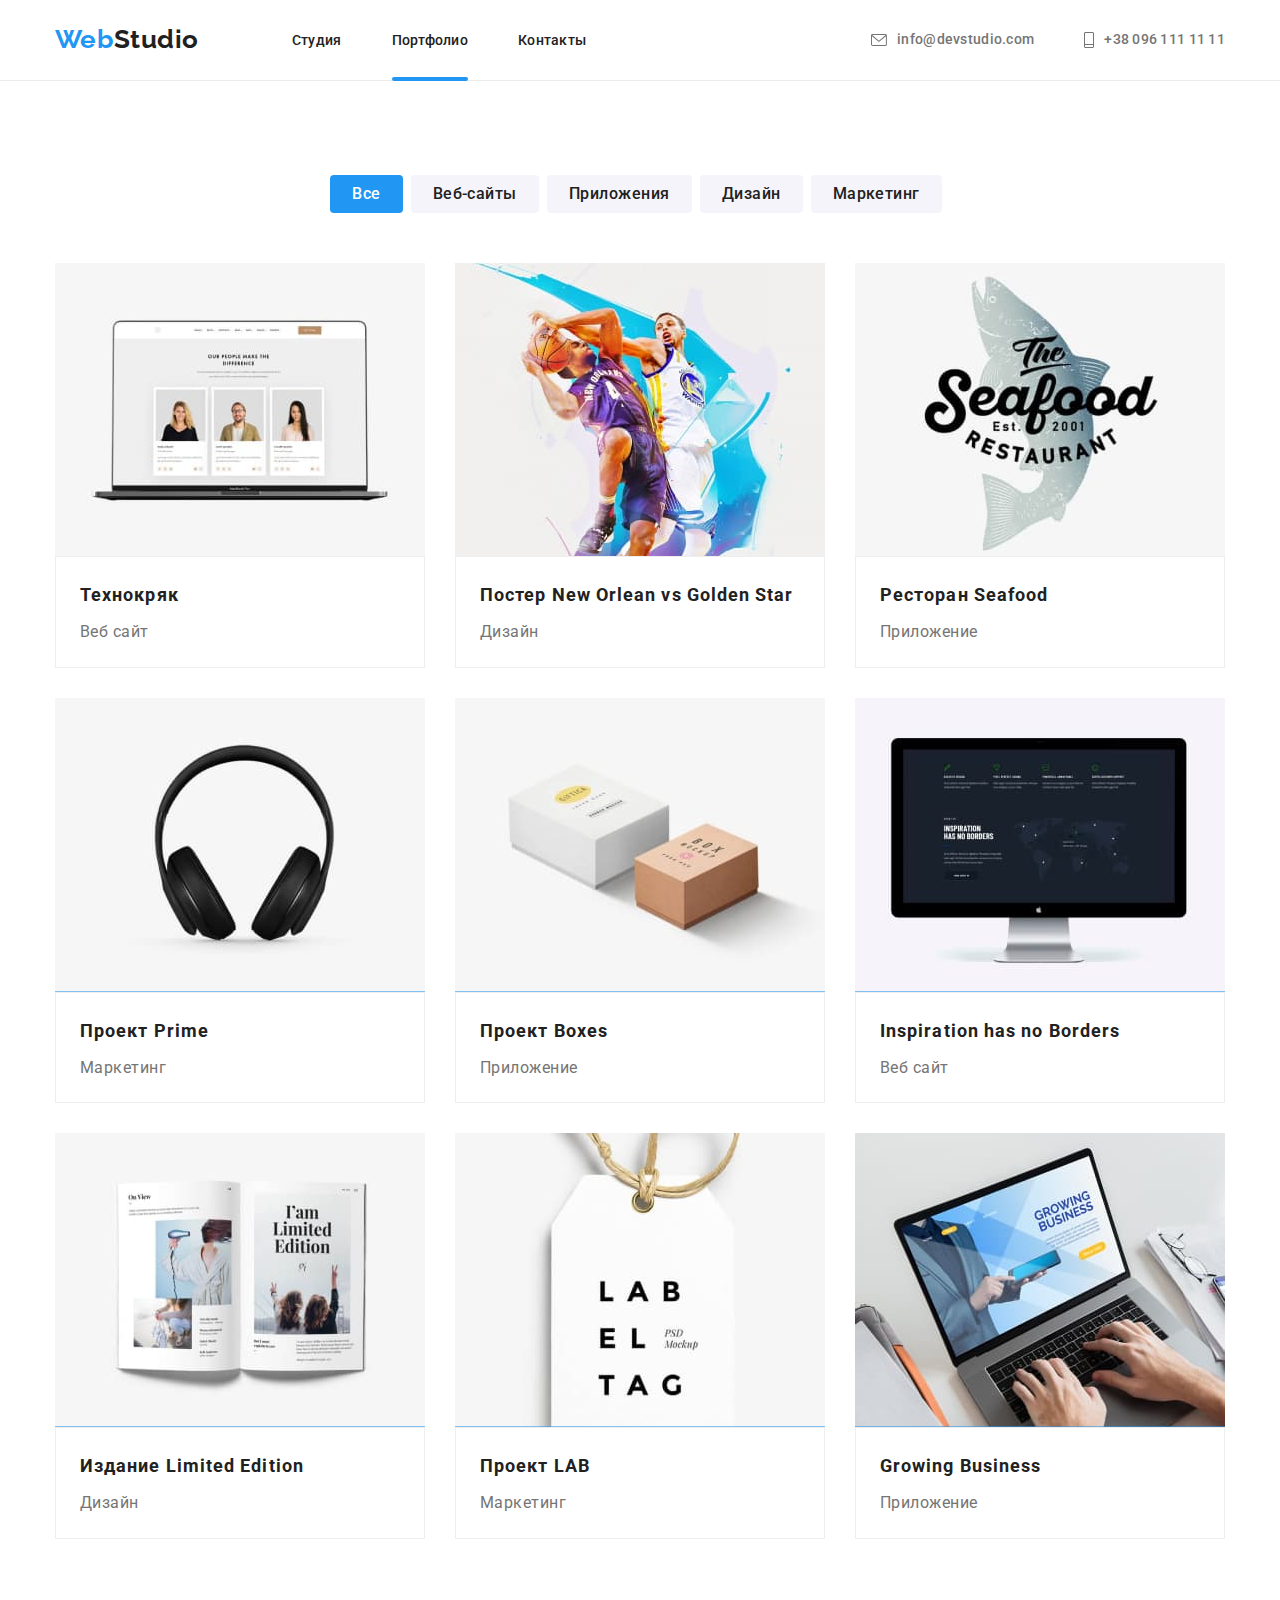
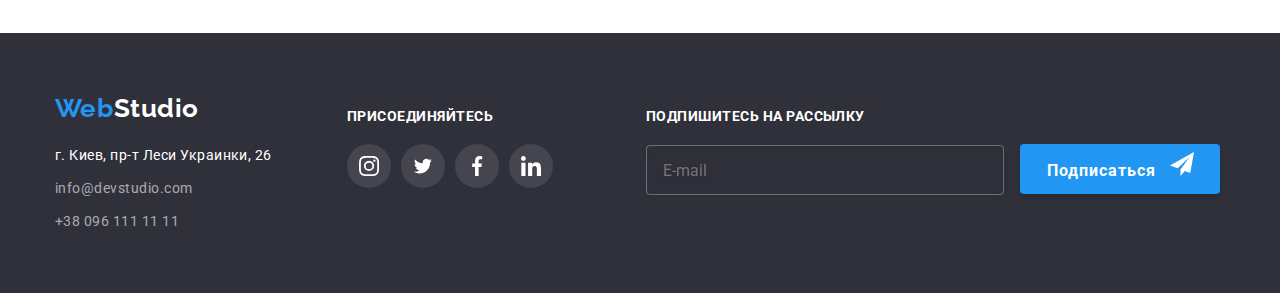
==== portfolio.html @ a1af0389 "Clone repositiory" ====
<!DOCTYPE html>
<html lang="ru">
<head>
    <meta charset="UTF-8">
    <meta http-equiv="X-UA-Compatible" content="IE=edge">
    <meta name="viewport" content="width=device-width, initial-scale=1.0">
    <link href="https://fonts.googleapis.com/css2?family=Raleway:wght@700&family=Roboto:wght@400;500;700;900&display=swap"
        rel="stylesheet">
    <link rel="stylesheet" href="https://cdnjs.cloudflare.com/ajax/libs/modern-normalize/1.1.0/modern-normalize.min.css">
    <link rel="stylesheet" href="./css/main.min.css" />
    <title>Портфолио</title>
</head>
<body>
    <!--Header-->
    <header class="header">
        <div class="header__items container">
            <nav class="navigation">
                <a href="./index.html" class="logo">
                    <span class="logo__blue-part">Web</span>
                    <span class="logo__black-part ">Studio</span>
                </a>
                <ul class="navigation__list">
                    <li class="navigation__item"><a href="./index.html" class="navigation__link">Студия</a></li>
                    <li class="navigation__item"><a href="./portfolio.html" class="navigation__link current">Портфолио</a></li>
                    <li class="navigation__item"><a href="#" class="navigation__link">Контакты</a></li>
                </ul>
            </nav>
    
            <ul class="contacts top">
                <li class="contacts__item"><a href="mailto:info@devstudio.com" class="contacts__link contacts">
    
                        <svg class="contacts__icon" width="16" height="12">
                            <use href="./images/icons.svg#icon-mail"></use>
                        </svg>
    
    
                        info@devstudio.com</a></li>
                <li class="contacts__item"><a href="tel:+380961111111" class="contacts__link contacts">
    
                        <svg class="contacts__icon" width="10" height="16">
                            <use href="./images/icons.svg#icon-phone"></use>
                        </svg>
    
                        +38 096 111 11 11</a></li>
            </ul>
        </div>
    </header>
<!--Main-->
<main>
<!--Menu-->
<section class="menu">
    <div class="container">
    <ul class="menu__list">
        <li class="menu__item"><button type="button" class="button active link">Все</button></li>
        <li class="menu__item"><button type="button" class="button link">Веб-сайты</button></li>
        <li class="menu__item"><button type="button" class="button link">Приложения</button></li>
        <li class="menu__item"><button type="button" class="button link">Дизайн</button></li>
        <li class="menu__item"><button type="button" class="button link">Маркетинг</button></li>
    </ul>
<!--Portfolio project-->

    <ul class="portfolio">
        <li class="portfolio__item">
            <a href="#" class="portfolio__link">
             <div class="portfolio__pictureBlock">
                 <img class="portfolio__picture" src="./images/web_site_technokriak.jpg" alt="Веб сайт Технокряк" width="370" height="294"/>
         <p class="portfolio__text-action">
        Ресурс предлагает комплексные предложения с разным уровнем функционала и сервисов. Все это позволит посетителю получить
        исчерпывающие сведения о компании или частном лице.
         </p>
            </div>  
            <div class="portfolio__aside">
            <h3 class="portfolio__title">Технокряк</h3>
            <p class="portfolio__subtitle">Веб сайт</p>
        </div>
        </a>
        </li>
        <li class="portfolio__item">
        <a href="#" class="portfolio__link">
            <div class="portfolio__pictureBlock">
            <img class="portfolio__picture" src="./images/design_poster.jpg" alt="Дизайн Постер" width="370" height="294" />
            <p class="portfolio__text-action">
             Ресурс предлагает комплексные предложения с разным уровнем функционала и сервисов. Все это позволит посетителю
             получить
              исчерпывающие сведения о компании или частном лице.
            </p>
            </div>
            <div class="portfolio__aside">
                <h3 class="portfolio__title">Постер New Orlean vs Golden Star</h3>
            <p class="portfolio__subtitle">Дизайн</p>
        </div>
        </a>
        </li>
        <li class="portfolio__item">
        <a href="#" class="portfolio__link">
            <div class="portfolio__pictureBlock">
            <img class="portfolio__picture" src="./images/app_restaurant.jpg" alt="Ресторан Seafood" width="370" height="294" />
            <p class="portfolio__text-action">
                Ресурс предлагает комплексные предложения с разным уровнем функционала и сервисов. Все это позволит посетителю
                получить
                исчерпывающие сведения о компании или частном лице.
            </p>
            </div>
            <div class="portfolio__aside"><h3 class="portfolio__title">Ресторан Seafood</h3>
            <p class="portfolio__subtitle">Приложение</p>
        </div>
        </a>
        </li>
        <li class="portfolio__item">
        <a href="#" class="portfolio__link">
            <div class="portfolio__pictureBlock">
            <img class="portfolio__picture" src="./images/marketing_project_prime.jpg" alt="Проект Prime" width="370" height="294" />
            <p class="portfolio__text-action">
                Ресурс предлагает комплексные предложения с разным уровнем функционала и сервисов. Все это позволит посетителю
                получить
                исчерпывающие сведения о компании или частном лице.
            </p>
            </div>
            <div class="portfolio__aside"><h3 class="portfolio__title">Проект Prime</h3>
            <p class="portfolio__subtitle">Маркетинг</p>
        </div>
        </a>
        </li>
        <li class="portfolio__item">
        <a href="#" class="portfolio__link">
            <div class="portfolio__pictureBlock">
            <img class="portfolio__picture" src="./images/app_project_boxes.jpg" alt="Проект Boxes" width="370" height="294" />
            <p class="portfolio__text-action">
                Ресурс предлагает комплексные предложения с разным уровнем функционала и сервисов. Все это позволит посетителю
                получить
                исчерпывающие сведения о компании или частном лице.
            </p>
            </div>
            <div class="portfolio__aside"><h3 class="portfolio__title">Проект Boxes</h3>
            <p class="portfolio__subtitle">Приложение</p>
        </div>
        </a>
        </li>
        <li class="portfolio__item">
        <a href="#" class="portfolio__link">
            <div class="portfolio__pictureBlock">
            <img class="portfolio__picture" src="./images/web_site_inspiration_has_no_borders.jpg" alt="Веб сайт Inspiration has not Borders" width="370" height="294" />
            <p class="portfolio__text-action">
                Ресурс предлагает комплексные предложения с разным уровнем функционала и сервисов. Все это позволит посетителю
                получить
                исчерпывающие сведения о компании или частном лице.
            </p>
            </div>
            <div class="portfolio__aside"><h3 class="portfolio__title">Inspiration has no Borders</h3>
            <p class="portfolio__subtitle">Веб сайт</p>
        </div>
        </a>
        </li>
        <li class="portfolio__item">
        <a href="#" class="portfolio__link">
            <div class="portfolio__pictureBlock">
            <img class="portfolio__picture" src="./images/design_edition_limited_edition.jpg" alt="Издание Limited Edition" width="370" height="294" />
            <p class="portfolio__text-action">
                Ресурс предлагает комплексные предложения с разным уровнем функционала и сервисов. Все это позволит посетителю
                получить
                исчерпывающие сведения о компании или частном лице.
            </p>
            </div>
            <div class="portfolio__aside"><h3 class="portfolio__title">Издание Limited Edition</h3>
            <p class="portfolio__subtitle">Дизайн</p>
        </div>
        </a>
        </li>
        <li class="portfolio__item">
          <a href="#" class="portfolio__link"> 
            <div class="portfolio__pictureBlock">
            <img class="portfolio__picture" src="./images/marketing_project_lab.jpg" alt="Проект LAB" width="370" height="294" />
            <p class="portfolio__text-action">
                Ресурс предлагает комплексные предложения с разным уровнем функционала и сервисов. Все это позволит посетителю
                получить
                исчерпывающие сведения о компании или частном лице.
            </p>
            </div>
            <div class="portfolio__aside"><h3 class="portfolio__title">Проект LAB</h3>
            <p class="portfolio__subtitle">Маркетинг</p>
        </div>
        </a>
        </li>
        <li class="portfolio__item">
        <a href="#" class="portfolio__link">
            <div class="portfolio__pictureBlock">
            <img class="portfolio__picture" src="./images/app_growing_business.jpg" alt="Приложение Growing Business" width="370" height="294" />
            <p class="portfolio__text-action">
                Ресурс предлагает комплексные предложения с разным уровнем функционала и сервисов. Все это позволит посетителю
                получить
                исчерпывающие сведения о компании или частном лице.
            </p>
            </div>
            <div class="portfolio__aside">
                <h3 class="portfolio__title">Growing Business</h3>
            <p class="portfolio__subtitle">Приложение</p>
        </div>
        </a>
        </li>
    </ul>
    </div>
</section>
</main>
<!-- Footer-->
    <footer class="footer">
        <div class="container">
            <div class="footer__container">
                <div class="footer__adress">
                    <a href="./index.html" class="logo bottom">
                        <span class="logo__blue-part">Web</span>
                        <span class="logo__white-part">Studio</span>
                    </a>
                    <div class="contacts-footer">
                        <address>
                            <ul class="contacts-footer__list">
                                <li class="contacts-footer__item"><a
                                        href="https://www.google.com/maps/place/%D0%B1%D1%83%D0%BB.+%D0%9B%D0%B5%D1%81%D0%B8+%D0%A3%D0%BA%D1%80%D0%B0%D0%B8%D0%BD%D0%BA%D0%B8,+26,+%D0%9A%D0%B8%D0%B5%D0%B2,+02000/@50.4265841,30.5361971,17z/data=!3m1!4b1!4m5!3m4!1s0x40d4cf0e033ecbe9:0x57a4dffefec77da0!8m2!3d50.4265807!4d30.5383858"
                                        target="_blank" class="contacts-footer__link map">г. Киев, пр-т Леси Украинки,
                                        26</a></li>
                                <li class="contacts-footer__item"><a href="mailto:info@devstudio.com"
                                        class="contacts-footer__link">info@devstudio.com</a>
                                </li>
                                <li class="contacts-footer__item"><a href="tel:+380961111111"
                                        class="contacts-footer__link">+38 096 111
                                        11
                                        11</a></li>
                            </ul>
                        </address>
                    </div>
                </div>
                <div class="social-media-footer">
                    <p class="social-media-footer__header">Присоединяйтесь</p>
                    <ul class="social-media-footer__list">
                        <li class="social-media-footer__item">
                            <a href="#" class="social-media-footer__link">
                                <svg class="social-media-footer__icon" width="20" height="20">
                                    <use href="./images/icons.svg#icon-instagram"></use>
                                </svg>
                            </a>
                        </li>
    
                        <li class="social-media-footer__item">
                            <a href="#" class="social-media-footer__link">
                                <svg class="social-media-footer__icon" width="20" height="16.25">
                                    <use href="./images/icons.svg#icon-twitter"></use>
                                </svg>
                            </a>
                        </li>
    
                        <li class="social-media-footer__item">
                            <a href="#" class="social-media-footer__link">
                                <svg class="social-media-footer__icon" width="20" height="20">
                                    <use href="./images/icons.svg#icon-facebook"></use>
                                </svg>
                            </a>
                        </li>
    
                        <li class="social-media-footer__item">
                            <a href="#" class="social-media-footer__link">
                                <svg class="social-media-footer__icon" width="20" height="20">
                                    <use href="./images/icons.svg#icon-linkedin"></use>
                                </svg>
                            </a>
                        </li>
    
                    </ul>
                </div>
                <div class="subscription">
                    <p class="subscription__title">Подпишитеcь на рассылку</p>
                    <form class="subscription__field">
                        <input class="subscription__input" type="email" name="email" placeholder="E-mail" />
                        <button class="subscription__button" type="submit">Подписаться
                            <svg class="subscription__icon" width="24" height="24">
                                <use href="./images/symbol-defs-form.svg#icon-mailing-list">
                                </use>
                            </svg>
                        </button>
                    </form>
                </div>
            </div>
    </footer>
</body>
</html>
---- css/main.min.css ----
:root{--button-and-h1-color: #FFFFFF;--main-text-color: #757575;--small-text-color: #212121;--background-button-hover: #2196F3;--background-header-footer-color: #2F303A;--background-our-team-color: #F5F4FA;--background-svg-color: #AFB1B8}.button-close{display:-webkit-box;display:-ms-flexbox;display:flex;margin-left:auto;padding:0;border:none;font:inherit;color:inherit;background-color:rgba(0,0,0,0);cursor:pointer;position:absolute;right:8px;top:8px}.button-close__icon{fill:#000;border:1px solid rgba(0,0,0,.1);border-radius:50%}.button-close:hover .button-close__icon{fill:#2196f3}.button{font-family:Roboto,sans-serif;background-color:var(--background-button-hover);font-size:16px;line-height:1.87;font-weight:700;color:var(--button-and-h1-color);cursor:pointer;text-align:center;letter-spacing:.06em;border-radius:4px;-webkit-box-shadow:0px 4px 4px rgba(0,0,0,.15);box-shadow:0px 4px 4px rgba(0,0,0,.15);padding:10px 32px;border-width:0}.menu .button.active{background-color:var(--background-button-hover);color:var(--button-and-h1-color)}.menu .button{background-color:var(--background-our-team-color);color:var(--small-text-color);font-style:normal;font-weight:500;text-align:center;line-height:1.62;letter-spacing:.03em;padding:6px 22px;-webkit-box-shadow:none;box-shadow:none;-webkit-transition-property:background-color,color,-webkit-box-shadow;transition-property:background-color,color,-webkit-box-shadow;transition-property:background-color,color,box-shadow;transition-property:background-color,color,box-shadow,-webkit-box-shadow;-webkit-transition-duration:250ms;transition-duration:250ms;-webkit-transition-timing-function:cubic-bezier(0.4, 0, 0.2, 1);transition-timing-function:cubic-bezier(0.4, 0, 0.2, 1)}.menu .button:hover,.menu .button:active,.menu .button:focus{background-color:var(--background-button-hover);color:var(--button-and-h1-color);-webkit-box-shadow:0px 4px 4px rgba(0,0,0,.15);box-shadow:0px 4px 4px rgba(0,0,0,.15)}.policy+.button{margin-top:50px;padding-left:50px;padding-right:55px}.form-mailing-list button{width:200px;height:50px;margin-left:12px;padding-left:0px}.social-media{display:-webkit-box;display:-ms-flexbox;display:flex;text-align:center;padding-top:16px;list-style-type:none}.social-media__item{width:44px;height:44px}.social-media__item:nth-child(1){margin-left:32px;margin-right:10px}.social-media__item:nth-child(2){margin-right:10px}.social-media__item:nth-child(3){margin-right:10px}.social-media__item:nth-child(4){margin-right:32px}.social-media__link{display:-webkit-box;display:-ms-flexbox;display:flex;width:44px;height:44px;-webkit-box-align:center;-ms-flex-align:center;align-items:center;-webkit-box-pack:center;-ms-flex-pack:center;justify-content:center;color:var(--background-svg-color)}.social-media__link:hover,.social-media__link:focus{background-color:var(--background-button-hover);color:var(--button-and-h1-color);border-radius:50%;cursor:pointer;-webkit-transition-property:background-color,color;transition-property:background-color,color;-webkit-transition-duration:250ms;transition-duration:250ms;-webkit-transition-timing-function:cubic-bezier(0.4, 0, 0.2, 1);transition-timing-function:cubic-bezier(0.4, 0, 0.2, 1)}.social-media__icon{fill:currentColor}.social-media-footer{margin-top:15px}.social-media-footer__header{color:var(--button-and-h1-color);text-transform:uppercase;font-weight:700;font-size:14px;margin-bottom:20px}.social-media-footer__list{list-style-type:none;display:-webkit-box;display:-ms-flexbox;display:flex}.social-media-footer__item{margin-left:0px;margin-right:10px;background:rgba(255,255,255,.1);border-radius:50%;color:var(--button-and-h1-color)}.social-media-footer__item:last-child{margin-right:0px}.social-media-footer__link{display:-webkit-box;display:-ms-flexbox;display:flex;width:44px;height:44px;-webkit-box-align:center;-ms-flex-align:center;align-items:center;-webkit-box-pack:center;-ms-flex-pack:center;justify-content:center;color:var(--button-and-h1-color)}.social-media-footer__link:hover,.social-media-footer__link:focus{background-color:var(--background-button-hover);color:var(--button-and-h1-color);border-radius:50%;cursor:pointer;-webkit-transition-property:background-color,color;transition-property:background-color,color;-webkit-transition-duration:250ms;transition-duration:250ms;-webkit-transition-timing-function:cubic-bezier(0.4, 0, 0.2, 1);transition-timing-function:cubic-bezier(0.4, 0, 0.2, 1)}.social-media-footer__icon{fill:currentColor}.subscription{margin-top:15px;margin-left:93px}.subscription__title{color:var(--button-and-h1-color);text-transform:uppercase;font-weight:700;font-size:14px;margin-bottom:20px}.subscription__input{width:358px;height:50px;padding-left:16px;padding-top:15px;padding-bottom:15px;font-size:16px;color:#fff;background-color:rgba(0,0,0,0);border:1px solid rgba(255,255,255,.3);border-radius:4px;-webkit-filter:drop-shadow(0px 4px 4px rgba(0, 0, 0, 0.15));filter:drop-shadow(0px 4px 4px rgba(0, 0, 0, 0.15))}.subscription__input:hover,.subscription__input:focus{outline:rgba(0,0,0,0)}.subscription__button{width:200px;height:50px;margin-left:12px;font-family:Roboto,sans-serif;background-color:var(--background-button-hover);font-size:16px;line-height:1.87;font-weight:700;color:var(--button-and-h1-color);cursor:pointer;text-align:center;letter-spacing:.06em;border-radius:4px;-webkit-box-shadow:0px 4px 4px rgba(0,0,0,.15);box-shadow:0px 4px 4px rgba(0,0,0,.15);border-width:0}.subscription__icon{margin-left:9px;-webkit-box-align:center;-ms-flex-align:center;align-items:center;-webkit-box-pack:center;-ms-flex-pack:center;justify-content:center}.modal{position:absolute;width:528px;height:581px;top:50%;left:50%;-webkit-transform:translate(-50%, -50%) scale(1);transform:translate(-50%, -50%) scale(1);background-color:#fff;-webkit-box-shadow:0px 1px 3px rgba(0,0,0,.12),0px 1px 1px rgba(0,0,0,.14),0px 2px 1px rgba(0,0,0,.2);box-shadow:0px 1px 3px rgba(0,0,0,.12),0px 1px 1px rgba(0,0,0,.14),0px 2px 1px rgba(0,0,0,.2);border-radius:4px;padding-top:40px;padding-right:40px;padding-left:40px}.modal__form{display:inline-block}.modal__header{color:#212121;font-weight:700;font-size:20px;line-height:1.15;margin-bottom:2px}.modal__label{text-align:left;display:-webkit-box;display:-ms-flexbox;display:flex;-webkit-box-orient:vertical;-webkit-box-direction:normal;-ms-flex-direction:column;flex-direction:column;color:#757575;font-weight:400;font-size:12px;line-height:1.16;margin-bottom:4px;margin-top:10px}.modal__field{position:relative}.modal__entry{border:1px solid rgba(33,33,33,.2);border-radius:4px;font-size:16px;padding:6px 6px 6px 42px;font-size:16px;width:100%;height:40px}.modal__entry:hover+.modal__entry__icon,.modal__entry:focus+.modal__entry__icon{fill:#2196f3;-webkit-transition:250ms cubic-bezier(0.4, 0, 0.2, 1);transition:250ms cubic-bezier(0.4, 0, 0.2, 1)}.modal__entry:focus,.modal__entry:hover{border:1px solid #2196f3;outline:rgba(0,0,0,0);-webkit-transition:250ms cubic-bezier(0.4, 0, 0.2, 1);transition:250ms cubic-bezier(0.4, 0, 0.2, 1)}.modal__icon{position:absolute;left:15px;top:50%;-webkit-transform:translateY(-50%);transform:translateY(-50%)}.modal__field-comment{padding:12px 16px;border:1px solid rgba(33,33,33,.2);border-radius:4px;margin-bottom:20px;height:120px;width:448px;resize:none}.modal__field-comment:focus,.modal__field-comment:hover{border:1px solid #2196f3;outline:rgba(0,0,0,0);-webkit-transition:250ms cubic-bezier(0.4, 0, 0.2, 1);transition:250ms cubic-bezier(0.4, 0, 0.2, 1)}.modal__field-comment::-webkit-input-placeholder{font-weight:400;font-size:12px;line-height:1.16;color:rgba(117,117,117,.5)}.modal__field-comment::-moz-placeholder{font-weight:400;font-size:12px;line-height:1.16;color:rgba(117,117,117,.5)}.modal__field-comment:-ms-input-placeholder{font-weight:400;font-size:12px;line-height:1.16;color:rgba(117,117,117,.5)}.modal__field-comment::-ms-input-placeholder{font-weight:400;font-size:12px;line-height:1.16;color:rgba(117,117,117,.5)}.modal__field-comment::placeholder{font-weight:400;font-size:12px;line-height:1.16;color:rgba(117,117,117,.5)}.banner{position:relative;background-image:-webkit-gradient(linear, left top, right top, from(rgba(47, 48, 58, 0.4)), to(rgba(47, 48, 58, 0.4))),url("../images/banner_background.jpg");background-image:linear-gradient(to right, rgba(47, 48, 58, 0.4), rgba(47, 48, 58, 0.4)),url("../images/banner_background.jpg");background-color:var(--background-header-footer-color);background-repeat:no-repeat;background-position:center;background-size:cover;padding-top:200px;padding-bottom:200px;text-align:center;max-width:1600px;max-height:600px;margin-left:auto;margin-right:auto}.banner__title{color:var(--button-and-h1-color);text-transform:uppercase;font-size:44px;line-height:1.36;font-style:normal;font-weight:900;letter-spacing:.06em;max-width:696px;margin:0 auto 45px auto}.backdrop{position:fixed;display:-webkit-box;display:-ms-flexbox;display:flex;margin:0 auto;width:100%;height:100%;z-index:1;left:50%;top:0px;-webkit-transform:translateX(-50%);transform:translateX(-50%);background:rgba(0,0,0,.2);background-image:-webkit-gradient(linear, left top, right top, from(rgba(0, 0, 0, 0.2)), to(rgba(0, 0, 0, 0.2)));background-image:linear-gradient(to right, rgba(0, 0, 0, 0.2), rgba(0, 0, 0, 0.2));-webkit-transition:opacity,isibility,1000ms cubic-bezier(0.4, 0, 0.2, 1);transition:opacity,isibility,1000ms cubic-bezier(0.4, 0, 0.2, 1)}.backdrop.is-hidden{opacity:0;pointer-events:none;visibility:hidden}.policy{display:-webkit-box;display:-ms-flexbox;display:flex;position:absolute;color:#757575;font-weight:400;font-size:14px;line-height:1.71;text-align:center;-webkit-box-align:center;-ms-flex-align:center;align-items:center;margin-left:12px}.policy__link{color:#2196f3;font-weight:400;font-size:14px;line-height:1.71}.policy__text{margin-left:8px;font-weight:400;font-size:14px;line-height:24px}.policy__iconBorder{-webkit-box-pack:center;-ms-flex-pack:center;justify-content:center;text-align:center}.policy__BoxBorder{display:-webkit-box;display:-ms-flexbox;display:flex;position:absolute;left:0px;margin:0px;padding:0px}.policy__iconCheck{opacity:0}.policy__input{-webkit-appearance:none;-moz-appearance:none;appearance:none;position:absolute}.policy__input:checked+.policy__iconCheck{fill:#fff;background-color:#2196f3;opacity:1;-webkit-transition:250ms cubic-bezier(0.4, 0, 0.2, 1);transition:250ms cubic-bezier(0.4, 0, 0.2, 1)}.policy__input:checked~.policy__BoxBorder{opacity:0}body{background-color:var(--main-white-color);font-family:Roboto,sans-serif;font-style:normal;letter-spacing:.03em}h1,h2,h3,h4,h5,h6,ul,li,p{margin:0;padding:0}.container{width:1200px;padding-left:15px;padding-right:15px;margin:0 auto}.header{border-bottom:1px solid #ececec}.header__items{display:-webkit-box;display:-ms-flexbox;display:flex}.current{color:var(--background-button-hover)}.current:after{position:absolute;top:46px;left:0;content:"";display:block;width:100%;height:4px;background:#2196f3;border-radius:2px}.footer{background-color:var(--background-header-footer-color);padding-top:60px;padding-bottom:60px}.footer__container{display:-webkit-box;display:-ms-flexbox;display:flex}.footer__adress{margin-right:75px}.advantages{padding-top:94px;padding-bottom:94px}.advantages__list{display:-webkit-box;display:-ms-flexbox;display:flex}.advantages__item{display:inline-block;margin-bottom:30px}.advantages__item:nth-child(-n+3){margin-right:30px}.advantages__pictureBlock{background-color:var(--background-our-team-color);width:270px;height:120px;border-radius:4px;margin-bottom:30px;display:-webkit-box;display:-ms-flexbox;display:flex;-webkit-box-align:center;-ms-flex-align:center;align-items:center;-webkit-box-pack:center;-ms-flex-pack:center;justify-content:center}.advantages__icon{width:65.32px;height:70px;fill:currentColor}.advantages__title{color:var(--small-text-color);text-transform:uppercase;font-weight:700;font-size:14px;line-height:1.14;margin-bottom:10px}.advantages__text{font-size:14px;color:var(--main-text-color);line-height:1.71}.our-team{background-color:var(--background-our-team-color);padding-top:94px;padding-bottom:94px}.our-team__title{font-size:36px;line-height:1.17;text-align:center;text-transform:none;font-weight:700;margin-top:0;margin-bottom:50px}.our-team__list{background-color:var(--background-our-team-color);display:-webkit-box;display:-ms-flexbox;display:flex;list-style:none}.our-team__item:nth-child(-n+3){margin-right:30px}.our-team__name{text-transform:none;font-size:16px;line-height:1.19;font-weight:500;text-align:center;margin-bottom:10px}.our-team__position{font-size:16px;line-height:1.16;color:var(--main-text-color);text-align:center}.our-team__section{background-color:var(--button-and-h1-color);-webkit-box-shadow:0px 1px 3px rgba(0,0,0,.12),0px 1px 1px rgba(0,0,0,.14),0px 2px 1px rgba(0,0,0,.2);box-shadow:0px 1px 3px rgba(0,0,0,.12),0px 1px 1px rgba(0,0,0,.14),0px 2px 1px rgba(0,0,0,.2);border-radius:0px 0px 4px 4px;padding-top:30px;padding-bottom:30px}.services{padding-bottom:94px}.services__title{font-size:36px;line-height:1.17;text-align:center;text-transform:none;font-weight:700;margin-top:0;margin-bottom:50px}.services__list{display:-webkit-box;display:-ms-flexbox;display:flex;list-style:none}.services__item{position:relative;width:370px;height:294px}.services__item:nth-child(-n+2){margin-right:30px}.services__description{bottom:0px;position:absolute;width:100%;height:70px;display:-webkit-box;display:-ms-flexbox;display:flex;-webkit-box-align:center;-ms-flex-align:center;align-items:center;-webkit-box-pack:center;-ms-flex-pack:center;justify-content:center;background-image:-webkit-gradient(linear, left top, right top, from(rgba(47, 48, 58, 0.8)), to(rgba(47, 48, 58, 0.8)));background-image:linear-gradient(to right, rgba(47, 48, 58, 0.8), rgba(47, 48, 58, 0.8))}.services__text{color:#fff;line-height:1.14;text-transform:uppercase;font-size:14px;font-weight:700}.portfolio{display:-webkit-box;display:-ms-flexbox;display:flex;-ms-flex-wrap:wrap;flex-wrap:wrap;margin-top:50px;list-style:none}.portfolio__item{width:370px;margin-right:30px;margin-bottom:30px;position:relative}.portfolio__item:nth-child(3n){margin-right:0}.portfolio__item:nth-last-child(-n+3){margin-bottom:0px}.portfolio__link{text-decoration:none;display:block}.portfolio__link:hover,.portfolio__link:focus{-webkit-box-shadow:0px 1px 1px rgba(0,0,0,.12),0px 4px 4px rgba(0,0,0,.06),1px 4px 6px rgba(0,0,0,.16);box-shadow:0px 1px 1px rgba(0,0,0,.12),0px 4px 4px rgba(0,0,0,.06),1px 4px 6px rgba(0,0,0,.16)}.portfolio__pictureBlock{position:relative;overflow:hidden}.portfolio__picture{margin-bottom:-5px}.portfolio__text-action{position:absolute;top:0;left:0;width:100%;height:100%;padding:63px 24px;-webkit-transform:translateY(100%);transform:translateY(100%);-webkit-transition:-webkit-transform 250ms cubic-bezier(0.4, 0, 0.2, 1);transition:-webkit-transform 250ms cubic-bezier(0.4, 0, 0.2, 1);transition:transform 250ms cubic-bezier(0.4, 0, 0.2, 1);transition:transform 250ms cubic-bezier(0.4, 0, 0.2, 1), -webkit-transform 250ms cubic-bezier(0.4, 0, 0.2, 1);color:#fff;background-color:#2196f3;line-height:1.55;font-size:18px;font-weight:400;opacity:.9}.portfolio__aside{border:1px solid #eee;padding:20px 24px}.portfolio__title{text-transform:none;font-weight:700;font-size:18px;line-height:2;letter-spacing:.06em;color:var(--small-text-color);margin-bottom:4px}.portfolio__subtitle{text-transform:none;font-size:16px;line-height:1.87;color:var(--main-text-color)}.portfolio__link:hover .portfolio__text-action,.portfolio__link:focus .portfolio__text-action{background-color:#2196f3;opacity:.9;color:#fff;line-height:1.55;font-size:18px;font-weight:400;-webkit-transform:translateY(0);transform:translateY(0)}.regular-customers{padding-top:94px;padding-bottom:94px}.regular-customers__title{font-size:36px;line-height:1.17;text-align:center;text-transform:none;font-weight:700;margin-top:0;margin-bottom:50px}.regular-customers__list{display:-webkit-box;display:-ms-flexbox;display:flex;list-style:none}.regular-customers__items{list-style-type:none;margin-right:30px;border-radius:4px}.regular-customers__items:last-child{margin-right:0px}.regular-customers__link{display:-webkit-box;display:-ms-flexbox;display:flex;width:170px;height:92px;-webkit-box-pack:center;-ms-flex-pack:center;justify-content:center;-webkit-box-align:center;-ms-flex-align:center;align-items:center;border:1px solid var(--background-svg-color);border-radius:4px;color:var(--background-svg-color);-webkit-transition-property:color,border;transition-property:color,border;-webkit-transition-duration:250ms;transition-duration:250ms;-webkit-transition-timing-function:cubic-bezier(0.4, 0, 0.2, 1);transition-timing-function:cubic-bezier(0.4, 0, 0.2, 1)}.regular-customers__link:hover,.regular-customers__link:focus{border:1px solid var(--background-button-hover);color:var(--background-button-hover);cursor:pointer}.regular-customers__icon{fill:currentColor}.menu{padding-top:94px;padding-bottom:94px}.menu__list{display:-webkit-box;display:-ms-flexbox;display:flex;-webkit-box-pack:center;-ms-flex-pack:center;justify-content:center;list-style:none}.menu__item:not(last-child){margin-right:8px}.contacts{display:-webkit-box;display:-ms-flexbox;display:flex;-webkit-box-align:center;-ms-flex-align:center;align-items:center;margin-left:auto;list-style:none}.contacts__link{font-size:14px;line-height:1.14;letter-spacing:.02em;font-weight:500;font-style:normal;color:var(--main-text-color);display:-webkit-box;display:-ms-flexbox;display:flex;justify-items:center;text-align:center;text-decoration:none;-webkit-transition-property:color;transition-property:color;-webkit-transition-duration:250ms;transition-duration:250ms;-webkit-transition-timing-function:cubic-bezier(0.4, 0, 0.2, 1);transition-timing-function:cubic-bezier(0.4, 0, 0.2, 1)}.contacts__link:hover,.contacts__link:focus{color:var(--background-button-hover)}.contacts__icon{fill:currentColor;margin-right:10px}.contacts.bottom{display:block}.contacts__item:first-child{margin-right:50px}.contacts-footer{display:-webkit-box;display:-ms-flexbox;display:flex;margin-top:20px}.contacts-footer__list{list-style:none}.contacts-footer__item:not(:first-child){margin-top:9px}.contacts-footer__link{text-decoration:none;font-size:14px;line-height:1.71;font-style:normal;color:rgba(255,255,255,.6)}.contacts-footer__link:hover,.contacts-footer__link:focus{color:var(--background-button-hover)}.contacts-footer__link.map{color:var(--button-and-h1-color);font-style:normal;font-size:14px;line-height:1.71;-webkit-transition-property:color;transition-property:color;-webkit-transition-duration:250ms;transition-duration:250ms;-webkit-transition-timing-function:cubic-bezier(0.4, 0, 0.2, 1);transition-timing-function:cubic-bezier(0.4, 0, 0.2, 1)}.contacts-footer__link.map:hover,.contacts-footer__link.map:focus{color:var(--background-button-hover)}.navigation{display:-webkit-box;display:-ms-flexbox;display:flex}.navigation__list{display:-webkit-box;display:-ms-flexbox;display:flex;list-style:none}.navigation__link{text-decoration:none;color:var(--small-text-color);font-weight:500;letter-spacing:.02em;font-size:14px;line-height:1.14;-webkit-transition-property:color;transition-property:color;-webkit-transition-duration:250ms;transition-duration:250ms;-webkit-transition-timing-function:cubic-bezier(0.4, 0, 0.2, 1);transition-timing-function:cubic-bezier(0.4, 0, 0.2, 1)}.navigation__link:hover,.navigation__link:active,.navigation__link:focus{color:var(--background-button-hover)}.navigation__item{margin:auto 50px auto 0;position:relative}.logo{text-decoration:none;font-family:Raleway,sans-serif;font-weight:700;line-height:1.19;font-size:26px;margin:24px 93px 25px 0px}.logo__blue-part{color:var(--background-button-hover);margin-right:-6px}.logo__black-part{color:var(--small-text-color)}.logo__white-part{color:var(--button-and-h1-color)}.logo.bottom{margin-right:0px}/*# sourceMappingURL=main.min.css.map */
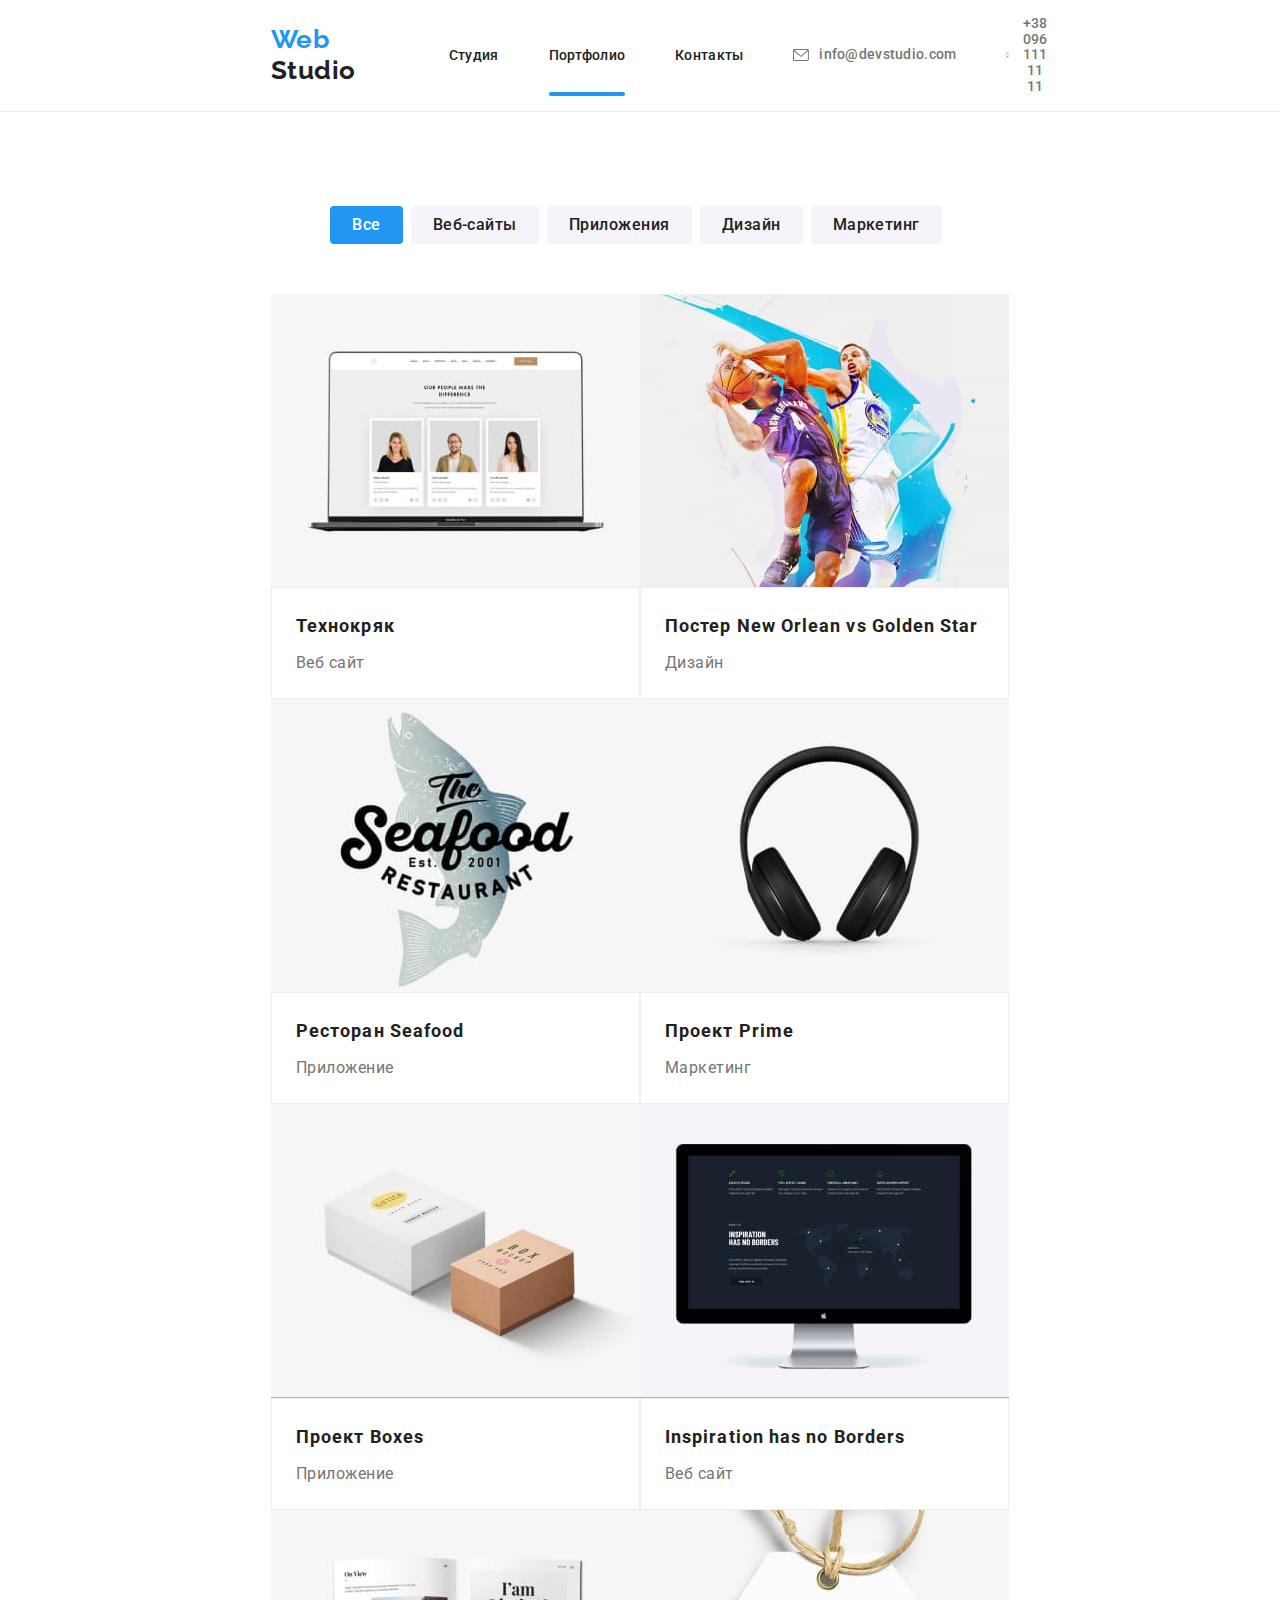
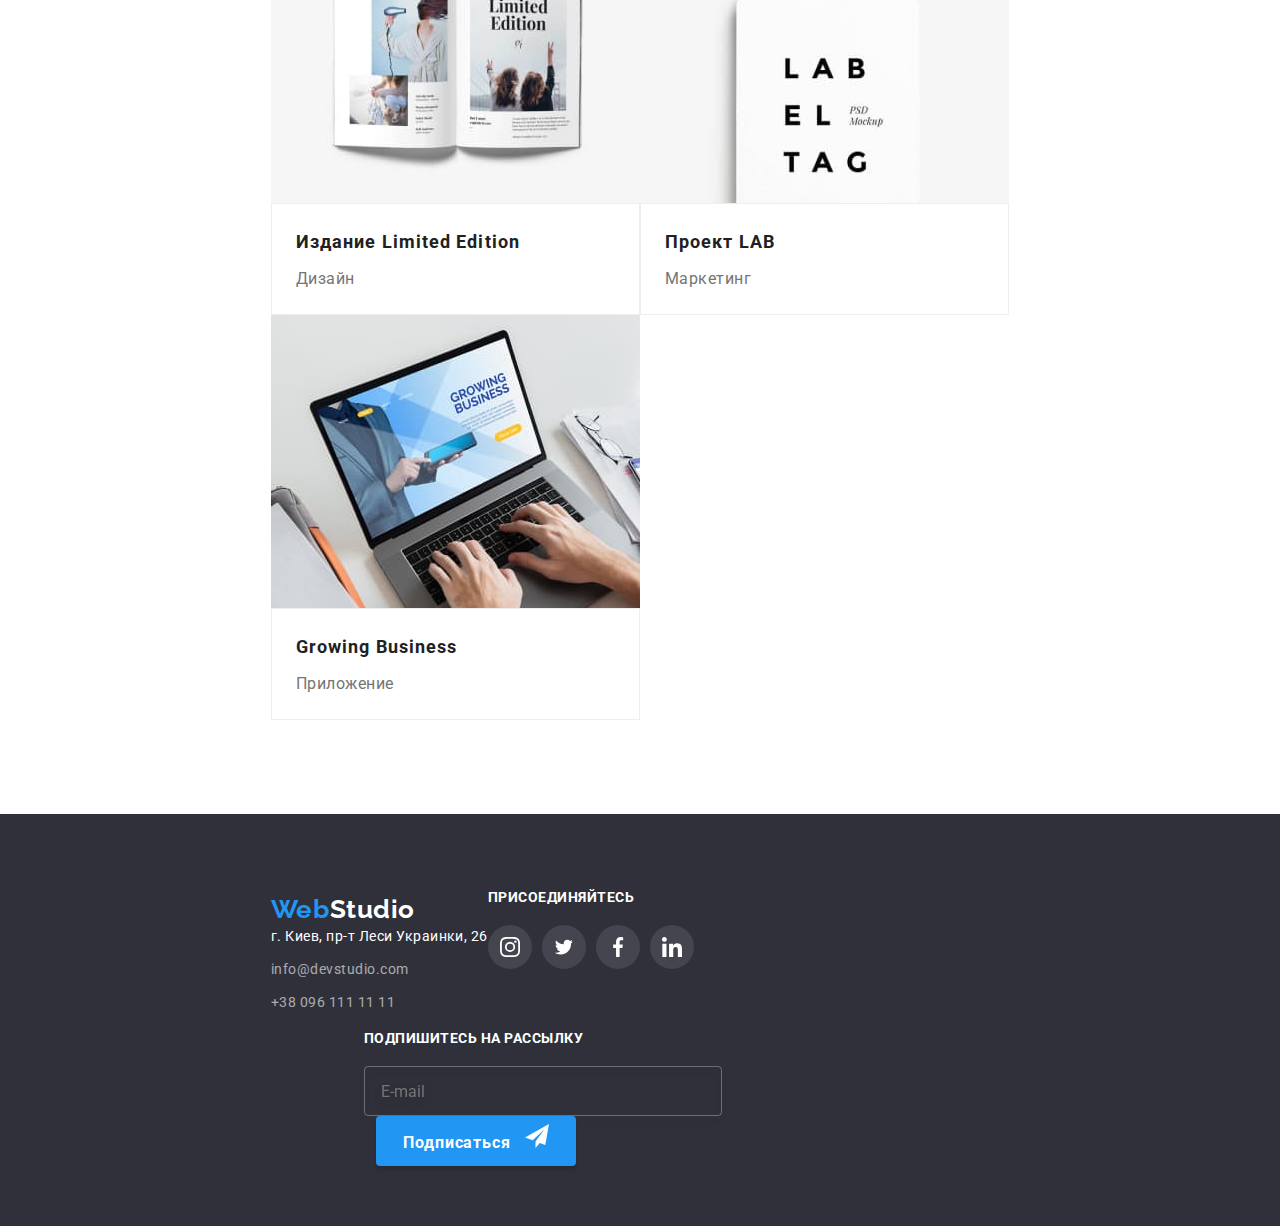
==== commit 1e2737d1: "test" ====
--- a/portfolio.html
+++ b/portfolio.html
@@ -202,32 +202,32 @@
 </section>
 </main>
 <!-- Footer-->
-    <footer class="footer">
-        <div class="container">
-            <div class="footer__container">
-                <div class="footer__adress">
+<footer class="footer">
+    <div class="container">
+        <div class="footer__container">
+            <div class="footer__adress">
+                <div class="contacts-footer">
                     <a href="./index.html" class="logo bottom">
                         <span class="logo__blue-part">Web</span>
                         <span class="logo__white-part">Studio</span>
                     </a>
-                    <div class="contacts-footer">
-                        <address>
-                            <ul class="contacts-footer__list">
-                                <li class="contacts-footer__item"><a
-                                        href="https://www.google.com/maps/place/%D0%B1%D1%83%D0%BB.+%D0%9B%D0%B5%D1%81%D0%B8+%D0%A3%D0%BA%D1%80%D0%B0%D0%B8%D0%BD%D0%BA%D0%B8,+26,+%D0%9A%D0%B8%D0%B5%D0%B2,+02000/@50.4265841,30.5361971,17z/data=!3m1!4b1!4m5!3m4!1s0x40d4cf0e033ecbe9:0x57a4dffefec77da0!8m2!3d50.4265807!4d30.5383858"
-                                        target="_blank" class="contacts-footer__link map">г. Киев, пр-т Леси Украинки,
-                                        26</a></li>
-                                <li class="contacts-footer__item"><a href="mailto:info@devstudio.com"
-                                        class="contacts-footer__link">info@devstudio.com</a>
-                                </li>
-                                <li class="contacts-footer__item"><a href="tel:+380961111111"
-                                        class="contacts-footer__link">+38 096 111
-                                        11
-                                        11</a></li>
-                            </ul>
-                        </address>
-                    </div>
+                    <address>
+                        <ul class="contacts-footer__list">
+                            <li class="contacts-footer__item"><a
+                                    href="https://www.google.com/maps/place/%D0%B1%D1%83%D0%BB.+%D0%9B%D0%B5%D1%81%D0%B8+%D0%A3%D0%BA%D1%80%D0%B0%D0%B8%D0%BD%D0%BA%D0%B8,+26,+%D0%9A%D0%B8%D0%B5%D0%B2,+02000/@50.4265841,30.5361971,17z/data=!3m1!4b1!4m5!3m4!1s0x40d4cf0e033ecbe9:0x57a4dffefec77da0!8m2!3d50.4265807!4d30.5383858"
+                                    target="_blank" class="contacts-footer__link map">г. Киев, пр-т Леси Украинки,
+                                    26</a></li>
+                            <li class="contacts-footer__item"><a href="mailto:info@devstudio.com"
+                                    class="contacts-footer__link">info@devstudio.com</a>
+                            </li>
+                            <li class="contacts-footer__item"><a href="tel:+380961111111"
+                                    class="contacts-footer__link">+38 096 111
+                                    11
+                                    11</a></li>
+                        </ul>
+                    </address>
                 </div>
+
                 <div class="social-media-footer">
                     <p class="social-media-footer__header">Присоединяйтесь</p>
                     <ul class="social-media-footer__list">
@@ -238,7 +238,7 @@
                                 </svg>
                             </a>
                         </li>
-    
+
                         <li class="social-media-footer__item">
                             <a href="#" class="social-media-footer__link">
                                 <svg class="social-media-footer__icon" width="20" height="16.25">
@@ -246,7 +246,7 @@
                                 </svg>
                             </a>
                         </li>
-    
+
                         <li class="social-media-footer__item">
                             <a href="#" class="social-media-footer__link">
                                 <svg class="social-media-footer__icon" width="20" height="20">
@@ -254,7 +254,7 @@
                                 </svg>
                             </a>
                         </li>
-    
+
                         <li class="social-media-footer__item">
                             <a href="#" class="social-media-footer__link">
                                 <svg class="social-media-footer__icon" width="20" height="20">
@@ -262,22 +262,23 @@
                                 </svg>
                             </a>
                         </li>
-    
+
                     </ul>
                 </div>
-                <div class="subscription">
-                    <p class="subscription__title">Подпишитеcь на рассылку</p>
-                    <form class="subscription__field">
-                        <input class="subscription__input" type="email" name="email" placeholder="E-mail" />
-                        <button class="subscription__button" type="submit">Подписаться
-                            <svg class="subscription__icon" width="24" height="24">
-                                <use href="./images/symbol-defs-form.svg#icon-mailing-list">
-                                </use>
-                            </svg>
-                        </button>
-                    </form>
-                </div>
-            </div>
-    </footer>
+            </div>
+            <div class="subscription">
+                <p class="subscription__title">Подпишитеcь на рассылку</p>
+                <form class="subscription__field">
+                    <input class="subscription__input" type="email" name="email" placeholder="E-mail" />
+                    <button class="subscription__button" type="submit">Подписаться
+                        <svg class="subscription__icon" width="24" height="24">
+                            <use href="./images/symbol-defs-form.svg#icon-mailing-list">
+                            </use>
+                        </svg>
+                    </button>
+                </form>
+            </div>
+        </div>
+</footer>
 </body>
 </html>--- a/css/main.min.css
+++ b/css/main.min.css
@@ -1 +1 @@
-:root{--button-and-h1-color: #FFFFFF;--main-text-color: #757575;--small-text-color: #212121;--background-button-hover: #2196F3;--background-header-footer-color: #2F303A;--background-our-team-color: #F5F4FA;--background-svg-color: #AFB1B8}.button-close{display:-webkit-box;display:-ms-flexbox;display:flex;margin-left:auto;padding:0;border:none;font:inherit;color:inherit;background-color:rgba(0,0,0,0);cursor:pointer;position:absolute;right:8px;top:8px}.button-close__icon{fill:#000;border:1px solid rgba(0,0,0,.1);border-radius:50%}.button-close:hover .button-close__icon{fill:#2196f3}.button{font-family:Roboto,sans-serif;background-color:var(--background-button-hover);font-size:16px;line-height:1.87;font-weight:700;color:var(--button-and-h1-color);cursor:pointer;text-align:center;letter-spacing:.06em;border-radius:4px;-webkit-box-shadow:0px 4px 4px rgba(0,0,0,.15);box-shadow:0px 4px 4px rgba(0,0,0,.15);padding:10px 32px;border-width:0}.menu .button.active{background-color:var(--background-button-hover);color:var(--button-and-h1-color)}.menu .button{background-color:var(--background-our-team-color);color:var(--small-text-color);font-style:normal;font-weight:500;text-align:center;line-height:1.62;letter-spacing:.03em;padding:6px 22px;-webkit-box-shadow:none;box-shadow:none;-webkit-transition-property:background-color,color,-webkit-box-shadow;transition-property:background-color,color,-webkit-box-shadow;transition-property:background-color,color,box-shadow;transition-property:background-color,color,box-shadow,-webkit-box-shadow;-webkit-transition-duration:250ms;transition-duration:250ms;-webkit-transition-timing-function:cubic-bezier(0.4, 0, 0.2, 1);transition-timing-function:cubic-bezier(0.4, 0, 0.2, 1)}.menu .button:hover,.menu .button:active,.menu .button:focus{background-color:var(--background-button-hover);color:var(--button-and-h1-color);-webkit-box-shadow:0px 4px 4px rgba(0,0,0,.15);box-shadow:0px 4px 4px rgba(0,0,0,.15)}.policy+.button{margin-top:50px;padding-left:50px;padding-right:55px}.form-mailing-list button{width:200px;height:50px;margin-left:12px;padding-left:0px}.social-media{display:-webkit-box;display:-ms-flexbox;display:flex;text-align:center;padding-top:16px;list-style-type:none}.social-media__item{width:44px;height:44px}.social-media__item:nth-child(1){margin-left:32px;margin-right:10px}.social-media__item:nth-child(2){margin-right:10px}.social-media__item:nth-child(3){margin-right:10px}.social-media__item:nth-child(4){margin-right:32px}.social-media__link{display:-webkit-box;display:-ms-flexbox;display:flex;width:44px;height:44px;-webkit-box-align:center;-ms-flex-align:center;align-items:center;-webkit-box-pack:center;-ms-flex-pack:center;justify-content:center;color:var(--background-svg-color)}.social-media__link:hover,.social-media__link:focus{background-color:var(--background-button-hover);color:var(--button-and-h1-color);border-radius:50%;cursor:pointer;-webkit-transition-property:background-color,color;transition-property:background-color,color;-webkit-transition-duration:250ms;transition-duration:250ms;-webkit-transition-timing-function:cubic-bezier(0.4, 0, 0.2, 1);transition-timing-function:cubic-bezier(0.4, 0, 0.2, 1)}.social-media__icon{fill:currentColor}.social-media-footer{margin-top:15px}.social-media-footer__header{color:var(--button-and-h1-color);text-transform:uppercase;font-weight:700;font-size:14px;margin-bottom:20px}.social-media-footer__list{list-style-type:none;display:-webkit-box;display:-ms-flexbox;display:flex}.social-media-footer__item{margin-left:0px;margin-right:10px;background:rgba(255,255,255,.1);border-radius:50%;color:var(--button-and-h1-color)}.social-media-footer__item:last-child{margin-right:0px}.social-media-footer__link{display:-webkit-box;display:-ms-flexbox;display:flex;width:44px;height:44px;-webkit-box-align:center;-ms-flex-align:center;align-items:center;-webkit-box-pack:center;-ms-flex-pack:center;justify-content:center;color:var(--button-and-h1-color)}.social-media-footer__link:hover,.social-media-footer__link:focus{background-color:var(--background-button-hover);color:var(--button-and-h1-color);border-radius:50%;cursor:pointer;-webkit-transition-property:background-color,color;transition-property:background-color,color;-webkit-transition-duration:250ms;transition-duration:250ms;-webkit-transition-timing-function:cubic-bezier(0.4, 0, 0.2, 1);transition-timing-function:cubic-bezier(0.4, 0, 0.2, 1)}.social-media-footer__icon{fill:currentColor}.subscription{margin-top:15px;margin-left:93px}.subscription__title{color:var(--button-and-h1-color);text-transform:uppercase;font-weight:700;font-size:14px;margin-bottom:20px}.subscription__input{width:358px;height:50px;padding-left:16px;padding-top:15px;padding-bottom:15px;font-size:16px;color:#fff;background-color:rgba(0,0,0,0);border:1px solid rgba(255,255,255,.3);border-radius:4px;-webkit-filter:drop-shadow(0px 4px 4px rgba(0, 0, 0, 0.15));filter:drop-shadow(0px 4px 4px rgba(0, 0, 0, 0.15))}.subscription__input:hover,.subscription__input:focus{outline:rgba(0,0,0,0)}.subscription__button{width:200px;height:50px;margin-left:12px;font-family:Roboto,sans-serif;background-color:var(--background-button-hover);font-size:16px;line-height:1.87;font-weight:700;color:var(--button-and-h1-color);cursor:pointer;text-align:center;letter-spacing:.06em;border-radius:4px;-webkit-box-shadow:0px 4px 4px rgba(0,0,0,.15);box-shadow:0px 4px 4px rgba(0,0,0,.15);border-width:0}.subscription__icon{margin-left:9px;-webkit-box-align:center;-ms-flex-align:center;align-items:center;-webkit-box-pack:center;-ms-flex-pack:center;justify-content:center}.modal{position:absolute;width:528px;height:581px;top:50%;left:50%;-webkit-transform:translate(-50%, -50%) scale(1);transform:translate(-50%, -50%) scale(1);background-color:#fff;-webkit-box-shadow:0px 1px 3px rgba(0,0,0,.12),0px 1px 1px rgba(0,0,0,.14),0px 2px 1px rgba(0,0,0,.2);box-shadow:0px 1px 3px rgba(0,0,0,.12),0px 1px 1px rgba(0,0,0,.14),0px 2px 1px rgba(0,0,0,.2);border-radius:4px;padding-top:40px;padding-right:40px;padding-left:40px}.modal__form{display:inline-block}.modal__header{color:#212121;font-weight:700;font-size:20px;line-height:1.15;margin-bottom:2px}.modal__label{text-align:left;display:-webkit-box;display:-ms-flexbox;display:flex;-webkit-box-orient:vertical;-webkit-box-direction:normal;-ms-flex-direction:column;flex-direction:column;color:#757575;font-weight:400;font-size:12px;line-height:1.16;margin-bottom:4px;margin-top:10px}.modal__field{position:relative}.modal__entry{border:1px solid rgba(33,33,33,.2);border-radius:4px;font-size:16px;padding:6px 6px 6px 42px;font-size:16px;width:100%;height:40px}.modal__entry:hover+.modal__entry__icon,.modal__entry:focus+.modal__entry__icon{fill:#2196f3;-webkit-transition:250ms cubic-bezier(0.4, 0, 0.2, 1);transition:250ms cubic-bezier(0.4, 0, 0.2, 1)}.modal__entry:focus,.modal__entry:hover{border:1px solid #2196f3;outline:rgba(0,0,0,0);-webkit-transition:250ms cubic-bezier(0.4, 0, 0.2, 1);transition:250ms cubic-bezier(0.4, 0, 0.2, 1)}.modal__icon{position:absolute;left:15px;top:50%;-webkit-transform:translateY(-50%);transform:translateY(-50%)}.modal__field-comment{padding:12px 16px;border:1px solid rgba(33,33,33,.2);border-radius:4px;margin-bottom:20px;height:120px;width:448px;resize:none}.modal__field-comment:focus,.modal__field-comment:hover{border:1px solid #2196f3;outline:rgba(0,0,0,0);-webkit-transition:250ms cubic-bezier(0.4, 0, 0.2, 1);transition:250ms cubic-bezier(0.4, 0, 0.2, 1)}.modal__field-comment::-webkit-input-placeholder{font-weight:400;font-size:12px;line-height:1.16;color:rgba(117,117,117,.5)}.modal__field-comment::-moz-placeholder{font-weight:400;font-size:12px;line-height:1.16;color:rgba(117,117,117,.5)}.modal__field-comment:-ms-input-placeholder{font-weight:400;font-size:12px;line-height:1.16;color:rgba(117,117,117,.5)}.modal__field-comment::-ms-input-placeholder{font-weight:400;font-size:12px;line-height:1.16;color:rgba(117,117,117,.5)}.modal__field-comment::placeholder{font-weight:400;font-size:12px;line-height:1.16;color:rgba(117,117,117,.5)}.banner{position:relative;background-image:-webkit-gradient(linear, left top, right top, from(rgba(47, 48, 58, 0.4)), to(rgba(47, 48, 58, 0.4))),url("../images/banner_background.jpg");background-image:linear-gradient(to right, rgba(47, 48, 58, 0.4), rgba(47, 48, 58, 0.4)),url("../images/banner_background.jpg");background-color:var(--background-header-footer-color);background-repeat:no-repeat;background-position:center;background-size:cover;padding-top:200px;padding-bottom:200px;text-align:center;max-width:1600px;max-height:600px;margin-left:auto;margin-right:auto}.banner__title{color:var(--button-and-h1-color);text-transform:uppercase;font-size:44px;line-height:1.36;font-style:normal;font-weight:900;letter-spacing:.06em;max-width:696px;margin:0 auto 45px auto}.backdrop{position:fixed;display:-webkit-box;display:-ms-flexbox;display:flex;margin:0 auto;width:100%;height:100%;z-index:1;left:50%;top:0px;-webkit-transform:translateX(-50%);transform:translateX(-50%);background:rgba(0,0,0,.2);background-image:-webkit-gradient(linear, left top, right top, from(rgba(0, 0, 0, 0.2)), to(rgba(0, 0, 0, 0.2)));background-image:linear-gradient(to right, rgba(0, 0, 0, 0.2), rgba(0, 0, 0, 0.2));-webkit-transition:opacity,isibility,1000ms cubic-bezier(0.4, 0, 0.2, 1);transition:opacity,isibility,1000ms cubic-bezier(0.4, 0, 0.2, 1)}.backdrop.is-hidden{opacity:0;pointer-events:none;visibility:hidden}.policy{display:-webkit-box;display:-ms-flexbox;display:flex;position:absolute;color:#757575;font-weight:400;font-size:14px;line-height:1.71;text-align:center;-webkit-box-align:center;-ms-flex-align:center;align-items:center;margin-left:12px}.policy__link{color:#2196f3;font-weight:400;font-size:14px;line-height:1.71}.policy__text{margin-left:8px;font-weight:400;font-size:14px;line-height:24px}.policy__iconBorder{-webkit-box-pack:center;-ms-flex-pack:center;justify-content:center;text-align:center}.policy__BoxBorder{display:-webkit-box;display:-ms-flexbox;display:flex;position:absolute;left:0px;margin:0px;padding:0px}.policy__iconCheck{opacity:0}.policy__input{-webkit-appearance:none;-moz-appearance:none;appearance:none;position:absolute}.policy__input:checked+.policy__iconCheck{fill:#fff;background-color:#2196f3;opacity:1;-webkit-transition:250ms cubic-bezier(0.4, 0, 0.2, 1);transition:250ms cubic-bezier(0.4, 0, 0.2, 1)}.policy__input:checked~.policy__BoxBorder{opacity:0}body{background-color:var(--main-white-color);font-family:Roboto,sans-serif;font-style:normal;letter-spacing:.03em}h1,h2,h3,h4,h5,h6,ul,li,p{margin:0;padding:0}.container{width:1200px;padding-left:15px;padding-right:15px;margin:0 auto}.header{border-bottom:1px solid #ececec}.header__items{display:-webkit-box;display:-ms-flexbox;display:flex}.current{color:var(--background-button-hover)}.current:after{position:absolute;top:46px;left:0;content:"";display:block;width:100%;height:4px;background:#2196f3;border-radius:2px}.footer{background-color:var(--background-header-footer-color);padding-top:60px;padding-bottom:60px}.footer__container{display:-webkit-box;display:-ms-flexbox;display:flex}.footer__adress{margin-right:75px}.advantages{padding-top:94px;padding-bottom:94px}.advantages__list{display:-webkit-box;display:-ms-flexbox;display:flex}.advantages__item{display:inline-block;margin-bottom:30px}.advantages__item:nth-child(-n+3){margin-right:30px}.advantages__pictureBlock{background-color:var(--background-our-team-color);width:270px;height:120px;border-radius:4px;margin-bottom:30px;display:-webkit-box;display:-ms-flexbox;display:flex;-webkit-box-align:center;-ms-flex-align:center;align-items:center;-webkit-box-pack:center;-ms-flex-pack:center;justify-content:center}.advantages__icon{width:65.32px;height:70px;fill:currentColor}.advantages__title{color:var(--small-text-color);text-transform:uppercase;font-weight:700;font-size:14px;line-height:1.14;margin-bottom:10px}.advantages__text{font-size:14px;color:var(--main-text-color);line-height:1.71}.our-team{background-color:var(--background-our-team-color);padding-top:94px;padding-bottom:94px}.our-team__title{font-size:36px;line-height:1.17;text-align:center;text-transform:none;font-weight:700;margin-top:0;margin-bottom:50px}.our-team__list{background-color:var(--background-our-team-color);display:-webkit-box;display:-ms-flexbox;display:flex;list-style:none}.our-team__item:nth-child(-n+3){margin-right:30px}.our-team__name{text-transform:none;font-size:16px;line-height:1.19;font-weight:500;text-align:center;margin-bottom:10px}.our-team__position{font-size:16px;line-height:1.16;color:var(--main-text-color);text-align:center}.our-team__section{background-color:var(--button-and-h1-color);-webkit-box-shadow:0px 1px 3px rgba(0,0,0,.12),0px 1px 1px rgba(0,0,0,.14),0px 2px 1px rgba(0,0,0,.2);box-shadow:0px 1px 3px rgba(0,0,0,.12),0px 1px 1px rgba(0,0,0,.14),0px 2px 1px rgba(0,0,0,.2);border-radius:0px 0px 4px 4px;padding-top:30px;padding-bottom:30px}.services{padding-bottom:94px}.services__title{font-size:36px;line-height:1.17;text-align:center;text-transform:none;font-weight:700;margin-top:0;margin-bottom:50px}.services__list{display:-webkit-box;display:-ms-flexbox;display:flex;list-style:none}.services__item{position:relative;width:370px;height:294px}.services__item:nth-child(-n+2){margin-right:30px}.services__description{bottom:0px;position:absolute;width:100%;height:70px;display:-webkit-box;display:-ms-flexbox;display:flex;-webkit-box-align:center;-ms-flex-align:center;align-items:center;-webkit-box-pack:center;-ms-flex-pack:center;justify-content:center;background-image:-webkit-gradient(linear, left top, right top, from(rgba(47, 48, 58, 0.8)), to(rgba(47, 48, 58, 0.8)));background-image:linear-gradient(to right, rgba(47, 48, 58, 0.8), rgba(47, 48, 58, 0.8))}.services__text{color:#fff;line-height:1.14;text-transform:uppercase;font-size:14px;font-weight:700}.portfolio{display:-webkit-box;display:-ms-flexbox;display:flex;-ms-flex-wrap:wrap;flex-wrap:wrap;margin-top:50px;list-style:none}.portfolio__item{width:370px;margin-right:30px;margin-bottom:30px;position:relative}.portfolio__item:nth-child(3n){margin-right:0}.portfolio__item:nth-last-child(-n+3){margin-bottom:0px}.portfolio__link{text-decoration:none;display:block}.portfolio__link:hover,.portfolio__link:focus{-webkit-box-shadow:0px 1px 1px rgba(0,0,0,.12),0px 4px 4px rgba(0,0,0,.06),1px 4px 6px rgba(0,0,0,.16);box-shadow:0px 1px 1px rgba(0,0,0,.12),0px 4px 4px rgba(0,0,0,.06),1px 4px 6px rgba(0,0,0,.16)}.portfolio__pictureBlock{position:relative;overflow:hidden}.portfolio__picture{margin-bottom:-5px}.portfolio__text-action{position:absolute;top:0;left:0;width:100%;height:100%;padding:63px 24px;-webkit-transform:translateY(100%);transform:translateY(100%);-webkit-transition:-webkit-transform 250ms cubic-bezier(0.4, 0, 0.2, 1);transition:-webkit-transform 250ms cubic-bezier(0.4, 0, 0.2, 1);transition:transform 250ms cubic-bezier(0.4, 0, 0.2, 1);transition:transform 250ms cubic-bezier(0.4, 0, 0.2, 1), -webkit-transform 250ms cubic-bezier(0.4, 0, 0.2, 1);color:#fff;background-color:#2196f3;line-height:1.55;font-size:18px;font-weight:400;opacity:.9}.portfolio__aside{border:1px solid #eee;padding:20px 24px}.portfolio__title{text-transform:none;font-weight:700;font-size:18px;line-height:2;letter-spacing:.06em;color:var(--small-text-color);margin-bottom:4px}.portfolio__subtitle{text-transform:none;font-size:16px;line-height:1.87;color:var(--main-text-color)}.portfolio__link:hover .portfolio__text-action,.portfolio__link:focus .portfolio__text-action{background-color:#2196f3;opacity:.9;color:#fff;line-height:1.55;font-size:18px;font-weight:400;-webkit-transform:translateY(0);transform:translateY(0)}.regular-customers{padding-top:94px;padding-bottom:94px}.regular-customers__title{font-size:36px;line-height:1.17;text-align:center;text-transform:none;font-weight:700;margin-top:0;margin-bottom:50px}.regular-customers__list{display:-webkit-box;display:-ms-flexbox;display:flex;list-style:none}.regular-customers__items{list-style-type:none;margin-right:30px;border-radius:4px}.regular-customers__items:last-child{margin-right:0px}.regular-customers__link{display:-webkit-box;display:-ms-flexbox;display:flex;width:170px;height:92px;-webkit-box-pack:center;-ms-flex-pack:center;justify-content:center;-webkit-box-align:center;-ms-flex-align:center;align-items:center;border:1px solid var(--background-svg-color);border-radius:4px;color:var(--background-svg-color);-webkit-transition-property:color,border;transition-property:color,border;-webkit-transition-duration:250ms;transition-duration:250ms;-webkit-transition-timing-function:cubic-bezier(0.4, 0, 0.2, 1);transition-timing-function:cubic-bezier(0.4, 0, 0.2, 1)}.regular-customers__link:hover,.regular-customers__link:focus{border:1px solid var(--background-button-hover);color:var(--background-button-hover);cursor:pointer}.regular-customers__icon{fill:currentColor}.menu{padding-top:94px;padding-bottom:94px}.menu__list{display:-webkit-box;display:-ms-flexbox;display:flex;-webkit-box-pack:center;-ms-flex-pack:center;justify-content:center;list-style:none}.menu__item:not(last-child){margin-right:8px}.contacts{display:-webkit-box;display:-ms-flexbox;display:flex;-webkit-box-align:center;-ms-flex-align:center;align-items:center;margin-left:auto;list-style:none}.contacts__link{font-size:14px;line-height:1.14;letter-spacing:.02em;font-weight:500;font-style:normal;color:var(--main-text-color);display:-webkit-box;display:-ms-flexbox;display:flex;justify-items:center;text-align:center;text-decoration:none;-webkit-transition-property:color;transition-property:color;-webkit-transition-duration:250ms;transition-duration:250ms;-webkit-transition-timing-function:cubic-bezier(0.4, 0, 0.2, 1);transition-timing-function:cubic-bezier(0.4, 0, 0.2, 1)}.contacts__link:hover,.contacts__link:focus{color:var(--background-button-hover)}.contacts__icon{fill:currentColor;margin-right:10px}.contacts.bottom{display:block}.contacts__item:first-child{margin-right:50px}.contacts-footer{display:-webkit-box;display:-ms-flexbox;display:flex;margin-top:20px}.contacts-footer__list{list-style:none}.contacts-footer__item:not(:first-child){margin-top:9px}.contacts-footer__link{text-decoration:none;font-size:14px;line-height:1.71;font-style:normal;color:rgba(255,255,255,.6)}.contacts-footer__link:hover,.contacts-footer__link:focus{color:var(--background-button-hover)}.contacts-footer__link.map{color:var(--button-and-h1-color);font-style:normal;font-size:14px;line-height:1.71;-webkit-transition-property:color;transition-property:color;-webkit-transition-duration:250ms;transition-duration:250ms;-webkit-transition-timing-function:cubic-bezier(0.4, 0, 0.2, 1);transition-timing-function:cubic-bezier(0.4, 0, 0.2, 1)}.contacts-footer__link.map:hover,.contacts-footer__link.map:focus{color:var(--background-button-hover)}.navigation{display:-webkit-box;display:-ms-flexbox;display:flex}.navigation__list{display:-webkit-box;display:-ms-flexbox;display:flex;list-style:none}.navigation__link{text-decoration:none;color:var(--small-text-color);font-weight:500;letter-spacing:.02em;font-size:14px;line-height:1.14;-webkit-transition-property:color;transition-property:color;-webkit-transition-duration:250ms;transition-duration:250ms;-webkit-transition-timing-function:cubic-bezier(0.4, 0, 0.2, 1);transition-timing-function:cubic-bezier(0.4, 0, 0.2, 1)}.navigation__link:hover,.navigation__link:active,.navigation__link:focus{color:var(--background-button-hover)}.navigation__item{margin:auto 50px auto 0;position:relative}.logo{text-decoration:none;font-family:Raleway,sans-serif;font-weight:700;line-height:1.19;font-size:26px;margin:24px 93px 25px 0px}.logo__blue-part{color:var(--background-button-hover);margin-right:-6px}.logo__black-part{color:var(--small-text-color)}.logo__white-part{color:var(--button-and-h1-color)}.logo.bottom{margin-right:0px}/*# sourceMappingURL=main.min.css.map */+:root{--button-and-h1-color: #FFFFFF;--main-text-color: #757575;--small-text-color: #212121;--background-button-hover: #2196F3;--background-header-footer-color: #2F303A;--background-our-team-color: #F5F4FA;--background-svg-color: #AFB1B8}.button-close{display:-webkit-box;display:-ms-flexbox;display:flex;margin-left:auto;padding:0;border:none;font:inherit;color:inherit;background-color:rgba(0,0,0,0);cursor:pointer;position:absolute;right:8px;top:8px}.button-close__icon{fill:#000;border:1px solid rgba(0,0,0,.1);border-radius:50%}.button-close:hover .button-close__icon{fill:#2196f3}.button{font-family:Roboto,sans-serif;background-color:var(--background-button-hover);font-size:16px;line-height:1.87;font-weight:700;color:var(--button-and-h1-color);cursor:pointer;text-align:center;letter-spacing:.06em;border-radius:4px;-webkit-box-shadow:0px 4px 4px rgba(0,0,0,.15);box-shadow:0px 4px 4px rgba(0,0,0,.15);padding:10px 32px;border-width:0}.menu .button.active{background-color:var(--background-button-hover);color:var(--button-and-h1-color)}.menu .button{background-color:var(--background-our-team-color);color:var(--small-text-color);font-style:normal;font-weight:500;text-align:center;line-height:1.62;letter-spacing:.03em;padding:6px 22px;-webkit-box-shadow:none;box-shadow:none;-webkit-transition-property:background-color,color,-webkit-box-shadow;transition-property:background-color,color,-webkit-box-shadow;transition-property:background-color,color,box-shadow;transition-property:background-color,color,box-shadow,-webkit-box-shadow;-webkit-transition-duration:250ms;transition-duration:250ms;-webkit-transition-timing-function:cubic-bezier(0.4, 0, 0.2, 1);transition-timing-function:cubic-bezier(0.4, 0, 0.2, 1)}.menu .button:hover,.menu .button:active,.menu .button:focus{background-color:var(--background-button-hover);color:var(--button-and-h1-color);-webkit-box-shadow:0px 4px 4px rgba(0,0,0,.15);box-shadow:0px 4px 4px rgba(0,0,0,.15)}.policy+.button{margin-top:50px;padding-left:50px;padding-right:55px}.form-mailing-list button{width:200px;height:50px;margin-left:12px;padding-left:0px}.social-media{display:-webkit-box;display:-ms-flexbox;display:flex;text-align:center;padding-top:16px;list-style-type:none}.social-media__item{width:44px;height:44px}.social-media__item:nth-child(1){margin-left:32px;margin-right:10px}.social-media__item:nth-child(2){margin-right:10px}.social-media__item:nth-child(3){margin-right:10px}.social-media__item:nth-child(4){margin-right:32px}.social-media__link{display:-webkit-box;display:-ms-flexbox;display:flex;width:44px;height:44px;-webkit-box-align:center;-ms-flex-align:center;align-items:center;-webkit-box-pack:center;-ms-flex-pack:center;justify-content:center;color:var(--background-svg-color)}.social-media__link:hover,.social-media__link:focus{background-color:var(--background-button-hover);color:var(--button-and-h1-color);border-radius:50%;cursor:pointer;-webkit-transition-property:background-color,color;transition-property:background-color,color;-webkit-transition-duration:250ms;transition-duration:250ms;-webkit-transition-timing-function:cubic-bezier(0.4, 0, 0.2, 1);transition-timing-function:cubic-bezier(0.4, 0, 0.2, 1)}.social-media__icon{fill:currentColor}.social-media-footer{margin-top:15px}.social-media-footer__header{color:var(--button-and-h1-color);text-transform:uppercase;font-weight:700;font-size:14px;margin-bottom:20px}.social-media-footer__list{list-style-type:none;display:-webkit-box;display:-ms-flexbox;display:flex}.social-media-footer__item{margin-left:0px;margin-right:10px;background:rgba(255,255,255,.1);border-radius:50%;color:var(--button-and-h1-color)}.social-media-footer__item:last-child{margin-right:0px}.social-media-footer__link{display:-webkit-box;display:-ms-flexbox;display:flex;width:44px;height:44px;-webkit-box-align:center;-ms-flex-align:center;align-items:center;-webkit-box-pack:center;-ms-flex-pack:center;justify-content:center;color:var(--button-and-h1-color)}.social-media-footer__link:hover,.social-media-footer__link:focus{background-color:var(--background-button-hover);color:var(--button-and-h1-color);border-radius:50%;cursor:pointer;-webkit-transition-property:background-color,color;transition-property:background-color,color;-webkit-transition-duration:250ms;transition-duration:250ms;-webkit-transition-timing-function:cubic-bezier(0.4, 0, 0.2, 1);transition-timing-function:cubic-bezier(0.4, 0, 0.2, 1)}.social-media-footer__icon{fill:currentColor}.subscription{margin-top:15px;margin-left:93px}.subscription__title{color:var(--button-and-h1-color);text-transform:uppercase;font-weight:700;font-size:14px;margin-bottom:20px}@media screen and (min-width: 768px){.subscription__field{display:-webkit-box;display:-ms-flexbox;display:flex;-webkit-box-orient:vertical;-webkit-box-direction:normal;-ms-flex-direction:column;flex-direction:column}}@media screen and (min-width: 1600px){.subscription__field{display:block}}.subscription__input{width:358px;height:50px;padding-left:16px;padding-top:15px;padding-bottom:15px;font-size:16px;color:#fff;background-color:rgba(0,0,0,0);border:1px solid rgba(255,255,255,.3);border-radius:4px;-webkit-filter:drop-shadow(0px 4px 4px rgba(0, 0, 0, 0.15));filter:drop-shadow(0px 4px 4px rgba(0, 0, 0, 0.15))}.subscription__input:hover,.subscription__input:focus{outline:rgba(0,0,0,0)}.subscription__button{width:200px;height:50px;margin-left:12px;font-family:Roboto,sans-serif;background-color:var(--background-button-hover);font-size:16px;line-height:1.87;font-weight:700;color:var(--button-and-h1-color);cursor:pointer;text-align:center;letter-spacing:.06em;border-radius:4px;-webkit-box-shadow:0px 4px 4px rgba(0,0,0,.15);box-shadow:0px 4px 4px rgba(0,0,0,.15);border-width:0}.subscription__icon{margin-left:9px;-webkit-box-align:center;-ms-flex-align:center;align-items:center;-webkit-box-pack:center;-ms-flex-pack:center;justify-content:center}.modal{position:absolute;width:528px;height:581px;top:50%;left:50%;-webkit-transform:translate(-50%, -50%) scale(1);transform:translate(-50%, -50%) scale(1);background-color:#fff;-webkit-box-shadow:0px 1px 3px rgba(0,0,0,.12),0px 1px 1px rgba(0,0,0,.14),0px 2px 1px rgba(0,0,0,.2);box-shadow:0px 1px 3px rgba(0,0,0,.12),0px 1px 1px rgba(0,0,0,.14),0px 2px 1px rgba(0,0,0,.2);border-radius:4px;padding-top:40px;padding-right:40px;padding-left:40px}.modal__form{display:inline-block}.modal__header{color:#212121;font-weight:700;font-size:20px;line-height:1.15;margin-bottom:2px}.modal__label{text-align:left;display:-webkit-box;display:-ms-flexbox;display:flex;-webkit-box-orient:vertical;-webkit-box-direction:normal;-ms-flex-direction:column;flex-direction:column;color:#757575;font-weight:400;font-size:12px;line-height:1.16;margin-bottom:4px;margin-top:10px}.modal__field{position:relative}.modal__entry{border:1px solid rgba(33,33,33,.2);border-radius:4px;font-size:16px;padding:6px 6px 6px 42px;font-size:16px;width:100%;height:40px}.modal__entry:hover+.modal__entry__icon,.modal__entry:focus+.modal__entry__icon{fill:#2196f3;-webkit-transition:250ms cubic-bezier(0.4, 0, 0.2, 1);transition:250ms cubic-bezier(0.4, 0, 0.2, 1)}.modal__entry:focus,.modal__entry:hover{border:1px solid #2196f3;outline:rgba(0,0,0,0);-webkit-transition:250ms cubic-bezier(0.4, 0, 0.2, 1);transition:250ms cubic-bezier(0.4, 0, 0.2, 1)}.modal__icon{position:absolute;left:15px;top:50%;-webkit-transform:translateY(-50%);transform:translateY(-50%)}.modal__field-comment{padding:12px 16px;border:1px solid rgba(33,33,33,.2);border-radius:4px;margin-bottom:20px;height:120px;width:448px;resize:none}.modal__field-comment:focus,.modal__field-comment:hover{border:1px solid #2196f3;outline:rgba(0,0,0,0);-webkit-transition:250ms cubic-bezier(0.4, 0, 0.2, 1);transition:250ms cubic-bezier(0.4, 0, 0.2, 1)}.modal__field-comment::-webkit-input-placeholder{font-weight:400;font-size:12px;line-height:1.16;color:rgba(117,117,117,.5)}.modal__field-comment::-moz-placeholder{font-weight:400;font-size:12px;line-height:1.16;color:rgba(117,117,117,.5)}.modal__field-comment:-ms-input-placeholder{font-weight:400;font-size:12px;line-height:1.16;color:rgba(117,117,117,.5)}.modal__field-comment::-ms-input-placeholder{font-weight:400;font-size:12px;line-height:1.16;color:rgba(117,117,117,.5)}.modal__field-comment::placeholder{font-weight:400;font-size:12px;line-height:1.16;color:rgba(117,117,117,.5)}.banner{position:relative;background-image:-webkit-gradient(linear, left top, right top, from(rgba(47, 48, 58, 0.4)), to(rgba(47, 48, 58, 0.4))),url("../images/banner_background.jpg");background-image:linear-gradient(to right, rgba(47, 48, 58, 0.4), rgba(47, 48, 58, 0.4)),url("../images/banner_background.jpg");background-color:var(--background-header-footer-color);background-repeat:no-repeat;background-position:center;background-size:cover;padding-top:200px;padding-bottom:200px;text-align:center;max-width:1600px;max-height:600px;margin-left:auto;margin-right:auto}.banner__title{color:var(--button-and-h1-color);text-transform:uppercase;font-size:44px;line-height:1.36;font-style:normal;font-weight:900;letter-spacing:.06em;max-width:696px;margin:0 auto 45px auto}.backdrop{position:fixed;display:-webkit-box;display:-ms-flexbox;display:flex;margin:0 auto;width:100%;height:100%;z-index:1;left:50%;top:0px;-webkit-transform:translateX(-50%);transform:translateX(-50%);background:rgba(0,0,0,.2);background-image:-webkit-gradient(linear, left top, right top, from(rgba(0, 0, 0, 0.2)), to(rgba(0, 0, 0, 0.2)));background-image:linear-gradient(to right, rgba(0, 0, 0, 0.2), rgba(0, 0, 0, 0.2));-webkit-transition:opacity,isibility,1000ms cubic-bezier(0.4, 0, 0.2, 1);transition:opacity,isibility,1000ms cubic-bezier(0.4, 0, 0.2, 1)}.backdrop.is-hidden{opacity:0;pointer-events:none;visibility:hidden}.policy{display:-webkit-box;display:-ms-flexbox;display:flex;position:absolute;color:#757575;font-weight:400;font-size:14px;line-height:1.71;text-align:center;-webkit-box-align:center;-ms-flex-align:center;align-items:center;margin-left:12px}.policy__link{color:#2196f3;font-weight:400;font-size:14px;line-height:1.71}.policy__text{margin-left:8px;font-weight:400;font-size:14px;line-height:24px}.policy__iconBorder{-webkit-box-pack:center;-ms-flex-pack:center;justify-content:center;text-align:center}.policy__BoxBorder{display:-webkit-box;display:-ms-flexbox;display:flex;position:absolute;left:0px;margin:0px;padding:0px}.policy__iconCheck{opacity:0}.policy__input{-webkit-appearance:none;-moz-appearance:none;appearance:none;position:absolute}.policy__input:checked+.policy__iconCheck{fill:#fff;background-color:#2196f3;opacity:1;-webkit-transition:250ms cubic-bezier(0.4, 0, 0.2, 1);transition:250ms cubic-bezier(0.4, 0, 0.2, 1)}.policy__input:checked~.policy__BoxBorder{opacity:0}body{background-color:var(--main-white-color);font-family:Roboto,sans-serif;font-style:normal;letter-spacing:.03em}h1,h2,h3,h4,h5,h6,ul,li,p{margin:0;padding:0}.container{padding-left:15px;padding-right:15px;margin-left:auto;margin-right:auto}@media screen and (min-width: 480px){.container{width:480px}}@media screen and (min-width: 768px){.container{width:768px}}@media screen and (min-width: 1600px){.container{width:1600px}}.header{border-bottom:1px solid #ececec}.header__items{display:-webkit-box;display:-ms-flexbox;display:flex;position:relative}.current{color:var(--background-button-hover)}.current:after{position:absolute;top:46px;left:0;content:"";display:block;width:100%;height:4px;background:#2196f3;border-radius:2px}.footer{background-color:var(--background-header-footer-color);padding-top:60px;padding-bottom:60px}@media screen and (min-width: 1600px){.footer__container{display:-webkit-box;display:-ms-flexbox;display:flex}}@media screen and (min-width: 1600px){.footer__adress{display:-webkit-box;display:-ms-flexbox;display:flex}}@media screen and (min-width: 768px){.footer__adress{display:-webkit-box;display:-ms-flexbox;display:flex}}.advantages{padding-top:94px;padding-bottom:94px}@media screen and (min-width: 768px){.advantages__list{display:-webkit-box;display:-ms-flexbox;display:flex;-ms-flex-wrap:wrap;flex-wrap:wrap}}.advantages__item{display:inline-block;margin-bottom:30px}@media screen and (min-width: 768px){.advantages__item{width:50%}}@media screen and (min-width: 1600px){.advantages__item{width:25%}}.advantages__pictureBlock{background-color:var(--background-our-team-color);width:270px;height:120px;border-radius:4px;margin-bottom:30px;display:-webkit-box;display:-ms-flexbox;display:flex;-webkit-box-align:center;-ms-flex-align:center;align-items:center;-webkit-box-pack:center;-ms-flex-pack:center;justify-content:center}.advantages__icon{width:65.32px;height:70px;fill:currentColor}.advantages__title{color:var(--small-text-color);text-transform:uppercase;font-weight:700;font-size:14px;line-height:1.14;margin-bottom:10px}.advantages__text{font-size:14px;color:var(--main-text-color);line-height:1.71}.our-team{background-color:var(--background-our-team-color);padding-top:94px;padding-bottom:94px}.our-team__title{font-size:36px;line-height:1.17;text-align:center;text-transform:none;font-weight:700;margin-top:0;margin-bottom:50px}.our-team__list{background-color:var(--background-our-team-color);list-style:none}@media screen and (min-width: 768px){.our-team__list{display:-webkit-box;display:-ms-flexbox;display:flex;-ms-flex-wrap:wrap;flex-wrap:wrap}}@media screen and (min-width: 768px){.our-team__item{width:50%}}@media screen and (min-width: 1600px){.our-team__item{width:25%}}.our-team__name{text-transform:none;font-size:16px;line-height:1.19;font-weight:500;text-align:center;margin-bottom:10px}.our-team__position{font-size:16px;line-height:1.16;color:var(--main-text-color);text-align:center}.our-team__section{background-color:var(--button-and-h1-color);-webkit-box-shadow:0px 1px 3px rgba(0,0,0,.12),0px 1px 1px rgba(0,0,0,.14),0px 2px 1px rgba(0,0,0,.2);box-shadow:0px 1px 3px rgba(0,0,0,.12),0px 1px 1px rgba(0,0,0,.14),0px 2px 1px rgba(0,0,0,.2);border-radius:0px 0px 4px 4px;padding-top:30px;padding-bottom:30px}.services{padding-bottom:94px}@media screen and (max-width: 1600px){.services{display:none}}.services__title{font-size:36px;line-height:1.17;text-align:center;text-transform:none;font-weight:700;margin-top:0;margin-bottom:50px}.services__list{display:-webkit-box;display:-ms-flexbox;display:flex;list-style:none}.services__item{position:relative;width:370px;height:294px}.services__item:nth-child(-n+2){margin-right:30px}.services__description{bottom:0px;position:absolute;width:100%;height:70px;display:-webkit-box;display:-ms-flexbox;display:flex;-webkit-box-align:center;-ms-flex-align:center;align-items:center;-webkit-box-pack:center;-ms-flex-pack:center;justify-content:center;background-image:-webkit-gradient(linear, left top, right top, from(rgba(47, 48, 58, 0.8)), to(rgba(47, 48, 58, 0.8)));background-image:linear-gradient(to right, rgba(47, 48, 58, 0.8), rgba(47, 48, 58, 0.8))}.services__text{color:#fff;line-height:1.14;text-transform:uppercase;font-size:14px;font-weight:700}.portfolio{margin-top:50px;list-style:none}@media screen and (min-width: 768px){.portfolio{display:-webkit-box;display:-ms-flexbox;display:flex;-ms-flex-wrap:wrap;flex-wrap:wrap}}.portfolio__item{position:relative}@media screen and (min-width: 768px){.portfolio__item{width:50%}}@media screen and (min-width: 1600px){.portfolio__item{width:33.3%}}.portfolio__link{text-decoration:none;display:block}.portfolio__link:hover,.portfolio__link:focus{-webkit-box-shadow:0px 1px 1px rgba(0,0,0,.12),0px 4px 4px rgba(0,0,0,.06),1px 4px 6px rgba(0,0,0,.16);box-shadow:0px 1px 1px rgba(0,0,0,.12),0px 4px 4px rgba(0,0,0,.06),1px 4px 6px rgba(0,0,0,.16)}.portfolio__pictureBlock{position:relative;overflow:hidden}.portfolio__picture{margin-bottom:-5px}.portfolio__text-action{position:absolute;top:0;left:0;width:100%;height:100%;padding:63px 24px;-webkit-transform:translateY(100%);transform:translateY(100%);-webkit-transition:-webkit-transform 250ms cubic-bezier(0.4, 0, 0.2, 1);transition:-webkit-transform 250ms cubic-bezier(0.4, 0, 0.2, 1);transition:transform 250ms cubic-bezier(0.4, 0, 0.2, 1);transition:transform 250ms cubic-bezier(0.4, 0, 0.2, 1), -webkit-transform 250ms cubic-bezier(0.4, 0, 0.2, 1);color:#fff;background-color:#2196f3;line-height:1.55;font-size:18px;font-weight:400;opacity:.9}.portfolio__aside{border:1px solid #eee;padding:20px 24px}.portfolio__title{text-transform:none;font-weight:700;font-size:18px;line-height:2;letter-spacing:.06em;color:var(--small-text-color);margin-bottom:4px}.portfolio__subtitle{text-transform:none;font-size:16px;line-height:1.87;color:var(--main-text-color)}.portfolio__link:hover .portfolio__text-action,.portfolio__link:focus .portfolio__text-action{background-color:#2196f3;opacity:.9;color:#fff;line-height:1.55;font-size:18px;font-weight:400;-webkit-transform:translateY(0);transform:translateY(0)}.regular-customers{padding-top:94px;padding-bottom:94px}.regular-customers__title{font-size:36px;line-height:1.17;text-align:center;text-transform:none;font-weight:700;margin-top:0;margin-bottom:50px}.regular-customers__list{list-style:none;display:-webkit-box;display:-ms-flexbox;display:flex;-ms-flex-wrap:wrap;flex-wrap:wrap}@media screen and (min-width: 1600px){.regular-customers__list{-ms-flex-wrap:nowrap;flex-wrap:nowrap}}.regular-customers__item{list-style-type:none;width:50%}@media screen and (min-width: 768px){.regular-customers__item{width:33.3%}}.regular-customers__link{display:-webkit-box;display:-ms-flexbox;display:flex;-webkit-box-pack:center;-ms-flex-pack:center;justify-content:center;-webkit-box-align:center;-ms-flex-align:center;align-items:center;border:1px solid var(--background-svg-color);border-radius:4px;color:var(--background-svg-color);-webkit-transition-property:color,border;transition-property:color,border;-webkit-transition-duration:250ms;transition-duration:250ms;-webkit-transition-timing-function:cubic-bezier(0.4, 0, 0.2, 1);transition-timing-function:cubic-bezier(0.4, 0, 0.2, 1)}.regular-customers__link:hover,.regular-customers__link:focus{border:1px solid var(--background-button-hover);color:var(--background-button-hover);cursor:pointer}.regular-customers__icon{fill:currentColor}.menu{padding-top:94px;padding-bottom:94px}.menu__list{display:-webkit-box;display:-ms-flexbox;display:flex;-webkit-box-pack:center;-ms-flex-pack:center;justify-content:center;list-style:none}.menu__item:not(last-child){margin-right:8px}.contacts{display:-webkit-box;display:-ms-flexbox;display:flex;-webkit-box-align:center;-ms-flex-align:center;align-items:center;margin-left:auto;list-style:none}@media screen and (max-width: 768px){.contacts{display:none}}.contacts__link{font-size:14px;line-height:1.14;letter-spacing:.02em;font-weight:500;font-style:normal;color:var(--main-text-color);display:-webkit-box;display:-ms-flexbox;display:flex;justify-items:center;text-align:center;text-decoration:none;-webkit-transition-property:color;transition-property:color;-webkit-transition-duration:250ms;transition-duration:250ms;-webkit-transition-timing-function:cubic-bezier(0.4, 0, 0.2, 1);transition-timing-function:cubic-bezier(0.4, 0, 0.2, 1)}.contacts__link:hover,.contacts__link:focus{color:var(--background-button-hover)}.contacts__icon{fill:currentColor;margin-right:10px}.contacts.bottom{display:block}.contacts__item:first-child{margin-right:50px}.contacts-footer{display:block;margin-top:20px}.contacts-footer__list{list-style:none}.contacts-footer__item:not(:first-child){margin-top:9px}.contacts-footer__link{text-decoration:none;font-size:14px;line-height:1.71;font-style:normal;color:rgba(255,255,255,.6)}.contacts-footer__link:hover,.contacts-footer__link:focus{color:var(--background-button-hover)}.contacts-footer__link.map{color:var(--button-and-h1-color);font-style:normal;font-size:14px;line-height:1.71;-webkit-transition-property:color;transition-property:color;-webkit-transition-duration:250ms;transition-duration:250ms;-webkit-transition-timing-function:cubic-bezier(0.4, 0, 0.2, 1);transition-timing-function:cubic-bezier(0.4, 0, 0.2, 1)}.contacts-footer__link.map:hover,.contacts-footer__link.map:focus{color:var(--background-button-hover)}.navigation{display:-webkit-box;display:-ms-flexbox;display:flex;-webkit-box-pack:justify;-ms-flex-pack:justify;justify-content:space-between;width:100%}.navigation__list{display:-webkit-box;display:-ms-flexbox;display:flex;list-style:none}@media screen and (max-width: 768px){.navigation__list{display:none}}.navigation__link{text-decoration:none;color:var(--small-text-color);font-weight:500;letter-spacing:.02em;font-size:14px;line-height:1.14;-webkit-transition-property:color;transition-property:color;-webkit-transition-duration:250ms;transition-duration:250ms;-webkit-transition-timing-function:cubic-bezier(0.4, 0, 0.2, 1);transition-timing-function:cubic-bezier(0.4, 0, 0.2, 1)}.navigation__link:hover,.navigation__link:active,.navigation__link:focus{color:var(--background-button-hover)}.navigation__item{margin:auto 50px auto 0;position:relative}.navigation__mobile-button{margin:0;padding:0;display:inline-block;border:0;background-color:rgba(0,0,0,0)}.navigation__icon-cross{display:none}.navigation__mobile-button.is-open .navigation__icon-cross{display:block}.navigation__mobile-button.is-open .navigation__icon-menu{display:none}.menu-container{display:none;position:absolute;top:100%;left:0;width:100%;background-color:#eee8aa;padding:20px;text-align:center;font-size:20px;z-index:1}.menu-container.is-open{display:block}.logo{text-decoration:none;font-family:Raleway,sans-serif;font-weight:700;line-height:1.19;font-size:26px;margin:24px 93px 25px 0px}.logo__blue-part{color:var(--background-button-hover);margin-right:-6px}.logo__black-part{color:var(--small-text-color)}.logo__white-part{color:var(--button-and-h1-color)}.logo.bottom{margin-right:0px}/*# sourceMappingURL=main.min.css.map */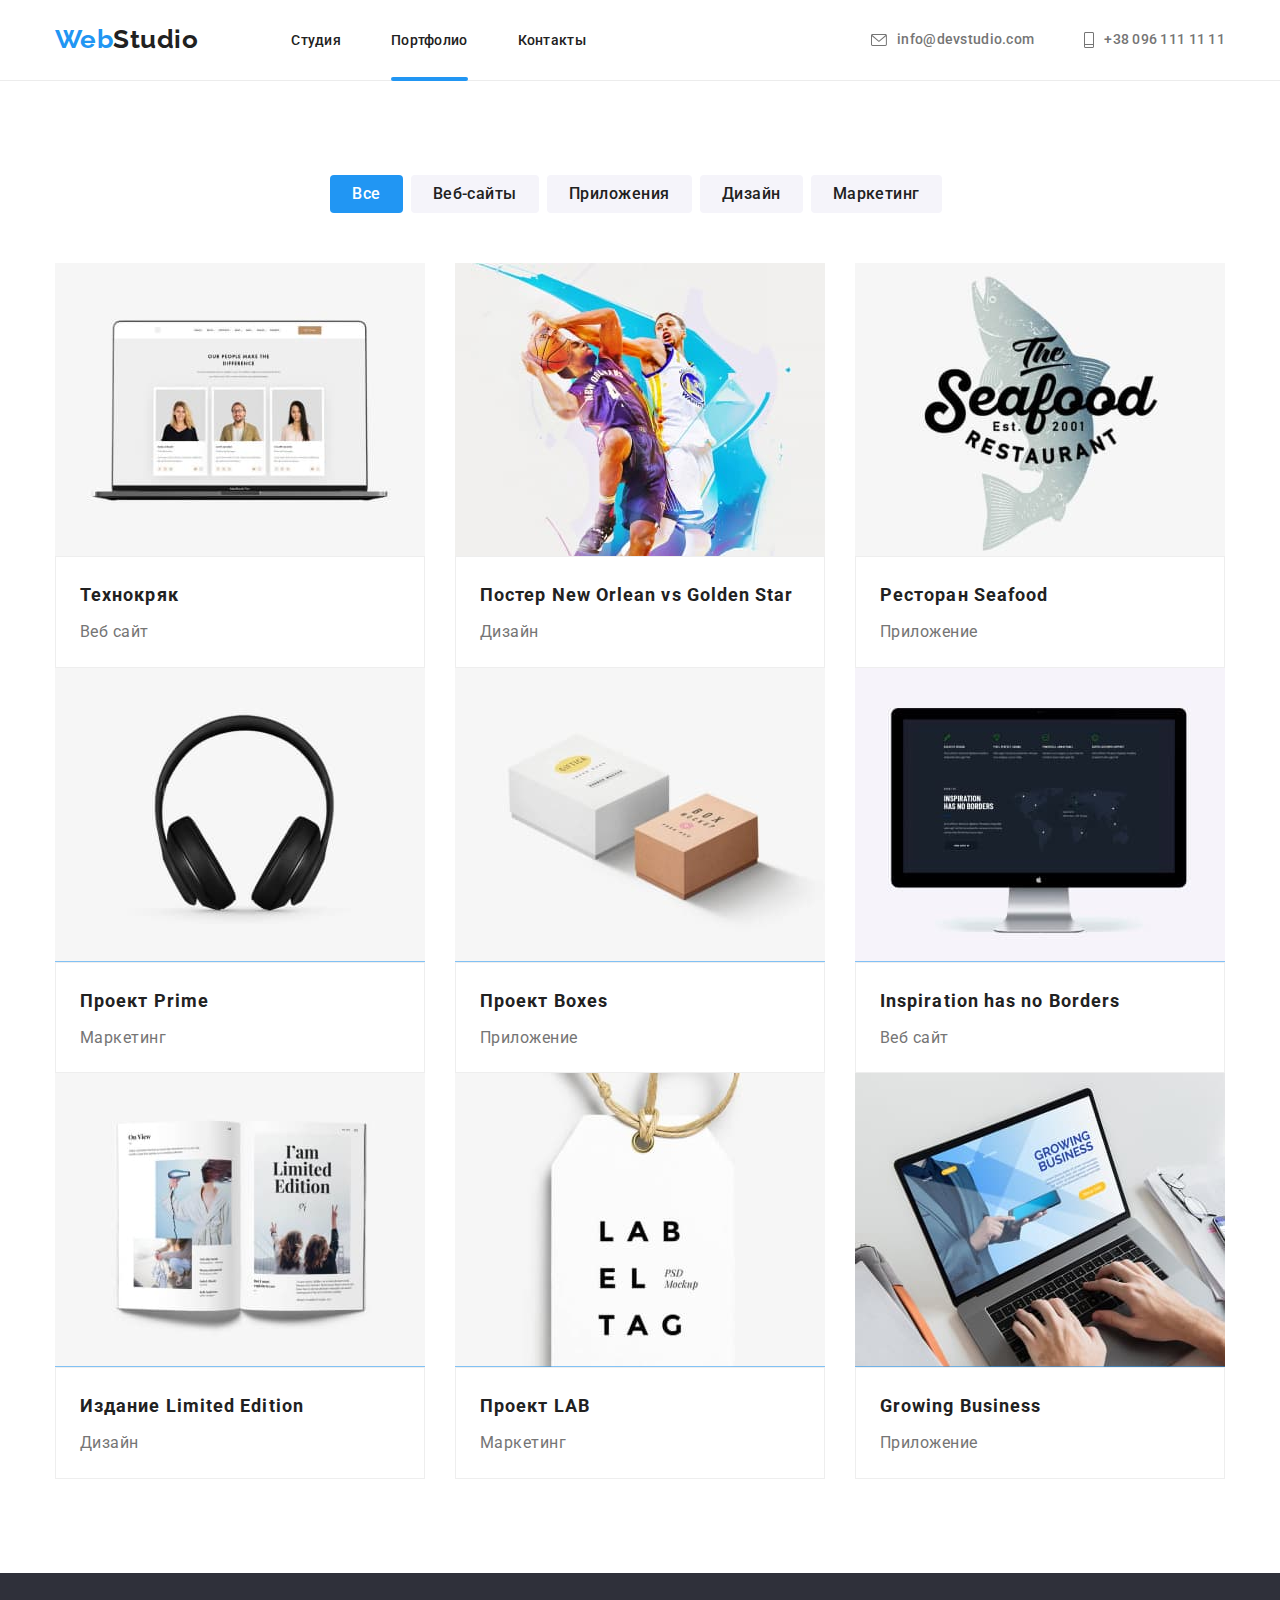
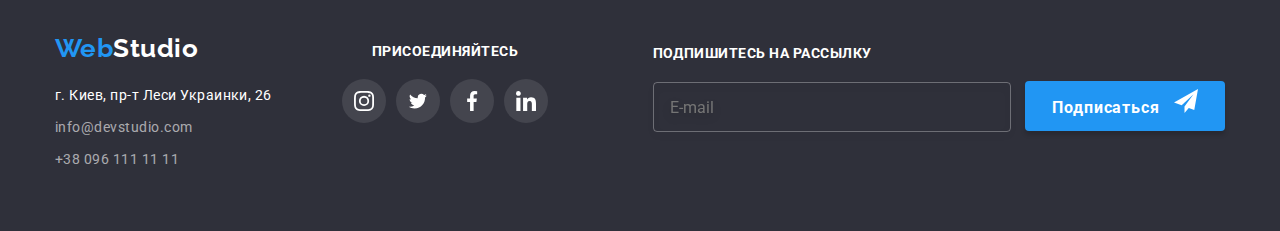
==== commit b80e9f9e: "before image" ====
--- a/portfolio.html
+++ b/portfolio.html
@@ -12,39 +12,84 @@
 </head>
 <body>
     <!--Header-->
-    <header class="header">
-        <div class="header__items container">
-            <nav class="navigation">
-                <a href="./index.html" class="logo">
-                    <span class="logo__blue-part">Web</span>
-                    <span class="logo__black-part ">Studio</span>
-                </a>
-                <ul class="navigation__list">
-                    <li class="navigation__item"><a href="./index.html" class="navigation__link">Студия</a></li>
-                    <li class="navigation__item"><a href="./portfolio.html" class="navigation__link current">Портфолио</a></li>
-                    <li class="navigation__item"><a href="#" class="navigation__link">Контакты</a></li>
-                </ul>
-            </nav>
-    
-            <ul class="contacts top">
-                <li class="contacts__item"><a href="mailto:info@devstudio.com" class="contacts__link contacts">
-    
-                        <svg class="contacts__icon" width="16" height="12">
-                            <use href="./images/icons.svg#icon-mail"></use>
-                        </svg>
-    
-    
-                        info@devstudio.com</a></li>
-                <li class="contacts__item"><a href="tel:+380961111111" class="contacts__link contacts">
-    
-                        <svg class="contacts__icon" width="10" height="16">
-                            <use href="./images/icons.svg#icon-phone"></use>
-                        </svg>
-    
-                        +38 096 111 11 11</a></li>
+<header class="header">
+    <div class="header__items container">
+        <nav class="navigation">
+            <a href="./index.html" class="logo">
+                <span class="logo__blue-part">Web</span>
+                <span class="logo__black-part ">Studio</span>
+            </a>
+
+            <ul class="navigation__list">
+                <li class="navigation__item"><a href="./index.html" class="navigation__link">Студия</a></li>
+                <li class="navigation__item"><a href="./portfolio.html" class="navigation__link current">Портфолио</a></li>
+                <li class="navigation__item"><a href="#" class="navigation__link">Контакты</a></li>
             </ul>
-        </div>
-    </header>
+        </nav>
+        <ul class="contacts">
+            <li class="contacts__item"><a href="mailto:info@devstudio.com" class="contacts__link contacts">
+
+                    <svg class="contacts__icon" width="16" height="12">
+                        <use href="./images/icons.svg#icon-mail"></use>
+                    </svg>
+                    info@devstudio.com</a>
+            </li>
+            <li class="contacts__item"><a href="tel:+380961111111" class="contacts__link contacts">
+                    <svg class="contacts__icon" width="10" height="16">
+                        <use href="./images/icons.svg#icon-phone"></use>
+                    </svg>
+                    +38 096 111 11 11</a></li>
+        </ul>
+
+        <button type="button" class="button-mobile" data-menu-button>
+            <svg width="24" height="16" aria-controls="mobile-menu-container"
+                aria-label="Переключатель мобильного меню">
+                <use class="button-mobile__icon-cross" href="./images/icon-navigation.svg#icon-icon-navigation-close">
+                </use>
+                <use class="button-mobile__icon-menu" href="./images/icon-navigation.svg#icon-icon-navigation"></use>
+            </svg>
+        </button>
+
+        <div class="mobile-menu-container" id="mobile-menu-container" data-menu>
+            <div class="container mobile-menu-box">
+                <div class="mobile-navigation-top">
+                    <ul class="mobile-navigation">
+                        <li class="mobile-navigation__item"><a href="./index.html"
+                                class="mobile-navigation__link">Студия</a></li>
+                        <li class="mobile-navigation__item"><a href="./portfolio.html"
+                                class="mobile-navigation__link">Портфолио</a></li>
+                        <li class="mobile-navigation__item"><a href="#" class="mobile-navigation__link">Контакты</a>
+                        </li>
+                    </ul>
+
+                </div>
+
+                <div class="mobile-navigation-bottom">
+                    <ul class="mobile-contacts">
+                        <li class="mobile-contacts__item"><a href="tel:+380961111111" class="mobile-contacts__phone">
+                                +38 096 111 11 11</a></li>
+                        <li class="mobile-contacts__item"><a href="mailto:info@devstudio.com"
+                                class="mobile-contacts__mail">
+                                info@devstudio.com</a>
+                        </li>
+                    </ul>
+
+                    <ul class="mobile-social-menu">
+                        <li class="mobile-social-menu__item"><a class="mobile-social-menu__link"
+                                href="https://instagram.com/">Instagram</a></li>
+                        <li class="mobile-social-menu__item"><a class="mobile-social-menu__link"
+                                href="https://twitter.com/">Twitter</a></li>
+                        <li class="mobile-social-menu__item"><a class="mobile-social-menu__link"
+                                href="https://faacebook.com/">Facebook</a></li>
+                        <li class="mobile-social-menu__item"><a class="mobile-social-menu__link"
+                                href="https://www.linkedin.com/">Linkedin</a></li>
+                    </ul>
+                </div>
+            </div>
+        </div>
+    </div>
+    </div>
+</header>
 <!--Main-->
 <main>
 <!--Menu-->
@@ -280,5 +325,6 @@
             </div>
         </div>
 </footer>
+<script src="./js/menu.js"></script>
 </body>
 </html>--- a/css/main.min.css
+++ b/css/main.min.css
@@ -1 +1 @@
-:root{--button-and-h1-color: #FFFFFF;--main-text-color: #757575;--small-text-color: #212121;--background-button-hover: #2196F3;--background-header-footer-color: #2F303A;--background-our-team-color: #F5F4FA;--background-svg-color: #AFB1B8}.button-close{display:-webkit-box;display:-ms-flexbox;display:flex;margin-left:auto;padding:0;border:none;font:inherit;color:inherit;background-color:rgba(0,0,0,0);cursor:pointer;position:absolute;right:8px;top:8px}.button-close__icon{fill:#000;border:1px solid rgba(0,0,0,.1);border-radius:50%}.button-close:hover .button-close__icon{fill:#2196f3}.button{font-family:Roboto,sans-serif;background-color:var(--background-button-hover);font-size:16px;line-height:1.87;font-weight:700;color:var(--button-and-h1-color);cursor:pointer;text-align:center;letter-spacing:.06em;border-radius:4px;-webkit-box-shadow:0px 4px 4px rgba(0,0,0,.15);box-shadow:0px 4px 4px rgba(0,0,0,.15);padding:10px 32px;border-width:0}.menu .button.active{background-color:var(--background-button-hover);color:var(--button-and-h1-color)}.menu .button{background-color:var(--background-our-team-color);color:var(--small-text-color);font-style:normal;font-weight:500;text-align:center;line-height:1.62;letter-spacing:.03em;padding:6px 22px;-webkit-box-shadow:none;box-shadow:none;-webkit-transition-property:background-color,color,-webkit-box-shadow;transition-property:background-color,color,-webkit-box-shadow;transition-property:background-color,color,box-shadow;transition-property:background-color,color,box-shadow,-webkit-box-shadow;-webkit-transition-duration:250ms;transition-duration:250ms;-webkit-transition-timing-function:cubic-bezier(0.4, 0, 0.2, 1);transition-timing-function:cubic-bezier(0.4, 0, 0.2, 1)}.menu .button:hover,.menu .button:active,.menu .button:focus{background-color:var(--background-button-hover);color:var(--button-and-h1-color);-webkit-box-shadow:0px 4px 4px rgba(0,0,0,.15);box-shadow:0px 4px 4px rgba(0,0,0,.15)}.policy+.button{margin-top:50px;padding-left:50px;padding-right:55px}.form-mailing-list button{width:200px;height:50px;margin-left:12px;padding-left:0px}.social-media{display:-webkit-box;display:-ms-flexbox;display:flex;text-align:center;padding-top:16px;list-style-type:none}.social-media__item{width:44px;height:44px}.social-media__item:nth-child(1){margin-left:32px;margin-right:10px}.social-media__item:nth-child(2){margin-right:10px}.social-media__item:nth-child(3){margin-right:10px}.social-media__item:nth-child(4){margin-right:32px}.social-media__link{display:-webkit-box;display:-ms-flexbox;display:flex;width:44px;height:44px;-webkit-box-align:center;-ms-flex-align:center;align-items:center;-webkit-box-pack:center;-ms-flex-pack:center;justify-content:center;color:var(--background-svg-color)}.social-media__link:hover,.social-media__link:focus{background-color:var(--background-button-hover);color:var(--button-and-h1-color);border-radius:50%;cursor:pointer;-webkit-transition-property:background-color,color;transition-property:background-color,color;-webkit-transition-duration:250ms;transition-duration:250ms;-webkit-transition-timing-function:cubic-bezier(0.4, 0, 0.2, 1);transition-timing-function:cubic-bezier(0.4, 0, 0.2, 1)}.social-media__icon{fill:currentColor}.social-media-footer{margin-top:15px}.social-media-footer__header{color:var(--button-and-h1-color);text-transform:uppercase;font-weight:700;font-size:14px;margin-bottom:20px}.social-media-footer__list{list-style-type:none;display:-webkit-box;display:-ms-flexbox;display:flex}.social-media-footer__item{margin-left:0px;margin-right:10px;background:rgba(255,255,255,.1);border-radius:50%;color:var(--button-and-h1-color)}.social-media-footer__item:last-child{margin-right:0px}.social-media-footer__link{display:-webkit-box;display:-ms-flexbox;display:flex;width:44px;height:44px;-webkit-box-align:center;-ms-flex-align:center;align-items:center;-webkit-box-pack:center;-ms-flex-pack:center;justify-content:center;color:var(--button-and-h1-color)}.social-media-footer__link:hover,.social-media-footer__link:focus{background-color:var(--background-button-hover);color:var(--button-and-h1-color);border-radius:50%;cursor:pointer;-webkit-transition-property:background-color,color;transition-property:background-color,color;-webkit-transition-duration:250ms;transition-duration:250ms;-webkit-transition-timing-function:cubic-bezier(0.4, 0, 0.2, 1);transition-timing-function:cubic-bezier(0.4, 0, 0.2, 1)}.social-media-footer__icon{fill:currentColor}.subscription{margin-top:15px;margin-left:93px}.subscription__title{color:var(--button-and-h1-color);text-transform:uppercase;font-weight:700;font-size:14px;margin-bottom:20px}@media screen and (min-width: 768px){.subscription__field{display:-webkit-box;display:-ms-flexbox;display:flex;-webkit-box-orient:vertical;-webkit-box-direction:normal;-ms-flex-direction:column;flex-direction:column}}@media screen and (min-width: 1600px){.subscription__field{display:block}}.subscription__input{width:358px;height:50px;padding-left:16px;padding-top:15px;padding-bottom:15px;font-size:16px;color:#fff;background-color:rgba(0,0,0,0);border:1px solid rgba(255,255,255,.3);border-radius:4px;-webkit-filter:drop-shadow(0px 4px 4px rgba(0, 0, 0, 0.15));filter:drop-shadow(0px 4px 4px rgba(0, 0, 0, 0.15))}.subscription__input:hover,.subscription__input:focus{outline:rgba(0,0,0,0)}.subscription__button{width:200px;height:50px;margin-left:12px;font-family:Roboto,sans-serif;background-color:var(--background-button-hover);font-size:16px;line-height:1.87;font-weight:700;color:var(--button-and-h1-color);cursor:pointer;text-align:center;letter-spacing:.06em;border-radius:4px;-webkit-box-shadow:0px 4px 4px rgba(0,0,0,.15);box-shadow:0px 4px 4px rgba(0,0,0,.15);border-width:0}.subscription__icon{margin-left:9px;-webkit-box-align:center;-ms-flex-align:center;align-items:center;-webkit-box-pack:center;-ms-flex-pack:center;justify-content:center}.modal{position:absolute;width:528px;height:581px;top:50%;left:50%;-webkit-transform:translate(-50%, -50%) scale(1);transform:translate(-50%, -50%) scale(1);background-color:#fff;-webkit-box-shadow:0px 1px 3px rgba(0,0,0,.12),0px 1px 1px rgba(0,0,0,.14),0px 2px 1px rgba(0,0,0,.2);box-shadow:0px 1px 3px rgba(0,0,0,.12),0px 1px 1px rgba(0,0,0,.14),0px 2px 1px rgba(0,0,0,.2);border-radius:4px;padding-top:40px;padding-right:40px;padding-left:40px}.modal__form{display:inline-block}.modal__header{color:#212121;font-weight:700;font-size:20px;line-height:1.15;margin-bottom:2px}.modal__label{text-align:left;display:-webkit-box;display:-ms-flexbox;display:flex;-webkit-box-orient:vertical;-webkit-box-direction:normal;-ms-flex-direction:column;flex-direction:column;color:#757575;font-weight:400;font-size:12px;line-height:1.16;margin-bottom:4px;margin-top:10px}.modal__field{position:relative}.modal__entry{border:1px solid rgba(33,33,33,.2);border-radius:4px;font-size:16px;padding:6px 6px 6px 42px;font-size:16px;width:100%;height:40px}.modal__entry:hover+.modal__entry__icon,.modal__entry:focus+.modal__entry__icon{fill:#2196f3;-webkit-transition:250ms cubic-bezier(0.4, 0, 0.2, 1);transition:250ms cubic-bezier(0.4, 0, 0.2, 1)}.modal__entry:focus,.modal__entry:hover{border:1px solid #2196f3;outline:rgba(0,0,0,0);-webkit-transition:250ms cubic-bezier(0.4, 0, 0.2, 1);transition:250ms cubic-bezier(0.4, 0, 0.2, 1)}.modal__icon{position:absolute;left:15px;top:50%;-webkit-transform:translateY(-50%);transform:translateY(-50%)}.modal__field-comment{padding:12px 16px;border:1px solid rgba(33,33,33,.2);border-radius:4px;margin-bottom:20px;height:120px;width:448px;resize:none}.modal__field-comment:focus,.modal__field-comment:hover{border:1px solid #2196f3;outline:rgba(0,0,0,0);-webkit-transition:250ms cubic-bezier(0.4, 0, 0.2, 1);transition:250ms cubic-bezier(0.4, 0, 0.2, 1)}.modal__field-comment::-webkit-input-placeholder{font-weight:400;font-size:12px;line-height:1.16;color:rgba(117,117,117,.5)}.modal__field-comment::-moz-placeholder{font-weight:400;font-size:12px;line-height:1.16;color:rgba(117,117,117,.5)}.modal__field-comment:-ms-input-placeholder{font-weight:400;font-size:12px;line-height:1.16;color:rgba(117,117,117,.5)}.modal__field-comment::-ms-input-placeholder{font-weight:400;font-size:12px;line-height:1.16;color:rgba(117,117,117,.5)}.modal__field-comment::placeholder{font-weight:400;font-size:12px;line-height:1.16;color:rgba(117,117,117,.5)}.banner{position:relative;background-image:-webkit-gradient(linear, left top, right top, from(rgba(47, 48, 58, 0.4)), to(rgba(47, 48, 58, 0.4))),url("../images/banner_background.jpg");background-image:linear-gradient(to right, rgba(47, 48, 58, 0.4), rgba(47, 48, 58, 0.4)),url("../images/banner_background.jpg");background-color:var(--background-header-footer-color);background-repeat:no-repeat;background-position:center;background-size:cover;padding-top:200px;padding-bottom:200px;text-align:center;max-width:1600px;max-height:600px;margin-left:auto;margin-right:auto}.banner__title{color:var(--button-and-h1-color);text-transform:uppercase;font-size:44px;line-height:1.36;font-style:normal;font-weight:900;letter-spacing:.06em;max-width:696px;margin:0 auto 45px auto}.backdrop{position:fixed;display:-webkit-box;display:-ms-flexbox;display:flex;margin:0 auto;width:100%;height:100%;z-index:1;left:50%;top:0px;-webkit-transform:translateX(-50%);transform:translateX(-50%);background:rgba(0,0,0,.2);background-image:-webkit-gradient(linear, left top, right top, from(rgba(0, 0, 0, 0.2)), to(rgba(0, 0, 0, 0.2)));background-image:linear-gradient(to right, rgba(0, 0, 0, 0.2), rgba(0, 0, 0, 0.2));-webkit-transition:opacity,isibility,1000ms cubic-bezier(0.4, 0, 0.2, 1);transition:opacity,isibility,1000ms cubic-bezier(0.4, 0, 0.2, 1)}.backdrop.is-hidden{opacity:0;pointer-events:none;visibility:hidden}.policy{display:-webkit-box;display:-ms-flexbox;display:flex;position:absolute;color:#757575;font-weight:400;font-size:14px;line-height:1.71;text-align:center;-webkit-box-align:center;-ms-flex-align:center;align-items:center;margin-left:12px}.policy__link{color:#2196f3;font-weight:400;font-size:14px;line-height:1.71}.policy__text{margin-left:8px;font-weight:400;font-size:14px;line-height:24px}.policy__iconBorder{-webkit-box-pack:center;-ms-flex-pack:center;justify-content:center;text-align:center}.policy__BoxBorder{display:-webkit-box;display:-ms-flexbox;display:flex;position:absolute;left:0px;margin:0px;padding:0px}.policy__iconCheck{opacity:0}.policy__input{-webkit-appearance:none;-moz-appearance:none;appearance:none;position:absolute}.policy__input:checked+.policy__iconCheck{fill:#fff;background-color:#2196f3;opacity:1;-webkit-transition:250ms cubic-bezier(0.4, 0, 0.2, 1);transition:250ms cubic-bezier(0.4, 0, 0.2, 1)}.policy__input:checked~.policy__BoxBorder{opacity:0}body{background-color:var(--main-white-color);font-family:Roboto,sans-serif;font-style:normal;letter-spacing:.03em}h1,h2,h3,h4,h5,h6,ul,li,p{margin:0;padding:0}.container{padding-left:15px;padding-right:15px;margin-left:auto;margin-right:auto}@media screen and (min-width: 480px){.container{width:480px}}@media screen and (min-width: 768px){.container{width:768px}}@media screen and (min-width: 1600px){.container{width:1600px}}.header{border-bottom:1px solid #ececec}.header__items{display:-webkit-box;display:-ms-flexbox;display:flex;position:relative}.current{color:var(--background-button-hover)}.current:after{position:absolute;top:46px;left:0;content:"";display:block;width:100%;height:4px;background:#2196f3;border-radius:2px}.footer{background-color:var(--background-header-footer-color);padding-top:60px;padding-bottom:60px}@media screen and (min-width: 1600px){.footer__container{display:-webkit-box;display:-ms-flexbox;display:flex}}@media screen and (min-width: 1600px){.footer__adress{display:-webkit-box;display:-ms-flexbox;display:flex}}@media screen and (min-width: 768px){.footer__adress{display:-webkit-box;display:-ms-flexbox;display:flex}}.advantages{padding-top:94px;padding-bottom:94px}@media screen and (min-width: 768px){.advantages__list{display:-webkit-box;display:-ms-flexbox;display:flex;-ms-flex-wrap:wrap;flex-wrap:wrap}}.advantages__item{display:inline-block;margin-bottom:30px}@media screen and (min-width: 768px){.advantages__item{width:50%}}@media screen and (min-width: 1600px){.advantages__item{width:25%}}.advantages__pictureBlock{background-color:var(--background-our-team-color);width:270px;height:120px;border-radius:4px;margin-bottom:30px;display:-webkit-box;display:-ms-flexbox;display:flex;-webkit-box-align:center;-ms-flex-align:center;align-items:center;-webkit-box-pack:center;-ms-flex-pack:center;justify-content:center}.advantages__icon{width:65.32px;height:70px;fill:currentColor}.advantages__title{color:var(--small-text-color);text-transform:uppercase;font-weight:700;font-size:14px;line-height:1.14;margin-bottom:10px}.advantages__text{font-size:14px;color:var(--main-text-color);line-height:1.71}.our-team{background-color:var(--background-our-team-color);padding-top:94px;padding-bottom:94px}.our-team__title{font-size:36px;line-height:1.17;text-align:center;text-transform:none;font-weight:700;margin-top:0;margin-bottom:50px}.our-team__list{background-color:var(--background-our-team-color);list-style:none}@media screen and (min-width: 768px){.our-team__list{display:-webkit-box;display:-ms-flexbox;display:flex;-ms-flex-wrap:wrap;flex-wrap:wrap}}@media screen and (min-width: 768px){.our-team__item{width:50%}}@media screen and (min-width: 1600px){.our-team__item{width:25%}}.our-team__name{text-transform:none;font-size:16px;line-height:1.19;font-weight:500;text-align:center;margin-bottom:10px}.our-team__position{font-size:16px;line-height:1.16;color:var(--main-text-color);text-align:center}.our-team__section{background-color:var(--button-and-h1-color);-webkit-box-shadow:0px 1px 3px rgba(0,0,0,.12),0px 1px 1px rgba(0,0,0,.14),0px 2px 1px rgba(0,0,0,.2);box-shadow:0px 1px 3px rgba(0,0,0,.12),0px 1px 1px rgba(0,0,0,.14),0px 2px 1px rgba(0,0,0,.2);border-radius:0px 0px 4px 4px;padding-top:30px;padding-bottom:30px}.services{padding-bottom:94px}@media screen and (max-width: 1600px){.services{display:none}}.services__title{font-size:36px;line-height:1.17;text-align:center;text-transform:none;font-weight:700;margin-top:0;margin-bottom:50px}.services__list{display:-webkit-box;display:-ms-flexbox;display:flex;list-style:none}.services__item{position:relative;width:370px;height:294px}.services__item:nth-child(-n+2){margin-right:30px}.services__description{bottom:0px;position:absolute;width:100%;height:70px;display:-webkit-box;display:-ms-flexbox;display:flex;-webkit-box-align:center;-ms-flex-align:center;align-items:center;-webkit-box-pack:center;-ms-flex-pack:center;justify-content:center;background-image:-webkit-gradient(linear, left top, right top, from(rgba(47, 48, 58, 0.8)), to(rgba(47, 48, 58, 0.8)));background-image:linear-gradient(to right, rgba(47, 48, 58, 0.8), rgba(47, 48, 58, 0.8))}.services__text{color:#fff;line-height:1.14;text-transform:uppercase;font-size:14px;font-weight:700}.portfolio{margin-top:50px;list-style:none}@media screen and (min-width: 768px){.portfolio{display:-webkit-box;display:-ms-flexbox;display:flex;-ms-flex-wrap:wrap;flex-wrap:wrap}}.portfolio__item{position:relative}@media screen and (min-width: 768px){.portfolio__item{width:50%}}@media screen and (min-width: 1600px){.portfolio__item{width:33.3%}}.portfolio__link{text-decoration:none;display:block}.portfolio__link:hover,.portfolio__link:focus{-webkit-box-shadow:0px 1px 1px rgba(0,0,0,.12),0px 4px 4px rgba(0,0,0,.06),1px 4px 6px rgba(0,0,0,.16);box-shadow:0px 1px 1px rgba(0,0,0,.12),0px 4px 4px rgba(0,0,0,.06),1px 4px 6px rgba(0,0,0,.16)}.portfolio__pictureBlock{position:relative;overflow:hidden}.portfolio__picture{margin-bottom:-5px}.portfolio__text-action{position:absolute;top:0;left:0;width:100%;height:100%;padding:63px 24px;-webkit-transform:translateY(100%);transform:translateY(100%);-webkit-transition:-webkit-transform 250ms cubic-bezier(0.4, 0, 0.2, 1);transition:-webkit-transform 250ms cubic-bezier(0.4, 0, 0.2, 1);transition:transform 250ms cubic-bezier(0.4, 0, 0.2, 1);transition:transform 250ms cubic-bezier(0.4, 0, 0.2, 1), -webkit-transform 250ms cubic-bezier(0.4, 0, 0.2, 1);color:#fff;background-color:#2196f3;line-height:1.55;font-size:18px;font-weight:400;opacity:.9}.portfolio__aside{border:1px solid #eee;padding:20px 24px}.portfolio__title{text-transform:none;font-weight:700;font-size:18px;line-height:2;letter-spacing:.06em;color:var(--small-text-color);margin-bottom:4px}.portfolio__subtitle{text-transform:none;font-size:16px;line-height:1.87;color:var(--main-text-color)}.portfolio__link:hover .portfolio__text-action,.portfolio__link:focus .portfolio__text-action{background-color:#2196f3;opacity:.9;color:#fff;line-height:1.55;font-size:18px;font-weight:400;-webkit-transform:translateY(0);transform:translateY(0)}.regular-customers{padding-top:94px;padding-bottom:94px}.regular-customers__title{font-size:36px;line-height:1.17;text-align:center;text-transform:none;font-weight:700;margin-top:0;margin-bottom:50px}.regular-customers__list{list-style:none;display:-webkit-box;display:-ms-flexbox;display:flex;-ms-flex-wrap:wrap;flex-wrap:wrap}@media screen and (min-width: 1600px){.regular-customers__list{-ms-flex-wrap:nowrap;flex-wrap:nowrap}}.regular-customers__item{list-style-type:none;width:50%}@media screen and (min-width: 768px){.regular-customers__item{width:33.3%}}.regular-customers__link{display:-webkit-box;display:-ms-flexbox;display:flex;-webkit-box-pack:center;-ms-flex-pack:center;justify-content:center;-webkit-box-align:center;-ms-flex-align:center;align-items:center;border:1px solid var(--background-svg-color);border-radius:4px;color:var(--background-svg-color);-webkit-transition-property:color,border;transition-property:color,border;-webkit-transition-duration:250ms;transition-duration:250ms;-webkit-transition-timing-function:cubic-bezier(0.4, 0, 0.2, 1);transition-timing-function:cubic-bezier(0.4, 0, 0.2, 1)}.regular-customers__link:hover,.regular-customers__link:focus{border:1px solid var(--background-button-hover);color:var(--background-button-hover);cursor:pointer}.regular-customers__icon{fill:currentColor}.menu{padding-top:94px;padding-bottom:94px}.menu__list{display:-webkit-box;display:-ms-flexbox;display:flex;-webkit-box-pack:center;-ms-flex-pack:center;justify-content:center;list-style:none}.menu__item:not(last-child){margin-right:8px}.contacts{display:-webkit-box;display:-ms-flexbox;display:flex;-webkit-box-align:center;-ms-flex-align:center;align-items:center;margin-left:auto;list-style:none}@media screen and (max-width: 768px){.contacts{display:none}}.contacts__link{font-size:14px;line-height:1.14;letter-spacing:.02em;font-weight:500;font-style:normal;color:var(--main-text-color);display:-webkit-box;display:-ms-flexbox;display:flex;justify-items:center;text-align:center;text-decoration:none;-webkit-transition-property:color;transition-property:color;-webkit-transition-duration:250ms;transition-duration:250ms;-webkit-transition-timing-function:cubic-bezier(0.4, 0, 0.2, 1);transition-timing-function:cubic-bezier(0.4, 0, 0.2, 1)}.contacts__link:hover,.contacts__link:focus{color:var(--background-button-hover)}.contacts__icon{fill:currentColor;margin-right:10px}.contacts.bottom{display:block}.contacts__item:first-child{margin-right:50px}.contacts-footer{display:block;margin-top:20px}.contacts-footer__list{list-style:none}.contacts-footer__item:not(:first-child){margin-top:9px}.contacts-footer__link{text-decoration:none;font-size:14px;line-height:1.71;font-style:normal;color:rgba(255,255,255,.6)}.contacts-footer__link:hover,.contacts-footer__link:focus{color:var(--background-button-hover)}.contacts-footer__link.map{color:var(--button-and-h1-color);font-style:normal;font-size:14px;line-height:1.71;-webkit-transition-property:color;transition-property:color;-webkit-transition-duration:250ms;transition-duration:250ms;-webkit-transition-timing-function:cubic-bezier(0.4, 0, 0.2, 1);transition-timing-function:cubic-bezier(0.4, 0, 0.2, 1)}.contacts-footer__link.map:hover,.contacts-footer__link.map:focus{color:var(--background-button-hover)}.navigation{display:-webkit-box;display:-ms-flexbox;display:flex;-webkit-box-pack:justify;-ms-flex-pack:justify;justify-content:space-between;width:100%}.navigation__list{display:-webkit-box;display:-ms-flexbox;display:flex;list-style:none}@media screen and (max-width: 768px){.navigation__list{display:none}}.navigation__link{text-decoration:none;color:var(--small-text-color);font-weight:500;letter-spacing:.02em;font-size:14px;line-height:1.14;-webkit-transition-property:color;transition-property:color;-webkit-transition-duration:250ms;transition-duration:250ms;-webkit-transition-timing-function:cubic-bezier(0.4, 0, 0.2, 1);transition-timing-function:cubic-bezier(0.4, 0, 0.2, 1)}.navigation__link:hover,.navigation__link:active,.navigation__link:focus{color:var(--background-button-hover)}.navigation__item{margin:auto 50px auto 0;position:relative}.navigation__mobile-button{margin:0;padding:0;display:inline-block;border:0;background-color:rgba(0,0,0,0)}.navigation__icon-cross{display:none}.navigation__mobile-button.is-open .navigation__icon-cross{display:block}.navigation__mobile-button.is-open .navigation__icon-menu{display:none}.menu-container{display:none;position:absolute;top:100%;left:0;width:100%;background-color:#eee8aa;padding:20px;text-align:center;font-size:20px;z-index:1}.menu-container.is-open{display:block}.logo{text-decoration:none;font-family:Raleway,sans-serif;font-weight:700;line-height:1.19;font-size:26px;margin:24px 93px 25px 0px}.logo__blue-part{color:var(--background-button-hover);margin-right:-6px}.logo__black-part{color:var(--small-text-color)}.logo__white-part{color:var(--button-and-h1-color)}.logo.bottom{margin-right:0px}/*# sourceMappingURL=main.min.css.map */+:root{--button-and-h1-color: #FFFFFF;--main-text-color: #757575;--small-text-color: #212121;--background-button-hover: #2196F3;--background-header-footer-color: #2F303A;--background-our-team-color: #F5F4FA;--background-svg-color: #AFB1B8}.button-close{display:-webkit-box;display:-ms-flexbox;display:flex;margin-left:auto;padding:0;border:none;font:inherit;color:inherit;background-color:rgba(0,0,0,0);cursor:pointer;position:absolute;right:8px;top:8px}.button-close__icon{fill:#000;border:1px solid rgba(0,0,0,.1);border-radius:50%}.button-close:hover .button-close__icon{fill:#2196f3}.button{font-family:Roboto,sans-serif;background-color:var(--background-button-hover);font-size:16px;line-height:1.87;font-weight:700;color:var(--button-and-h1-color);cursor:pointer;text-align:center;letter-spacing:.06em;border-radius:4px;-webkit-box-shadow:0px 4px 4px rgba(0,0,0,.15);box-shadow:0px 4px 4px rgba(0,0,0,.15);padding:10px 32px;border-width:0}.menu .button.active{background-color:var(--background-button-hover);color:var(--button-and-h1-color)}.menu .button{background-color:var(--background-our-team-color);color:var(--small-text-color);font-style:normal;font-weight:500;text-align:center;line-height:1.62;letter-spacing:.03em;padding:6px 22px;-webkit-box-shadow:none;box-shadow:none;-webkit-transition-property:background-color,color,-webkit-box-shadow;transition-property:background-color,color,-webkit-box-shadow;transition-property:background-color,color,box-shadow;transition-property:background-color,color,box-shadow,-webkit-box-shadow;-webkit-transition-duration:250ms;transition-duration:250ms;-webkit-transition-timing-function:cubic-bezier(0.4, 0, 0.2, 1);transition-timing-function:cubic-bezier(0.4, 0, 0.2, 1)}.menu .button:hover,.menu .button:active,.menu .button:focus{background-color:var(--background-button-hover);color:var(--button-and-h1-color);-webkit-box-shadow:0px 4px 4px rgba(0,0,0,.15);box-shadow:0px 4px 4px rgba(0,0,0,.15)}.policy+.button{margin-top:50px;padding-left:50px;padding-right:55px}.form-mailing-list button{width:200px;height:50px;margin-left:12px;padding-left:0px}.social-media{display:-webkit-box;display:-ms-flexbox;display:flex;text-align:center;padding-top:16px;list-style-type:none}.social-media__item{width:44px;height:44px}.social-media__item:nth-child(1){margin-left:32px;margin-right:10px}.social-media__item:nth-child(2){margin-right:10px}.social-media__item:nth-child(3){margin-right:10px}.social-media__item:nth-child(4){margin-right:32px}.social-media__link{display:-webkit-box;display:-ms-flexbox;display:flex;width:44px;height:44px;-webkit-box-align:center;-ms-flex-align:center;align-items:center;-webkit-box-pack:center;-ms-flex-pack:center;justify-content:center;color:var(--background-svg-color)}.social-media__link:hover,.social-media__link:focus{background-color:var(--background-button-hover);color:var(--button-and-h1-color);border-radius:50%;cursor:pointer;-webkit-transition-property:background-color,color;transition-property:background-color,color;-webkit-transition-duration:250ms;transition-duration:250ms;-webkit-transition-timing-function:cubic-bezier(0.4, 0, 0.2, 1);transition-timing-function:cubic-bezier(0.4, 0, 0.2, 1)}.social-media__icon{fill:currentColor}.social-media-footer{margin-top:60px}@media screen and (min-width: 768px){.social-media-footer{margin-top:0px}}@media screen and (min-width: 768px){.social-media-footer{margin-left:70px}}.social-media-footer__header{color:var(--button-and-h1-color);text-transform:uppercase;font-weight:700;font-size:14px;margin-bottom:20px;text-align:center}@media screen and (min-width: 768px){.social-media-footer__header{margin-top:10px}}.social-media-footer__list{list-style-type:none;display:-webkit-box;display:-ms-flexbox;display:flex;-webkit-box-pack:center;-ms-flex-pack:center;justify-content:center}.social-media-footer__item{margin-left:0px;margin-right:10px;background:rgba(255,255,255,.1);border-radius:50%;color:var(--button-and-h1-color)}.social-media-footer__item:last-child{margin-right:0px}.social-media-footer__link{display:-webkit-box;display:-ms-flexbox;display:flex;width:44px;height:44px;-webkit-box-align:center;-ms-flex-align:center;align-items:center;-webkit-box-pack:center;-ms-flex-pack:center;justify-content:center;color:var(--button-and-h1-color)}.social-media-footer__link:hover,.social-media-footer__link:focus{background-color:var(--background-button-hover);color:var(--button-and-h1-color);border-radius:50%;cursor:pointer;-webkit-transition-property:background-color,color;transition-property:background-color,color;-webkit-transition-duration:250ms;transition-duration:250ms;-webkit-transition-timing-function:cubic-bezier(0.4, 0, 0.2, 1);transition-timing-function:cubic-bezier(0.4, 0, 0.2, 1)}.social-media-footer__icon{fill:currentColor}.subscription{margin-top:60px}@media screen and (min-width: 1200px){.subscription{margin-top:0px}}.subscription__title{color:var(--button-and-h1-color);text-transform:uppercase;font-weight:700;font-size:14px;margin-bottom:20px;text-align:center}@media screen and (min-width: 1200px){.subscription__title{text-align:start;margin-top:12px}}.subscription__field{display:-webkit-box;display:-ms-flexbox;display:flex;-webkit-box-align:center;-ms-flex-align:center;align-items:center;-webkit-box-orient:vertical;-webkit-box-direction:normal;-ms-flex-direction:column;flex-direction:column}@media screen and (min-width: 768px){.subscription__field{display:-webkit-box;display:-ms-flexbox;display:flex;-webkit-box-orient:vertical;-webkit-box-direction:normal;-ms-flex-direction:column;flex-direction:column;margin:0 auto}}@media screen and (min-width: 1200px){.subscription__field{display:block;max-width:700px}}.subscription__input{width:100%;height:50px;padding-left:16px;padding-top:15px;padding-bottom:15px;font-size:16px;color:#fff;background-color:rgba(0,0,0,0);border:1px solid rgba(255,255,255,.3);border-radius:4px;-webkit-filter:drop-shadow(0px 4px 4px rgba(0, 0, 0, 0.15));filter:drop-shadow(0px 4px 4px rgba(0, 0, 0, 0.15))}@media screen and (min-width: 768px){.subscription__input{width:450px}}@media screen and (min-width: 1200px){.subscription__input{width:358px}}.subscription__input:hover,.subscription__input:focus{outline:rgba(0,0,0,0)}.subscription__button{width:200px;height:50px;margin:20px auto 0 auto;font-family:Roboto,sans-serif;background-color:var(--background-button-hover);font-size:16px;line-height:1.87;font-weight:700;color:var(--button-and-h1-color);cursor:pointer;text-align:center;letter-spacing:.06em;border-radius:4px;-webkit-box-shadow:0px 4px 4px rgba(0,0,0,.15);box-shadow:0px 4px 4px rgba(0,0,0,.15);border-width:0}@media screen and (min-width: 1200px){.subscription__button{margin-top:0px;margin-left:10px}}.subscription__icon{margin-left:9px;-webkit-box-align:center;-ms-flex-align:center;align-items:center;-webkit-box-pack:center;-ms-flex-pack:center;justify-content:center}.modal{position:absolute;width:528px;height:581px;top:50%;left:50%;-webkit-transform:translate(-50%, -50%) scale(1);transform:translate(-50%, -50%) scale(1);background-color:#fff;-webkit-box-shadow:0px 1px 3px rgba(0,0,0,.12),0px 1px 1px rgba(0,0,0,.14),0px 2px 1px rgba(0,0,0,.2);box-shadow:0px 1px 3px rgba(0,0,0,.12),0px 1px 1px rgba(0,0,0,.14),0px 2px 1px rgba(0,0,0,.2);border-radius:4px;padding-top:40px;padding-right:40px;padding-left:40px}.modal__form{display:inline-block}.modal__header{color:#212121;font-weight:700;font-size:20px;line-height:1.15;margin-bottom:2px}.modal__label{text-align:left;display:-webkit-box;display:-ms-flexbox;display:flex;-webkit-box-orient:vertical;-webkit-box-direction:normal;-ms-flex-direction:column;flex-direction:column;color:#757575;font-weight:400;font-size:12px;line-height:1.16;margin-bottom:4px;margin-top:10px}.modal__field{position:relative}.modal__entry{border:1px solid rgba(33,33,33,.2);border-radius:4px;font-size:16px;padding:6px 6px 6px 42px;font-size:16px;width:100%;height:40px}.modal__entry:hover+.modal__entry__icon,.modal__entry:focus+.modal__entry__icon{fill:#2196f3;-webkit-transition:250ms cubic-bezier(0.4, 0, 0.2, 1);transition:250ms cubic-bezier(0.4, 0, 0.2, 1)}.modal__entry:focus,.modal__entry:hover{border:1px solid #2196f3;outline:rgba(0,0,0,0);-webkit-transition:250ms cubic-bezier(0.4, 0, 0.2, 1);transition:250ms cubic-bezier(0.4, 0, 0.2, 1)}.modal__icon{position:absolute;left:15px;top:50%;-webkit-transform:translateY(-50%);transform:translateY(-50%)}.modal__field-comment{padding:12px 16px;border:1px solid rgba(33,33,33,.2);border-radius:4px;margin-bottom:20px;height:120px;width:448px;resize:none}.modal__field-comment:focus,.modal__field-comment:hover{border:1px solid #2196f3;outline:rgba(0,0,0,0);-webkit-transition:250ms cubic-bezier(0.4, 0, 0.2, 1);transition:250ms cubic-bezier(0.4, 0, 0.2, 1)}.modal__field-comment::-webkit-input-placeholder{font-weight:400;font-size:12px;line-height:1.16;color:rgba(117,117,117,.5)}.modal__field-comment::-moz-placeholder{font-weight:400;font-size:12px;line-height:1.16;color:rgba(117,117,117,.5)}.modal__field-comment:-ms-input-placeholder{font-weight:400;font-size:12px;line-height:1.16;color:rgba(117,117,117,.5)}.modal__field-comment::-ms-input-placeholder{font-weight:400;font-size:12px;line-height:1.16;color:rgba(117,117,117,.5)}.modal__field-comment::placeholder{font-weight:400;font-size:12px;line-height:1.16;color:rgba(117,117,117,.5)}.banner{position:relative;background-image:-webkit-gradient(linear, left top, right top, from(rgba(47, 48, 58, 0.4)), to(rgba(47, 48, 58, 0.4))),url("../images/banner_background.jpg");background-image:linear-gradient(to right, rgba(47, 48, 58, 0.4), rgba(47, 48, 58, 0.4)),url("../images/banner_background.jpg");background-color:var(--background-header-footer-color);background-repeat:no-repeat;background-position:center;background-size:cover;text-align:center;max-width:1600px;max-height:600px;margin-left:auto;margin-right:auto;padding-top:118px;padding-bottom:118px}.banner__title{color:var(--button-and-h1-color);text-transform:uppercase;line-height:1.61;font-size:26px;font-style:normal;font-weight:900;letter-spacing:.06em;max-width:360px;margin:0 auto 30px auto}@media screen and (min-width: 1200px){.banner__title{line-height:1.36;font-size:44px;max-width:696px;margin:0 auto 45px auto}}@media screen and (min-width: 1200px){.banner{padding-top:200px;padding-bottom:200px}}.backdrop{position:fixed;display:-webkit-box;display:-ms-flexbox;display:flex;margin:0 auto;width:100%;height:100%;z-index:1;left:50%;top:0px;-webkit-transform:translateX(-50%);transform:translateX(-50%);background:rgba(0,0,0,.2);background-image:-webkit-gradient(linear, left top, right top, from(rgba(0, 0, 0, 0.2)), to(rgba(0, 0, 0, 0.2)));background-image:linear-gradient(to right, rgba(0, 0, 0, 0.2), rgba(0, 0, 0, 0.2));-webkit-transition:opacity,isibility,1000ms cubic-bezier(0.4, 0, 0.2, 1);transition:opacity,isibility,1000ms cubic-bezier(0.4, 0, 0.2, 1);overflow-y:scroll;padding:50px 30px}.backdrop.is-hidden{opacity:0;pointer-events:none;visibility:hidden}.policy{display:-webkit-box;display:-ms-flexbox;display:flex;position:absolute;color:#757575;font-weight:400;font-size:14px;line-height:1.71;text-align:center;-webkit-box-align:center;-ms-flex-align:center;align-items:center;margin-left:12px}.policy__link{color:#2196f3;font-weight:400;font-size:14px;line-height:1.71}.policy__text{margin-left:8px;font-weight:400;font-size:14px;line-height:24px}.policy__iconBorder{-webkit-box-pack:center;-ms-flex-pack:center;justify-content:center;text-align:center}.policy__BoxBorder{display:-webkit-box;display:-ms-flexbox;display:flex;position:absolute;left:0px;margin:0px;padding:0px}.policy__iconCheck{opacity:0}.policy__input{-webkit-appearance:none;-moz-appearance:none;appearance:none;position:absolute}.policy__input:checked+.policy__iconCheck{fill:#fff;background-color:#2196f3;opacity:1;-webkit-transition:250ms cubic-bezier(0.4, 0, 0.2, 1);transition:250ms cubic-bezier(0.4, 0, 0.2, 1)}.policy__input:checked~.policy__BoxBorder{opacity:0}body{background-color:var(--main-white-color);font-family:Roboto,sans-serif;font-style:normal;letter-spacing:.03em}h1,h2,h3,h4,h5,h6,ul,li,p{margin:0;padding:0}.container{padding-left:15px;padding-right:15px;margin-left:auto;margin-right:auto}@media screen and (min-width: 480px){.container{max-width:480px}}@media screen and (min-width: 768px){.container{max-width:768px}}@media screen and (min-width: 1200px){.container{max-width:1200px}}.header{border-bottom:1px solid #ececec}.header__items{display:-webkit-box;display:-ms-flexbox;display:flex;position:relative;-webkit-box-pack:justify;-ms-flex-pack:justify;justify-content:space-between}.current{color:var(--background-button-hover)}.current:after{position:absolute;top:46px;left:0;content:"";display:block;width:100%;height:4px;background:#2196f3;border-radius:2px}.footer{background-color:var(--background-header-footer-color);padding-top:60px;padding-bottom:60px}@media screen and (min-width: 1200px){.footer__container{display:-webkit-box;display:-ms-flexbox;display:flex;text-align:center;-webkit-box-pack:justify;-ms-flex-pack:justify;justify-content:space-between}}@media screen and (min-width: 768px){.footer__adress{display:-webkit-box;display:-ms-flexbox;display:flex;-webkit-box-pack:justify;-ms-flex-pack:justify;justify-content:space-between;margin-left:76px;margin-right:89px}}@media screen and (min-width: 1200px){.footer__adress{display:-webkit-box;display:-ms-flexbox;display:flex;margin-left:0px}}.advantages{padding-top:94px;padding-bottom:60px}@media screen and (min-width: 1200px){.advantages{padding-bottom:94px}}@media screen and (min-width: 768px){.advantages__list{display:-webkit-box;display:-ms-flexbox;display:flex;-ms-flex-wrap:wrap;flex-wrap:wrap;-webkit-box-pack:justify;-ms-flex-pack:justify;justify-content:space-between}}.advantages__item{display:inline-block;margin-bottom:30px;width:100%}@media screen and (min-width: 768px){.advantages__item{width:calc((100% - 30px)/2)}}@media screen and (min-width: 1200px){.advantages__item{width:calc((100% - 90px)/4)}}.advantages__pictureBlock{background-color:var(--background-our-team-color);height:120px;border-radius:4px;margin-bottom:30px;display:-webkit-box;display:-ms-flexbox;display:flex;-webkit-box-align:center;-ms-flex-align:center;align-items:center;-webkit-box-pack:center;-ms-flex-pack:center;justify-content:center}.advantages__icon{width:65.32px;height:70px;fill:currentColor}.advantages__title{color:var(--small-text-color);text-transform:uppercase;font-weight:700;font-size:14px;line-height:1.14;margin-bottom:10px;text-align:center}@media screen and (min-width: 768px){.advantages__title{text-align:start}}.advantages__text{font-size:14px;color:var(--main-text-color);line-height:1.71}.our-team{background-color:var(--background-our-team-color);padding-top:60px;padding-bottom:60px}@media screen and (min-width: 1200px){.our-team{padding-top:94px}}.our-team__title{font-size:36px;line-height:1.17;text-align:center;text-transform:none;font-weight:700;margin-top:0;margin-bottom:50px}.our-team__list{background-color:var(--background-our-team-color);list-style:none}@media screen and (min-width: 768px){.our-team__list{display:-webkit-box;display:-ms-flexbox;display:flex;-ms-flex-wrap:wrap;flex-wrap:wrap;-webkit-box-pack:justify;-ms-flex-pack:justify;justify-content:space-between}}@media screen and (min-width: 768px){.our-team__item{width:calc((100% - 30px)/2)}}@media screen and (min-width: 1200px){.our-team__item{width:calc((100% - 90px)/4)}}.our-team__name{text-transform:none;font-size:16px;line-height:1.19;font-weight:500;text-align:center;margin-bottom:10px}.our-team__position{font-size:16px;line-height:1.16;color:var(--main-text-color);text-align:center}.our-team__section{background-color:var(--button-and-h1-color);-webkit-box-shadow:0px 1px 3px rgba(0,0,0,.12),0px 1px 1px rgba(0,0,0,.14),0px 2px 1px rgba(0,0,0,.2);box-shadow:0px 1px 3px rgba(0,0,0,.12),0px 1px 1px rgba(0,0,0,.14),0px 2px 1px rgba(0,0,0,.2);border-radius:0px 0px 4px 4px;padding-top:30px;padding-bottom:30px}.services{padding-bottom:94px}@media screen and (max-width: 1200px){.services{display:none}}.services__title{font-size:36px;line-height:1.17;text-align:center;text-transform:none;font-weight:700;margin-top:0;margin-bottom:50px}.services__list{display:-webkit-box;display:-ms-flexbox;display:flex;list-style:none}.services__item{position:relative;width:370px;height:294px}.services__item:nth-child(-n+2){margin-right:30px}.services__description{bottom:0px;position:absolute;width:100%;height:70px;display:-webkit-box;display:-ms-flexbox;display:flex;-webkit-box-align:center;-ms-flex-align:center;align-items:center;-webkit-box-pack:center;-ms-flex-pack:center;justify-content:center;background-image:-webkit-gradient(linear, left top, right top, from(rgba(47, 48, 58, 0.8)), to(rgba(47, 48, 58, 0.8)));background-image:linear-gradient(to right, rgba(47, 48, 58, 0.8), rgba(47, 48, 58, 0.8))}.services__text{color:#fff;line-height:1.14;text-transform:uppercase;font-size:14px;font-weight:700}.portfolio{margin-top:50px;list-style:none}@media screen and (min-width: 768px){.portfolio{display:-webkit-box;display:-ms-flexbox;display:flex;-ms-flex-wrap:wrap;flex-wrap:wrap;-webkit-box-pack:justify;-ms-flex-pack:justify;justify-content:space-between}}.portfolio__item{position:relative}@media screen and (min-width: 768px){.portfolio__item{width:calc((100% - 30px)/2)}}@media screen and (min-width: 1200px){.portfolio__item{width:calc((100% - 60px)/3)}}.portfolio__link{text-decoration:none;display:block}.portfolio__link:hover,.portfolio__link:focus{-webkit-box-shadow:0px 1px 1px rgba(0,0,0,.12),0px 4px 4px rgba(0,0,0,.06),1px 4px 6px rgba(0,0,0,.16);box-shadow:0px 1px 1px rgba(0,0,0,.12),0px 4px 4px rgba(0,0,0,.06),1px 4px 6px rgba(0,0,0,.16)}.portfolio__pictureBlock{position:relative;overflow:hidden}.portfolio__picture{margin-bottom:-5px}.portfolio__text-action{position:absolute;top:0;left:0;width:100%;height:100%;padding:63px 24px;-webkit-transform:translateY(100%);transform:translateY(100%);-webkit-transition:-webkit-transform 250ms cubic-bezier(0.4, 0, 0.2, 1);transition:-webkit-transform 250ms cubic-bezier(0.4, 0, 0.2, 1);transition:transform 250ms cubic-bezier(0.4, 0, 0.2, 1);transition:transform 250ms cubic-bezier(0.4, 0, 0.2, 1), -webkit-transform 250ms cubic-bezier(0.4, 0, 0.2, 1);color:#fff;background-color:#2196f3;line-height:1.55;font-size:18px;font-weight:400;opacity:.9}.portfolio__aside{border:1px solid #eee;padding:20px 24px}.portfolio__title{text-transform:none;font-weight:700;font-size:18px;line-height:2;letter-spacing:.06em;color:var(--small-text-color);margin-bottom:4px}.portfolio__subtitle{text-transform:none;font-size:16px;line-height:1.87;color:var(--main-text-color)}.portfolio__link:hover .portfolio__text-action,.portfolio__link:focus .portfolio__text-action{background-color:#2196f3;opacity:.9;color:#fff;line-height:1.55;font-size:18px;font-weight:400;-webkit-transform:translateY(0);transform:translateY(0)}.regular-customers{padding-top:94px;padding-bottom:94px}.regular-customers__title{font-size:36px;line-height:1.17;text-align:center;text-transform:none;font-weight:700;margin-top:0;margin-bottom:50px}.regular-customers__list{list-style:none;display:-webkit-box;display:-ms-flexbox;display:flex;-ms-flex-wrap:wrap;flex-wrap:wrap;-webkit-box-pack:justify;-ms-flex-pack:justify;justify-content:space-between}@media screen and (min-width: 1200px){.regular-customers__list{-ms-flex-wrap:nowrap;flex-wrap:nowrap}}.regular-customers__item{list-style-type:none;width:calc((100% - 30px)/2)}@media screen and (min-width: 768px){.regular-customers__item{width:calc((100% - 60px)/3)}}@media screen and (min-width: 1200px){.regular-customers__item{width:calc((100% - 150px)/6)}}.regular-customers__link{display:-webkit-box;display:-ms-flexbox;display:flex;-webkit-box-pack:center;-ms-flex-pack:center;justify-content:center;-webkit-box-align:center;-ms-flex-align:center;align-items:center;border:1px solid var(--background-svg-color);border-radius:4px;color:var(--background-svg-color);-webkit-transition-property:color,border;transition-property:color,border;-webkit-transition-duration:250ms;transition-duration:250ms;-webkit-transition-timing-function:cubic-bezier(0.4, 0, 0.2, 1);transition-timing-function:cubic-bezier(0.4, 0, 0.2, 1)}.regular-customers__link:hover,.regular-customers__link:focus{border:1px solid var(--background-button-hover);color:var(--background-button-hover);cursor:pointer}.regular-customers__icon{fill:currentColor}.menu{padding-top:94px;padding-bottom:94px}.menu__list{display:-webkit-box;display:-ms-flexbox;display:flex;-webkit-box-pack:start;-ms-flex-pack:start;justify-content:flex-start;-ms-flex-wrap:wrap;flex-wrap:wrap;list-style:none}@media screen and (min-width: 768px){.menu__list{-webkit-box-pack:center;-ms-flex-pack:center;justify-content:center}}.menu__item:not(last-child){margin-right:8px}.contacts{-webkit-box-align:center;-ms-flex-align:center;align-items:center;margin-left:auto;list-style-type:none;display:none}@media screen and (min-width: 768px){.contacts{display:inline-block;margin:auto 0px auto 0px}}@media screen and (min-width: 1200px){.contacts{display:-webkit-box;display:-ms-flexbox;display:flex}}.contacts__link{font-size:14px;line-height:1.14;letter-spacing:.02em;font-weight:500;font-style:normal;color:var(--main-text-color);display:-webkit-box;display:-ms-flexbox;display:flex;justify-items:center;text-align:center;text-decoration:none;-webkit-transition-property:color;transition-property:color;-webkit-transition-duration:250ms;transition-duration:250ms;-webkit-transition-timing-function:cubic-bezier(0.4, 0, 0.2, 1);transition-timing-function:cubic-bezier(0.4, 0, 0.2, 1)}.contacts__link:hover,.contacts__link:focus{color:var(--background-button-hover)}.contacts__icon{fill:currentColor;margin-right:10px}.contacts.bottom{display:block}.contacts__item:first-child{margin-right:50px}@media screen and (min-width: 768px){.contacts__item:first-child{margin-bottom:10px}}@media screen and (min-width: 1200px){.contacts__item:first-child{margin-bottom:0px}}.contacts-footer{display:block}.contacts-footer__list{list-style:none;text-align:center}@media screen and (min-width: 1200px){.contacts-footer__list{text-align:start}}.contacts-footer__item:not(:first-child){margin-top:8px}.contacts-footer__link{text-decoration:none;font-size:14px;line-height:1.71;font-style:normal;color:rgba(255,255,255,.6)}.contacts-footer__link:hover,.contacts-footer__link:focus{color:var(--background-button-hover)}.contacts-footer__link.map{color:var(--button-and-h1-color);font-style:normal;font-size:14px;line-height:1.71;-webkit-transition-property:color;transition-property:color;-webkit-transition-duration:250ms;transition-duration:250ms;-webkit-transition-timing-function:cubic-bezier(0.4, 0, 0.2, 1);transition-timing-function:cubic-bezier(0.4, 0, 0.2, 1)}.contacts-footer__link.map:hover,.contacts-footer__link.map:focus{color:var(--background-button-hover)}.navigation{display:-webkit-box;display:-ms-flexbox;display:flex;-webkit-box-pack:justify;-ms-flex-pack:justify;justify-content:space-between}@media screen and (min-width: 1200px){.navigation{-webkit-box-pack:start;-ms-flex-pack:start;justify-content:flex-start}}.navigation__list{display:none;list-style:none}@media screen and (min-width: 768px){.navigation__list{display:-webkit-box;display:-ms-flexbox;display:flex}}.navigation__link{text-decoration:none;color:var(--small-text-color);font-weight:500;letter-spacing:.02em;font-size:14px;line-height:1.14;-webkit-transition-property:color;transition-property:color;-webkit-transition-duration:250ms;transition-duration:250ms;-webkit-transition-timing-function:cubic-bezier(0.4, 0, 0.2, 1);transition-timing-function:cubic-bezier(0.4, 0, 0.2, 1)}.navigation__link:hover,.navigation__link:active,.navigation__link:focus{color:var(--background-button-hover)}.navigation__item{margin:auto 50px auto 0;position:relative}.navigation__icon-cross{display:none}.logo{display:-webkit-box;display:-ms-flexbox;display:flex;text-decoration:none;font-family:Raleway,sans-serif;font-weight:700;line-height:1.19;font-size:26px;margin:24px 93px 25px 0px}.logo__blue-part{color:var(--background-button-hover)}.logo__black-part{color:var(--small-text-color)}.logo__white-part{color:var(--button-and-h1-color)}.logo.bottom{margin:0 0 20px 0;-webkit-box-pack:center;-ms-flex-pack:center;justify-content:center}@media screen and (min-width: 1200px){.logo.bottom{-webkit-box-pack:start;-ms-flex-pack:start;justify-content:start}}.mobile-menu-container{display:none;position:absolute;top:100%;left:0;width:100%;background-color:#fff;padding:20px;font-size:20px;z-index:1}.mobile-menu-container.is-open{display:block}@media screen and (min-width: 768px){.mobile-menu-container{display:none}}.mobile-menu-box{display:-webkit-box;display:-ms-flexbox;display:flex;-webkit-box-pack:justify;-ms-flex-pack:justify;justify-content:space-between;-webkit-box-orient:vertical;-webkit-box-direction:normal;-ms-flex-direction:column;flex-direction:column;height:100%}@media screen and (min-width: 768px){.mobile-navigation-top{display:none}}@media screen and (min-width: 768px){.mobile-navigation-bottom{display:none}}.mobile-navigation{list-style:none}.mobile-navigation__link{text-decoration:none;font-weight:500;font-size:40px;line-height:1.17px;color:#212121}.mobile-navigation__link:hover,.mobile-navigation__link:active{color:#2196f3}.mobile-navigation__item:not(:last-child){margin-bottom:32px}.mobile-contacts{list-style:none}.mobile-contacts__phone{font-weight:500;font-size:34px;line-height:40px;color:#2196f3;text-decoration:none}.mobile-contacts__mail{font-weight:500;font-size:24px;line-height:28px;color:#757575;text-decoration:none}.mobile-contacts__item:first-child{margin-bottom:32px}.mobile-contacts__item:last-child{margin-bottom:64px}.button-mobile{display:inline-block;margin:0;padding:0;border:0;background-color:rgba(0,0,0,0)}.button-mobile__icon-cross{display:none}.button-mobile.is-open .button-mobile__icon-cross{display:block}.button-mobile.is-open .button-mobile__icon-menu{display:none}@media screen and (min-width: 768px){.button-mobile{display:none}}.mobile-social-menu{display:-webkit-box;display:-ms-flexbox;display:flex;list-style-type:none}.mobile-social-menu__item{padding-right:10px;padding-left:10px;border-right:1px solid rgba(33,33,33,.2)}.mobile-social-menu__item:last-child{border-right:none;padding-right:0px}.mobile-social-menu__item:first-child{padding-left:0px}.mobile-social-menu__link{text-decoration:none;font-weight:500;font-size:18px;color:#2196f3;letter-spacing:.02em;line-height:1.2}/*# sourceMappingURL=main.min.css.map */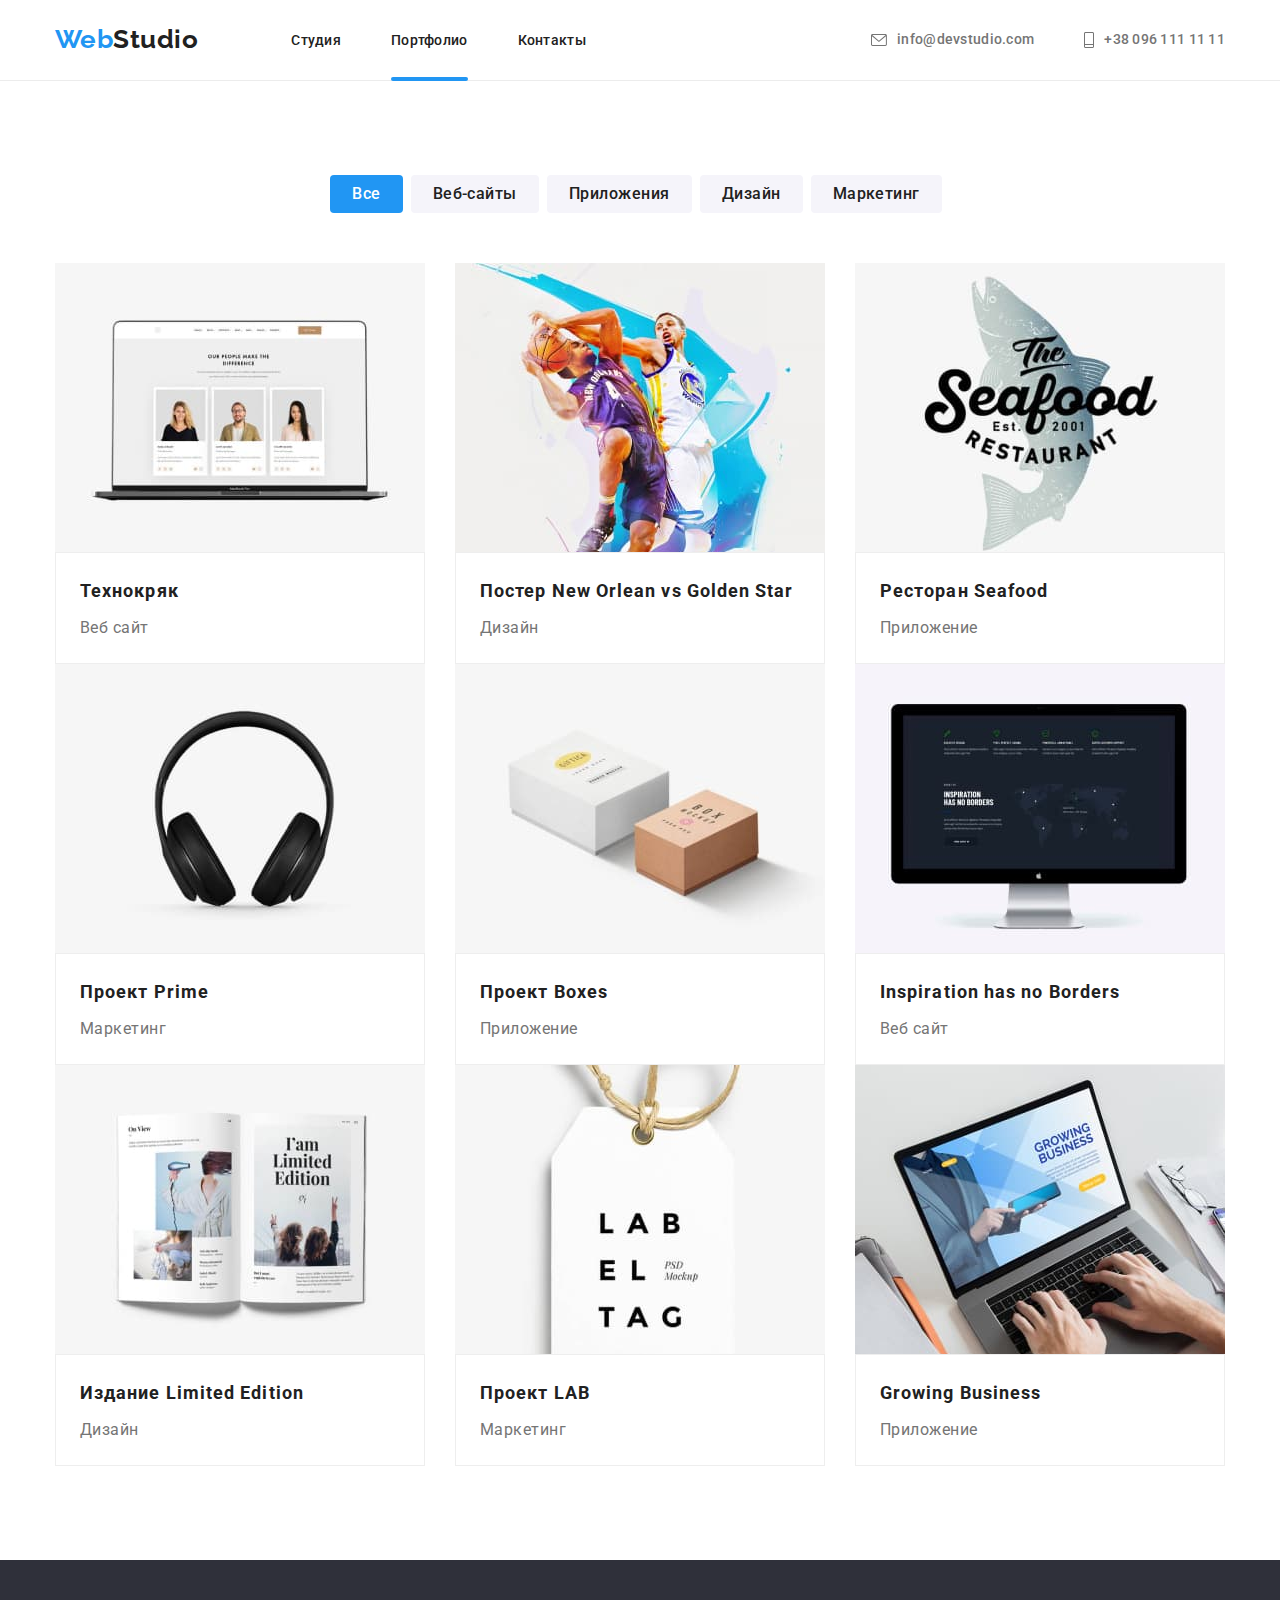
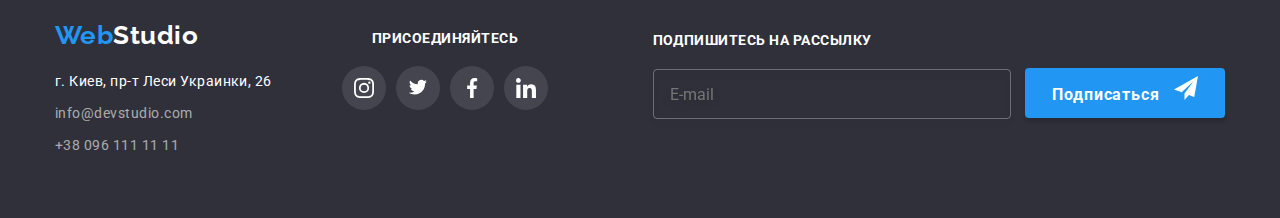
==== commit d573c4d0: "dz" ====
--- a/portfolio.html
+++ b/portfolio.html
@@ -108,7 +108,14 @@
         <li class="portfolio__item">
             <a href="#" class="portfolio__link">
              <div class="portfolio__pictureBlock">
-                 <img class="portfolio__picture" src="./images/web_site_technokriak.jpg" alt="Веб сайт Технокряк" width="370" height="294"/>
+
+                <picture>
+                    <source srcset="./images/portfolio/technokriak-desct-1x.jpg 1x, ./images/portfolio/technokriak-desct-2x.jpg 2x, ./images/portfolio/technokriak-desct-3x.jpg 3x" media="(min-width: 1200px)" />
+                        <source srcset="./images/portfolio/technokriak-tab-1x.jpg 1x, ./images/portfolio/technokriak-tab-2x.jpg 2x, ./images/portfolio/technokriak-tab-3x.jpg 3x" media="(min-width: 768px)" />
+                        <source srcset="./images/portfolio/technokriak-mob-1x.jpg 1x, ./images/portfolio/technokriak-mob-2x.jpg 2x, ./images/portfolio/technokriak-mob-3x.jpg 3x" media="(min-width: 320px)" />
+                 <img class="portfolio__picture" src="./images/portfolio/technokriak-desct-1x.jpg" alt="Веб сайт Технокряк" width="450"/>
+                </picture>
+
          <p class="portfolio__text-action">
         Ресурс предлагает комплексные предложения с разным уровнем функционала и сервисов. Все это позволит посетителю получить
         исчерпывающие сведения о компании или частном лице.
@@ -123,7 +130,15 @@
         <li class="portfolio__item">
         <a href="#" class="portfolio__link">
             <div class="portfolio__pictureBlock">
-            <img class="portfolio__picture" src="./images/design_poster.jpg" alt="Дизайн Постер" width="370" height="294" />
+            <picture>
+                    <source srcset="./images/portfolio/poster-desct-1x.jpg 1x, ./images/portfolio/poster-desct-2x.jpg 2x, ./images/portfolio/poster-desct-3x.jpg 3x" media="(min-width: 1200px)" />
+                    <source srcset="./images/portfolio/poster-tab-1x.jpg 1x, ./images/portfolio/poster-tab-2x.jpg 2x, ./images/portfolio/poster-tab-3x.jpg 3x" media="(min-width: 768px)" />
+                    <source srcset="./images/portfolio/poster-mob-1x.jpg 1x, ./images/portfolio/poster-mob-2x.jpg 2x, ./images/portfolio/poster-mob-3x.jpg 3x" media="(min-width: 320px)" />
+
+            <img class="portfolio__picture" src="./images/design_poster.jpg" alt="Дизайн Постер" width="450" />
+            </picture>
+
+
             <p class="portfolio__text-action">
              Ресурс предлагает комплексные предложения с разным уровнем функционала и сервисов. Все это позволит посетителю
              получить
@@ -139,7 +154,14 @@
         <li class="portfolio__item">
         <a href="#" class="portfolio__link">
             <div class="portfolio__pictureBlock">
-            <img class="portfolio__picture" src="./images/app_restaurant.jpg" alt="Ресторан Seafood" width="370" height="294" />
+            <picture>
+                    <source srcset="./images/portfolio/seafood-desct-1x.jpg 1x, ./images/portfolio/seafood-desct-2x.jpg 2x, ./images/portfolio/seafood-desct-3x.jpg 3x" media="(min-width: 1200px)" />
+                    <source srcset="./images/portfolio/seafood-tab-1x.jpg 1x, ./images/portfolio/seafood-tab-2x.jpg 2x, ./images/portfolio/seafood-tab-3x.jpg 3x" media="(min-width: 768px)" />
+                    <source srcset="./images/portfolio/seafood-mob-1x.jpg 1x, ./images/portfolio/seafood-mob-2x.jpg 2x, ./images/portfolio/seafood-mob-3x.jpg 3x" media="(min-width: 320px)" />
+
+            <img class="portfolio__picture" src="./images/app_restaurant.jpg" alt="Ресторан Seafood" width="450" />
+            </picture>
+            
             <p class="portfolio__text-action">
                 Ресурс предлагает комплексные предложения с разным уровнем функционала и сервисов. Все это позволит посетителю
                 получить
@@ -154,7 +176,14 @@
         <li class="portfolio__item">
         <a href="#" class="portfolio__link">
             <div class="portfolio__pictureBlock">
-            <img class="portfolio__picture" src="./images/marketing_project_prime.jpg" alt="Проект Prime" width="370" height="294" />
+            <picture>
+                    <source srcset="./images/portfolio/prime-desct-1x.jpg 1x, ./images/portfolio/prime-desct-2x.jpg 2x, ./images/portfolio/prime-desct-3x.jpg 3x" media="(min-width: 1200px)" />
+                    <source srcset="./images/portfolio/technokriak-tab-1x.jpg 1x, ./images/portfolio/technokriak-tab-2x.jpg 2x, ./images/portfolio/technokriak-tab-3x.jpg 3x" media="(min-width: 768px)" />
+                    <source srcset="./images/portfolio/prime-mob-1x.jpg 1x, ./images/portfolio/prime-mob-2x.jpg 2x, ./images/portfolio/prime-mob-3x.jpg 3x" media="(min-width: 320px)" />
+            
+            <img class="portfolio__picture" src="./images/marketing_project_prime.jpg" alt="Проект Prime" width="450" />
+            </picture>
+
             <p class="portfolio__text-action">
                 Ресурс предлагает комплексные предложения с разным уровнем функционала и сервисов. Все это позволит посетителю
                 получить
@@ -169,7 +198,14 @@
         <li class="portfolio__item">
         <a href="#" class="portfolio__link">
             <div class="portfolio__pictureBlock">
-            <img class="portfolio__picture" src="./images/app_project_boxes.jpg" alt="Проект Boxes" width="370" height="294" />
+            <picture>
+                    <source srcset="./images/portfolio/boxes-desct-1x.jpg 1x, ./images/portfolio/boxes-desct-2x.jpg 2x, ./images/portfolio/boxes-desct-3x.jpg 3x" media="(min-width: 1200px)" />
+                    <source srcset="./images/portfolio/boxes-tab-1x.jpg 1x, ./images/portfolio/boxes-tab-2x.jpg 2x, ./images/portfolio/boxes-tab-3x.jpg 3x" media="(min-width: 768px)" />
+                    <source srcset="./images/portfolio/boxes-mob-1x.jpg 1x, ./images/portfolio/boxes-mob-2x.jpg 2x, ./images/portfolio/boxes-mob-3x.jpg 3x" media="(min-width: 320px)" />
+            
+            <img class="portfolio__picture" src="./images/app_project_boxes.jpg" alt="Проект Boxes" width="450" />
+            </picture>
+
             <p class="portfolio__text-action">
                 Ресурс предлагает комплексные предложения с разным уровнем функционала и сервисов. Все это позволит посетителю
                 получить
@@ -184,7 +220,14 @@
         <li class="portfolio__item">
         <a href="#" class="portfolio__link">
             <div class="portfolio__pictureBlock">
-            <img class="portfolio__picture" src="./images/web_site_inspiration_has_no_borders.jpg" alt="Веб сайт Inspiration has not Borders" width="370" height="294" />
+            <picture>
+                    <source srcset="./images/portfolio/inspiration-desct-1x.jpg 1x, ./images/portfolio/inspiration-desct-2x.jpg 2x, ./images/portfolio/inspiration-desct-3x.jpg 3x" media="(min-width: 1200px)" />
+                    <source srcset="./images/portfolio/inspiration-tab-1x.jpg 1x, ./images/portfolio/inspiration-tab-2x.jpg 2x, ./images/portfolio/inspiration-tab-3x.jpg 3x" media="(min-width: 768px)" />
+                    <source srcset="./images/portfolio/inspiration-mob-1x.jpg 1x, ./images/portfolio/inspiration-mob-2x.jpg 2x, ./images/portfolio/inspiration-mob-3x.jpg 3x" media="(min-width: 320px)" />
+                
+            <img class="portfolio__picture" src="./images/web_site_inspiration_has_no_borders.jpg" alt="Веб сайт Inspiration has not Borders" width="450" />
+            </picture>
+
             <p class="portfolio__text-action">
                 Ресурс предлагает комплексные предложения с разным уровнем функционала и сервисов. Все это позволит посетителю
                 получить
@@ -199,7 +242,14 @@
         <li class="portfolio__item">
         <a href="#" class="portfolio__link">
             <div class="portfolio__pictureBlock">
-            <img class="portfolio__picture" src="./images/design_edition_limited_edition.jpg" alt="Издание Limited Edition" width="370" height="294" />
+            <picture>
+                    <source srcset="./images/portfolio/limited-edition-desct-1x.jpg 1x, ./images/portfolio/limited-edition-desct-2x.jpg 2x, ./images/portfolio/limited-edition-desct-3x.jpg 3x" media="(min-width: 1200px)" />
+                    <source srcset="./images/portfolio/limited-edition-tab-1x.jpg 1x, ./images/portfolio/limited-edition-tab-2x.jpg 2x, ./images/portfolio/limited-edition-tab-3x.jpg 3x" media="(min-width: 768px)" />
+                    <source srcset="./images/portfolio/limited-edition-mob-1x.jpg 1x, ./images/portfolio/limited-edition-mob-2x.jpg 2x, ./images/portfolio/limited-edition-mob-3x.jpg 3x" media="(min-width: 320px)" />
+            
+            <img class="portfolio__picture" src="./images/design_edition_limited_edition.jpg" alt="Издание Limited Edition" width="450"/>
+            </picture>
+            
             <p class="portfolio__text-action">
                 Ресурс предлагает комплексные предложения с разным уровнем функционала и сервисов. Все это позволит посетителю
                 получить
@@ -214,7 +264,14 @@
         <li class="portfolio__item">
           <a href="#" class="portfolio__link"> 
             <div class="portfolio__pictureBlock">
-            <img class="portfolio__picture" src="./images/marketing_project_lab.jpg" alt="Проект LAB" width="370" height="294" />
+            <picture>
+                    <source srcset="./images/portfolio/lab-desct-1x.jpg 1x, ./images/portfolio/lab-desct-2x.jpg 2x, ./images/portfolio/lab-desct-3x.jpg 3x" media="(min-width: 1200px)" />
+                    <source srcset="./images/portfolio/lab-tab-1x.jpg 1x, ./images/portfolio/lab-tab-2x.jpg 2x, ./images/portfolio/lab-tab-3x.jpg 3x" media="(min-width: 768px)" />
+                    <source srcset="./images/portfolio/lab-mob-1x.jpg 1x, ./images/portfolio/lab-mob-2x.jpg 2x, ./images/portfolio/lab-mob-3x.jpg 3x" media="(min-width: 320px)" />
+                
+                <img class="portfolio__picture" src="./images/marketing_project_lab.jpg" alt="Проект LAB" width="450"/>
+                </picture>
+
             <p class="portfolio__text-action">
                 Ресурс предлагает комплексные предложения с разным уровнем функционала и сервисов. Все это позволит посетителю
                 получить
@@ -229,7 +286,14 @@
         <li class="portfolio__item">
         <a href="#" class="portfolio__link">
             <div class="portfolio__pictureBlock">
-            <img class="portfolio__picture" src="./images/app_growing_business.jpg" alt="Приложение Growing Business" width="370" height="294" />
+           <picture>
+                    <source srcset="./images/portfolio/grovinh-business-desct-1x.jpg 1x, ./images/portfolio/grovinh-business-desct-2x.jpg 2x, ./images/portfolio/grovinh-business-desct-3x.jpg 3x" media="(min-width: 1200px)" />
+                    <source srcset="./images/portfolio/grovinh-business-tab-1x.jpg 1x, ./images/portfolio/grovinh-business-tab-2x.jpg 2x, ./images/portfolio/grovinh-business-tab-3x.jpg 3x" media="(min-width: 768px)" />
+                    <source srcset="./images/portfolio/grovinh-business-mob-1x.jpg 1x, ./images/portfolio/grovinh-business-mob-2x.jpg 2x, ./images/portfolio/grovinh-business-mob-3x.jpg 3x" media="(min-width: 320px)" />
+           
+            <img class="portfolio__picture" src="./images/app_growing_business.jpg" alt="Приложение Growing Business" width="450"  />
+            </picture>
+
             <p class="portfolio__text-action">
                 Ресурс предлагает комплексные предложения с разным уровнем функционала и сервисов. Все это позволит посетителю
                 получить
--- a/css/main.min.css
+++ b/css/main.min.css
@@ -1 +1 @@
-:root{--button-and-h1-color: #FFFFFF;--main-text-color: #757575;--small-text-color: #212121;--background-button-hover: #2196F3;--background-header-footer-color: #2F303A;--background-our-team-color: #F5F4FA;--background-svg-color: #AFB1B8}.button-close{display:-webkit-box;display:-ms-flexbox;display:flex;margin-left:auto;padding:0;border:none;font:inherit;color:inherit;background-color:rgba(0,0,0,0);cursor:pointer;position:absolute;right:8px;top:8px}.button-close__icon{fill:#000;border:1px solid rgba(0,0,0,.1);border-radius:50%}.button-close:hover .button-close__icon{fill:#2196f3}.button{font-family:Roboto,sans-serif;background-color:var(--background-button-hover);font-size:16px;line-height:1.87;font-weight:700;color:var(--button-and-h1-color);cursor:pointer;text-align:center;letter-spacing:.06em;border-radius:4px;-webkit-box-shadow:0px 4px 4px rgba(0,0,0,.15);box-shadow:0px 4px 4px rgba(0,0,0,.15);padding:10px 32px;border-width:0}.menu .button.active{background-color:var(--background-button-hover);color:var(--button-and-h1-color)}.menu .button{background-color:var(--background-our-team-color);color:var(--small-text-color);font-style:normal;font-weight:500;text-align:center;line-height:1.62;letter-spacing:.03em;padding:6px 22px;-webkit-box-shadow:none;box-shadow:none;-webkit-transition-property:background-color,color,-webkit-box-shadow;transition-property:background-color,color,-webkit-box-shadow;transition-property:background-color,color,box-shadow;transition-property:background-color,color,box-shadow,-webkit-box-shadow;-webkit-transition-duration:250ms;transition-duration:250ms;-webkit-transition-timing-function:cubic-bezier(0.4, 0, 0.2, 1);transition-timing-function:cubic-bezier(0.4, 0, 0.2, 1)}.menu .button:hover,.menu .button:active,.menu .button:focus{background-color:var(--background-button-hover);color:var(--button-and-h1-color);-webkit-box-shadow:0px 4px 4px rgba(0,0,0,.15);box-shadow:0px 4px 4px rgba(0,0,0,.15)}.policy+.button{margin-top:50px;padding-left:50px;padding-right:55px}.form-mailing-list button{width:200px;height:50px;margin-left:12px;padding-left:0px}.social-media{display:-webkit-box;display:-ms-flexbox;display:flex;text-align:center;padding-top:16px;list-style-type:none}.social-media__item{width:44px;height:44px}.social-media__item:nth-child(1){margin-left:32px;margin-right:10px}.social-media__item:nth-child(2){margin-right:10px}.social-media__item:nth-child(3){margin-right:10px}.social-media__item:nth-child(4){margin-right:32px}.social-media__link{display:-webkit-box;display:-ms-flexbox;display:flex;width:44px;height:44px;-webkit-box-align:center;-ms-flex-align:center;align-items:center;-webkit-box-pack:center;-ms-flex-pack:center;justify-content:center;color:var(--background-svg-color)}.social-media__link:hover,.social-media__link:focus{background-color:var(--background-button-hover);color:var(--button-and-h1-color);border-radius:50%;cursor:pointer;-webkit-transition-property:background-color,color;transition-property:background-color,color;-webkit-transition-duration:250ms;transition-duration:250ms;-webkit-transition-timing-function:cubic-bezier(0.4, 0, 0.2, 1);transition-timing-function:cubic-bezier(0.4, 0, 0.2, 1)}.social-media__icon{fill:currentColor}.social-media-footer{margin-top:60px}@media screen and (min-width: 768px){.social-media-footer{margin-top:0px}}@media screen and (min-width: 768px){.social-media-footer{margin-left:70px}}.social-media-footer__header{color:var(--button-and-h1-color);text-transform:uppercase;font-weight:700;font-size:14px;margin-bottom:20px;text-align:center}@media screen and (min-width: 768px){.social-media-footer__header{margin-top:10px}}.social-media-footer__list{list-style-type:none;display:-webkit-box;display:-ms-flexbox;display:flex;-webkit-box-pack:center;-ms-flex-pack:center;justify-content:center}.social-media-footer__item{margin-left:0px;margin-right:10px;background:rgba(255,255,255,.1);border-radius:50%;color:var(--button-and-h1-color)}.social-media-footer__item:last-child{margin-right:0px}.social-media-footer__link{display:-webkit-box;display:-ms-flexbox;display:flex;width:44px;height:44px;-webkit-box-align:center;-ms-flex-align:center;align-items:center;-webkit-box-pack:center;-ms-flex-pack:center;justify-content:center;color:var(--button-and-h1-color)}.social-media-footer__link:hover,.social-media-footer__link:focus{background-color:var(--background-button-hover);color:var(--button-and-h1-color);border-radius:50%;cursor:pointer;-webkit-transition-property:background-color,color;transition-property:background-color,color;-webkit-transition-duration:250ms;transition-duration:250ms;-webkit-transition-timing-function:cubic-bezier(0.4, 0, 0.2, 1);transition-timing-function:cubic-bezier(0.4, 0, 0.2, 1)}.social-media-footer__icon{fill:currentColor}.subscription{margin-top:60px}@media screen and (min-width: 1200px){.subscription{margin-top:0px}}.subscription__title{color:var(--button-and-h1-color);text-transform:uppercase;font-weight:700;font-size:14px;margin-bottom:20px;text-align:center}@media screen and (min-width: 1200px){.subscription__title{text-align:start;margin-top:12px}}.subscription__field{display:-webkit-box;display:-ms-flexbox;display:flex;-webkit-box-align:center;-ms-flex-align:center;align-items:center;-webkit-box-orient:vertical;-webkit-box-direction:normal;-ms-flex-direction:column;flex-direction:column}@media screen and (min-width: 768px){.subscription__field{display:-webkit-box;display:-ms-flexbox;display:flex;-webkit-box-orient:vertical;-webkit-box-direction:normal;-ms-flex-direction:column;flex-direction:column;margin:0 auto}}@media screen and (min-width: 1200px){.subscription__field{display:block;max-width:700px}}.subscription__input{width:100%;height:50px;padding-left:16px;padding-top:15px;padding-bottom:15px;font-size:16px;color:#fff;background-color:rgba(0,0,0,0);border:1px solid rgba(255,255,255,.3);border-radius:4px;-webkit-filter:drop-shadow(0px 4px 4px rgba(0, 0, 0, 0.15));filter:drop-shadow(0px 4px 4px rgba(0, 0, 0, 0.15))}@media screen and (min-width: 768px){.subscription__input{width:450px}}@media screen and (min-width: 1200px){.subscription__input{width:358px}}.subscription__input:hover,.subscription__input:focus{outline:rgba(0,0,0,0)}.subscription__button{width:200px;height:50px;margin:20px auto 0 auto;font-family:Roboto,sans-serif;background-color:var(--background-button-hover);font-size:16px;line-height:1.87;font-weight:700;color:var(--button-and-h1-color);cursor:pointer;text-align:center;letter-spacing:.06em;border-radius:4px;-webkit-box-shadow:0px 4px 4px rgba(0,0,0,.15);box-shadow:0px 4px 4px rgba(0,0,0,.15);border-width:0}@media screen and (min-width: 1200px){.subscription__button{margin-top:0px;margin-left:10px}}.subscription__icon{margin-left:9px;-webkit-box-align:center;-ms-flex-align:center;align-items:center;-webkit-box-pack:center;-ms-flex-pack:center;justify-content:center}.modal{position:absolute;width:528px;height:581px;top:50%;left:50%;-webkit-transform:translate(-50%, -50%) scale(1);transform:translate(-50%, -50%) scale(1);background-color:#fff;-webkit-box-shadow:0px 1px 3px rgba(0,0,0,.12),0px 1px 1px rgba(0,0,0,.14),0px 2px 1px rgba(0,0,0,.2);box-shadow:0px 1px 3px rgba(0,0,0,.12),0px 1px 1px rgba(0,0,0,.14),0px 2px 1px rgba(0,0,0,.2);border-radius:4px;padding-top:40px;padding-right:40px;padding-left:40px}.modal__form{display:inline-block}.modal__header{color:#212121;font-weight:700;font-size:20px;line-height:1.15;margin-bottom:2px}.modal__label{text-align:left;display:-webkit-box;display:-ms-flexbox;display:flex;-webkit-box-orient:vertical;-webkit-box-direction:normal;-ms-flex-direction:column;flex-direction:column;color:#757575;font-weight:400;font-size:12px;line-height:1.16;margin-bottom:4px;margin-top:10px}.modal__field{position:relative}.modal__entry{border:1px solid rgba(33,33,33,.2);border-radius:4px;font-size:16px;padding:6px 6px 6px 42px;font-size:16px;width:100%;height:40px}.modal__entry:hover+.modal__entry__icon,.modal__entry:focus+.modal__entry__icon{fill:#2196f3;-webkit-transition:250ms cubic-bezier(0.4, 0, 0.2, 1);transition:250ms cubic-bezier(0.4, 0, 0.2, 1)}.modal__entry:focus,.modal__entry:hover{border:1px solid #2196f3;outline:rgba(0,0,0,0);-webkit-transition:250ms cubic-bezier(0.4, 0, 0.2, 1);transition:250ms cubic-bezier(0.4, 0, 0.2, 1)}.modal__icon{position:absolute;left:15px;top:50%;-webkit-transform:translateY(-50%);transform:translateY(-50%)}.modal__field-comment{padding:12px 16px;border:1px solid rgba(33,33,33,.2);border-radius:4px;margin-bottom:20px;height:120px;width:448px;resize:none}.modal__field-comment:focus,.modal__field-comment:hover{border:1px solid #2196f3;outline:rgba(0,0,0,0);-webkit-transition:250ms cubic-bezier(0.4, 0, 0.2, 1);transition:250ms cubic-bezier(0.4, 0, 0.2, 1)}.modal__field-comment::-webkit-input-placeholder{font-weight:400;font-size:12px;line-height:1.16;color:rgba(117,117,117,.5)}.modal__field-comment::-moz-placeholder{font-weight:400;font-size:12px;line-height:1.16;color:rgba(117,117,117,.5)}.modal__field-comment:-ms-input-placeholder{font-weight:400;font-size:12px;line-height:1.16;color:rgba(117,117,117,.5)}.modal__field-comment::-ms-input-placeholder{font-weight:400;font-size:12px;line-height:1.16;color:rgba(117,117,117,.5)}.modal__field-comment::placeholder{font-weight:400;font-size:12px;line-height:1.16;color:rgba(117,117,117,.5)}.banner{position:relative;background-image:-webkit-gradient(linear, left top, right top, from(rgba(47, 48, 58, 0.4)), to(rgba(47, 48, 58, 0.4))),url("../images/banner_background.jpg");background-image:linear-gradient(to right, rgba(47, 48, 58, 0.4), rgba(47, 48, 58, 0.4)),url("../images/banner_background.jpg");background-color:var(--background-header-footer-color);background-repeat:no-repeat;background-position:center;background-size:cover;text-align:center;max-width:1600px;max-height:600px;margin-left:auto;margin-right:auto;padding-top:118px;padding-bottom:118px}.banner__title{color:var(--button-and-h1-color);text-transform:uppercase;line-height:1.61;font-size:26px;font-style:normal;font-weight:900;letter-spacing:.06em;max-width:360px;margin:0 auto 30px auto}@media screen and (min-width: 1200px){.banner__title{line-height:1.36;font-size:44px;max-width:696px;margin:0 auto 45px auto}}@media screen and (min-width: 1200px){.banner{padding-top:200px;padding-bottom:200px}}.backdrop{position:fixed;display:-webkit-box;display:-ms-flexbox;display:flex;margin:0 auto;width:100%;height:100%;z-index:1;left:50%;top:0px;-webkit-transform:translateX(-50%);transform:translateX(-50%);background:rgba(0,0,0,.2);background-image:-webkit-gradient(linear, left top, right top, from(rgba(0, 0, 0, 0.2)), to(rgba(0, 0, 0, 0.2)));background-image:linear-gradient(to right, rgba(0, 0, 0, 0.2), rgba(0, 0, 0, 0.2));-webkit-transition:opacity,isibility,1000ms cubic-bezier(0.4, 0, 0.2, 1);transition:opacity,isibility,1000ms cubic-bezier(0.4, 0, 0.2, 1);overflow-y:scroll;padding:50px 30px}.backdrop.is-hidden{opacity:0;pointer-events:none;visibility:hidden}.policy{display:-webkit-box;display:-ms-flexbox;display:flex;position:absolute;color:#757575;font-weight:400;font-size:14px;line-height:1.71;text-align:center;-webkit-box-align:center;-ms-flex-align:center;align-items:center;margin-left:12px}.policy__link{color:#2196f3;font-weight:400;font-size:14px;line-height:1.71}.policy__text{margin-left:8px;font-weight:400;font-size:14px;line-height:24px}.policy__iconBorder{-webkit-box-pack:center;-ms-flex-pack:center;justify-content:center;text-align:center}.policy__BoxBorder{display:-webkit-box;display:-ms-flexbox;display:flex;position:absolute;left:0px;margin:0px;padding:0px}.policy__iconCheck{opacity:0}.policy__input{-webkit-appearance:none;-moz-appearance:none;appearance:none;position:absolute}.policy__input:checked+.policy__iconCheck{fill:#fff;background-color:#2196f3;opacity:1;-webkit-transition:250ms cubic-bezier(0.4, 0, 0.2, 1);transition:250ms cubic-bezier(0.4, 0, 0.2, 1)}.policy__input:checked~.policy__BoxBorder{opacity:0}body{background-color:var(--main-white-color);font-family:Roboto,sans-serif;font-style:normal;letter-spacing:.03em}h1,h2,h3,h4,h5,h6,ul,li,p{margin:0;padding:0}.container{padding-left:15px;padding-right:15px;margin-left:auto;margin-right:auto}@media screen and (min-width: 480px){.container{max-width:480px}}@media screen and (min-width: 768px){.container{max-width:768px}}@media screen and (min-width: 1200px){.container{max-width:1200px}}.header{border-bottom:1px solid #ececec}.header__items{display:-webkit-box;display:-ms-flexbox;display:flex;position:relative;-webkit-box-pack:justify;-ms-flex-pack:justify;justify-content:space-between}.current{color:var(--background-button-hover)}.current:after{position:absolute;top:46px;left:0;content:"";display:block;width:100%;height:4px;background:#2196f3;border-radius:2px}.footer{background-color:var(--background-header-footer-color);padding-top:60px;padding-bottom:60px}@media screen and (min-width: 1200px){.footer__container{display:-webkit-box;display:-ms-flexbox;display:flex;text-align:center;-webkit-box-pack:justify;-ms-flex-pack:justify;justify-content:space-between}}@media screen and (min-width: 768px){.footer__adress{display:-webkit-box;display:-ms-flexbox;display:flex;-webkit-box-pack:justify;-ms-flex-pack:justify;justify-content:space-between;margin-left:76px;margin-right:89px}}@media screen and (min-width: 1200px){.footer__adress{display:-webkit-box;display:-ms-flexbox;display:flex;margin-left:0px}}.advantages{padding-top:94px;padding-bottom:60px}@media screen and (min-width: 1200px){.advantages{padding-bottom:94px}}@media screen and (min-width: 768px){.advantages__list{display:-webkit-box;display:-ms-flexbox;display:flex;-ms-flex-wrap:wrap;flex-wrap:wrap;-webkit-box-pack:justify;-ms-flex-pack:justify;justify-content:space-between}}.advantages__item{display:inline-block;margin-bottom:30px;width:100%}@media screen and (min-width: 768px){.advantages__item{width:calc((100% - 30px)/2)}}@media screen and (min-width: 1200px){.advantages__item{width:calc((100% - 90px)/4)}}.advantages__pictureBlock{background-color:var(--background-our-team-color);height:120px;border-radius:4px;margin-bottom:30px;display:-webkit-box;display:-ms-flexbox;display:flex;-webkit-box-align:center;-ms-flex-align:center;align-items:center;-webkit-box-pack:center;-ms-flex-pack:center;justify-content:center}.advantages__icon{width:65.32px;height:70px;fill:currentColor}.advantages__title{color:var(--small-text-color);text-transform:uppercase;font-weight:700;font-size:14px;line-height:1.14;margin-bottom:10px;text-align:center}@media screen and (min-width: 768px){.advantages__title{text-align:start}}.advantages__text{font-size:14px;color:var(--main-text-color);line-height:1.71}.our-team{background-color:var(--background-our-team-color);padding-top:60px;padding-bottom:60px}@media screen and (min-width: 1200px){.our-team{padding-top:94px}}.our-team__title{font-size:36px;line-height:1.17;text-align:center;text-transform:none;font-weight:700;margin-top:0;margin-bottom:50px}.our-team__list{background-color:var(--background-our-team-color);list-style:none}@media screen and (min-width: 768px){.our-team__list{display:-webkit-box;display:-ms-flexbox;display:flex;-ms-flex-wrap:wrap;flex-wrap:wrap;-webkit-box-pack:justify;-ms-flex-pack:justify;justify-content:space-between}}@media screen and (min-width: 768px){.our-team__item{width:calc((100% - 30px)/2)}}@media screen and (min-width: 1200px){.our-team__item{width:calc((100% - 90px)/4)}}.our-team__name{text-transform:none;font-size:16px;line-height:1.19;font-weight:500;text-align:center;margin-bottom:10px}.our-team__position{font-size:16px;line-height:1.16;color:var(--main-text-color);text-align:center}.our-team__section{background-color:var(--button-and-h1-color);-webkit-box-shadow:0px 1px 3px rgba(0,0,0,.12),0px 1px 1px rgba(0,0,0,.14),0px 2px 1px rgba(0,0,0,.2);box-shadow:0px 1px 3px rgba(0,0,0,.12),0px 1px 1px rgba(0,0,0,.14),0px 2px 1px rgba(0,0,0,.2);border-radius:0px 0px 4px 4px;padding-top:30px;padding-bottom:30px}.services{padding-bottom:94px}@media screen and (max-width: 1200px){.services{display:none}}.services__title{font-size:36px;line-height:1.17;text-align:center;text-transform:none;font-weight:700;margin-top:0;margin-bottom:50px}.services__list{display:-webkit-box;display:-ms-flexbox;display:flex;list-style:none}.services__item{position:relative;width:370px;height:294px}.services__item:nth-child(-n+2){margin-right:30px}.services__description{bottom:0px;position:absolute;width:100%;height:70px;display:-webkit-box;display:-ms-flexbox;display:flex;-webkit-box-align:center;-ms-flex-align:center;align-items:center;-webkit-box-pack:center;-ms-flex-pack:center;justify-content:center;background-image:-webkit-gradient(linear, left top, right top, from(rgba(47, 48, 58, 0.8)), to(rgba(47, 48, 58, 0.8)));background-image:linear-gradient(to right, rgba(47, 48, 58, 0.8), rgba(47, 48, 58, 0.8))}.services__text{color:#fff;line-height:1.14;text-transform:uppercase;font-size:14px;font-weight:700}.portfolio{margin-top:50px;list-style:none}@media screen and (min-width: 768px){.portfolio{display:-webkit-box;display:-ms-flexbox;display:flex;-ms-flex-wrap:wrap;flex-wrap:wrap;-webkit-box-pack:justify;-ms-flex-pack:justify;justify-content:space-between}}.portfolio__item{position:relative}@media screen and (min-width: 768px){.portfolio__item{width:calc((100% - 30px)/2)}}@media screen and (min-width: 1200px){.portfolio__item{width:calc((100% - 60px)/3)}}.portfolio__link{text-decoration:none;display:block}.portfolio__link:hover,.portfolio__link:focus{-webkit-box-shadow:0px 1px 1px rgba(0,0,0,.12),0px 4px 4px rgba(0,0,0,.06),1px 4px 6px rgba(0,0,0,.16);box-shadow:0px 1px 1px rgba(0,0,0,.12),0px 4px 4px rgba(0,0,0,.06),1px 4px 6px rgba(0,0,0,.16)}.portfolio__pictureBlock{position:relative;overflow:hidden}.portfolio__picture{margin-bottom:-5px}.portfolio__text-action{position:absolute;top:0;left:0;width:100%;height:100%;padding:63px 24px;-webkit-transform:translateY(100%);transform:translateY(100%);-webkit-transition:-webkit-transform 250ms cubic-bezier(0.4, 0, 0.2, 1);transition:-webkit-transform 250ms cubic-bezier(0.4, 0, 0.2, 1);transition:transform 250ms cubic-bezier(0.4, 0, 0.2, 1);transition:transform 250ms cubic-bezier(0.4, 0, 0.2, 1), -webkit-transform 250ms cubic-bezier(0.4, 0, 0.2, 1);color:#fff;background-color:#2196f3;line-height:1.55;font-size:18px;font-weight:400;opacity:.9}.portfolio__aside{border:1px solid #eee;padding:20px 24px}.portfolio__title{text-transform:none;font-weight:700;font-size:18px;line-height:2;letter-spacing:.06em;color:var(--small-text-color);margin-bottom:4px}.portfolio__subtitle{text-transform:none;font-size:16px;line-height:1.87;color:var(--main-text-color)}.portfolio__link:hover .portfolio__text-action,.portfolio__link:focus .portfolio__text-action{background-color:#2196f3;opacity:.9;color:#fff;line-height:1.55;font-size:18px;font-weight:400;-webkit-transform:translateY(0);transform:translateY(0)}.regular-customers{padding-top:94px;padding-bottom:94px}.regular-customers__title{font-size:36px;line-height:1.17;text-align:center;text-transform:none;font-weight:700;margin-top:0;margin-bottom:50px}.regular-customers__list{list-style:none;display:-webkit-box;display:-ms-flexbox;display:flex;-ms-flex-wrap:wrap;flex-wrap:wrap;-webkit-box-pack:justify;-ms-flex-pack:justify;justify-content:space-between}@media screen and (min-width: 1200px){.regular-customers__list{-ms-flex-wrap:nowrap;flex-wrap:nowrap}}.regular-customers__item{list-style-type:none;width:calc((100% - 30px)/2)}@media screen and (min-width: 768px){.regular-customers__item{width:calc((100% - 60px)/3)}}@media screen and (min-width: 1200px){.regular-customers__item{width:calc((100% - 150px)/6)}}.regular-customers__link{display:-webkit-box;display:-ms-flexbox;display:flex;-webkit-box-pack:center;-ms-flex-pack:center;justify-content:center;-webkit-box-align:center;-ms-flex-align:center;align-items:center;border:1px solid var(--background-svg-color);border-radius:4px;color:var(--background-svg-color);-webkit-transition-property:color,border;transition-property:color,border;-webkit-transition-duration:250ms;transition-duration:250ms;-webkit-transition-timing-function:cubic-bezier(0.4, 0, 0.2, 1);transition-timing-function:cubic-bezier(0.4, 0, 0.2, 1)}.regular-customers__link:hover,.regular-customers__link:focus{border:1px solid var(--background-button-hover);color:var(--background-button-hover);cursor:pointer}.regular-customers__icon{fill:currentColor}.menu{padding-top:94px;padding-bottom:94px}.menu__list{display:-webkit-box;display:-ms-flexbox;display:flex;-webkit-box-pack:start;-ms-flex-pack:start;justify-content:flex-start;-ms-flex-wrap:wrap;flex-wrap:wrap;list-style:none}@media screen and (min-width: 768px){.menu__list{-webkit-box-pack:center;-ms-flex-pack:center;justify-content:center}}.menu__item:not(last-child){margin-right:8px}.contacts{-webkit-box-align:center;-ms-flex-align:center;align-items:center;margin-left:auto;list-style-type:none;display:none}@media screen and (min-width: 768px){.contacts{display:inline-block;margin:auto 0px auto 0px}}@media screen and (min-width: 1200px){.contacts{display:-webkit-box;display:-ms-flexbox;display:flex}}.contacts__link{font-size:14px;line-height:1.14;letter-spacing:.02em;font-weight:500;font-style:normal;color:var(--main-text-color);display:-webkit-box;display:-ms-flexbox;display:flex;justify-items:center;text-align:center;text-decoration:none;-webkit-transition-property:color;transition-property:color;-webkit-transition-duration:250ms;transition-duration:250ms;-webkit-transition-timing-function:cubic-bezier(0.4, 0, 0.2, 1);transition-timing-function:cubic-bezier(0.4, 0, 0.2, 1)}.contacts__link:hover,.contacts__link:focus{color:var(--background-button-hover)}.contacts__icon{fill:currentColor;margin-right:10px}.contacts.bottom{display:block}.contacts__item:first-child{margin-right:50px}@media screen and (min-width: 768px){.contacts__item:first-child{margin-bottom:10px}}@media screen and (min-width: 1200px){.contacts__item:first-child{margin-bottom:0px}}.contacts-footer{display:block}.contacts-footer__list{list-style:none;text-align:center}@media screen and (min-width: 1200px){.contacts-footer__list{text-align:start}}.contacts-footer__item:not(:first-child){margin-top:8px}.contacts-footer__link{text-decoration:none;font-size:14px;line-height:1.71;font-style:normal;color:rgba(255,255,255,.6)}.contacts-footer__link:hover,.contacts-footer__link:focus{color:var(--background-button-hover)}.contacts-footer__link.map{color:var(--button-and-h1-color);font-style:normal;font-size:14px;line-height:1.71;-webkit-transition-property:color;transition-property:color;-webkit-transition-duration:250ms;transition-duration:250ms;-webkit-transition-timing-function:cubic-bezier(0.4, 0, 0.2, 1);transition-timing-function:cubic-bezier(0.4, 0, 0.2, 1)}.contacts-footer__link.map:hover,.contacts-footer__link.map:focus{color:var(--background-button-hover)}.navigation{display:-webkit-box;display:-ms-flexbox;display:flex;-webkit-box-pack:justify;-ms-flex-pack:justify;justify-content:space-between}@media screen and (min-width: 1200px){.navigation{-webkit-box-pack:start;-ms-flex-pack:start;justify-content:flex-start}}.navigation__list{display:none;list-style:none}@media screen and (min-width: 768px){.navigation__list{display:-webkit-box;display:-ms-flexbox;display:flex}}.navigation__link{text-decoration:none;color:var(--small-text-color);font-weight:500;letter-spacing:.02em;font-size:14px;line-height:1.14;-webkit-transition-property:color;transition-property:color;-webkit-transition-duration:250ms;transition-duration:250ms;-webkit-transition-timing-function:cubic-bezier(0.4, 0, 0.2, 1);transition-timing-function:cubic-bezier(0.4, 0, 0.2, 1)}.navigation__link:hover,.navigation__link:active,.navigation__link:focus{color:var(--background-button-hover)}.navigation__item{margin:auto 50px auto 0;position:relative}.navigation__icon-cross{display:none}.logo{display:-webkit-box;display:-ms-flexbox;display:flex;text-decoration:none;font-family:Raleway,sans-serif;font-weight:700;line-height:1.19;font-size:26px;margin:24px 93px 25px 0px}.logo__blue-part{color:var(--background-button-hover)}.logo__black-part{color:var(--small-text-color)}.logo__white-part{color:var(--button-and-h1-color)}.logo.bottom{margin:0 0 20px 0;-webkit-box-pack:center;-ms-flex-pack:center;justify-content:center}@media screen and (min-width: 1200px){.logo.bottom{-webkit-box-pack:start;-ms-flex-pack:start;justify-content:start}}.mobile-menu-container{display:none;position:absolute;top:100%;left:0;width:100%;background-color:#fff;padding:20px;font-size:20px;z-index:1}.mobile-menu-container.is-open{display:block}@media screen and (min-width: 768px){.mobile-menu-container{display:none}}.mobile-menu-box{display:-webkit-box;display:-ms-flexbox;display:flex;-webkit-box-pack:justify;-ms-flex-pack:justify;justify-content:space-between;-webkit-box-orient:vertical;-webkit-box-direction:normal;-ms-flex-direction:column;flex-direction:column;height:100%}@media screen and (min-width: 768px){.mobile-navigation-top{display:none}}@media screen and (min-width: 768px){.mobile-navigation-bottom{display:none}}.mobile-navigation{list-style:none}.mobile-navigation__link{text-decoration:none;font-weight:500;font-size:40px;line-height:1.17px;color:#212121}.mobile-navigation__link:hover,.mobile-navigation__link:active{color:#2196f3}.mobile-navigation__item:not(:last-child){margin-bottom:32px}.mobile-contacts{list-style:none}.mobile-contacts__phone{font-weight:500;font-size:34px;line-height:40px;color:#2196f3;text-decoration:none}.mobile-contacts__mail{font-weight:500;font-size:24px;line-height:28px;color:#757575;text-decoration:none}.mobile-contacts__item:first-child{margin-bottom:32px}.mobile-contacts__item:last-child{margin-bottom:64px}.button-mobile{display:inline-block;margin:0;padding:0;border:0;background-color:rgba(0,0,0,0)}.button-mobile__icon-cross{display:none}.button-mobile.is-open .button-mobile__icon-cross{display:block}.button-mobile.is-open .button-mobile__icon-menu{display:none}@media screen and (min-width: 768px){.button-mobile{display:none}}.mobile-social-menu{display:-webkit-box;display:-ms-flexbox;display:flex;list-style-type:none}.mobile-social-menu__item{padding-right:10px;padding-left:10px;border-right:1px solid rgba(33,33,33,.2)}.mobile-social-menu__item:last-child{border-right:none;padding-right:0px}.mobile-social-menu__item:first-child{padding-left:0px}.mobile-social-menu__link{text-decoration:none;font-weight:500;font-size:18px;color:#2196f3;letter-spacing:.02em;line-height:1.2}/*# sourceMappingURL=main.min.css.map */+:root{--button-and-h1-color: #FFFFFF;--main-text-color: #757575;--small-text-color: #212121;--background-button-hover: #2196F3;--background-header-footer-color: #2F303A;--background-our-team-color: #F5F4FA;--background-svg-color: #AFB1B8}.button-close{display:-webkit-box;display:-ms-flexbox;display:flex;margin-left:auto;padding:0;border:none;font:inherit;color:inherit;background-color:rgba(0,0,0,0);cursor:pointer;position:absolute;right:8px;top:8px}.button-close__icon{fill:#000;border:1px solid rgba(0,0,0,.1);border-radius:50%}.button-close:hover .button-close__icon{fill:#2196f3}.button{font-family:Roboto,sans-serif;background-color:var(--background-button-hover);font-size:16px;line-height:1.87;font-weight:700;color:var(--button-and-h1-color);cursor:pointer;text-align:center;letter-spacing:.06em;border-radius:4px;-webkit-box-shadow:0px 4px 4px rgba(0,0,0,.15);box-shadow:0px 4px 4px rgba(0,0,0,.15);padding:10px 32px;border-width:0}.menu .button.active{background-color:var(--background-button-hover);color:var(--button-and-h1-color)}.menu .button{background-color:var(--background-our-team-color);color:var(--small-text-color);font-style:normal;font-weight:500;text-align:center;line-height:1.62;letter-spacing:.03em;padding:6px 22px;-webkit-box-shadow:none;box-shadow:none;-webkit-transition-property:background-color,color,-webkit-box-shadow;transition-property:background-color,color,-webkit-box-shadow;transition-property:background-color,color,box-shadow;transition-property:background-color,color,box-shadow,-webkit-box-shadow;-webkit-transition-duration:250ms;transition-duration:250ms;-webkit-transition-timing-function:cubic-bezier(0.4, 0, 0.2, 1);transition-timing-function:cubic-bezier(0.4, 0, 0.2, 1)}.menu .button:hover,.menu .button:active,.menu .button:focus{background-color:var(--background-button-hover);color:var(--button-and-h1-color);-webkit-box-shadow:0px 4px 4px rgba(0,0,0,.15);box-shadow:0px 4px 4px rgba(0,0,0,.15)}.policy+.button{margin-top:50px;padding-left:50px;padding-right:55px}.form-mailing-list button{width:200px;height:50px;margin-left:12px;padding-left:0px}.social-media{display:-webkit-box;display:-ms-flexbox;display:flex;text-align:center;padding-top:16px;list-style-type:none}.social-media__item{width:44px;height:44px}.social-media__item:nth-child(1){margin-left:32px;margin-right:10px}.social-media__item:nth-child(2){margin-right:10px}.social-media__item:nth-child(3){margin-right:10px}.social-media__item:nth-child(4){margin-right:32px}.social-media__link{display:-webkit-box;display:-ms-flexbox;display:flex;width:44px;height:44px;-webkit-box-align:center;-ms-flex-align:center;align-items:center;-webkit-box-pack:center;-ms-flex-pack:center;justify-content:center;color:var(--background-svg-color)}.social-media__link:hover,.social-media__link:focus{background-color:var(--background-button-hover);color:var(--button-and-h1-color);border-radius:50%;cursor:pointer;-webkit-transition-property:background-color,color;transition-property:background-color,color;-webkit-transition-duration:250ms;transition-duration:250ms;-webkit-transition-timing-function:cubic-bezier(0.4, 0, 0.2, 1);transition-timing-function:cubic-bezier(0.4, 0, 0.2, 1)}.social-media__icon{fill:currentColor}.social-media-footer{margin-top:60px}@media screen and (min-width: 768px){.social-media-footer{margin-top:0px}}@media screen and (min-width: 768px){.social-media-footer{margin-left:70px}}.social-media-footer__header{color:var(--button-and-h1-color);text-transform:uppercase;font-weight:700;font-size:14px;margin-bottom:20px;text-align:center}@media screen and (min-width: 768px){.social-media-footer__header{margin-top:10px}}.social-media-footer__list{list-style-type:none;display:-webkit-box;display:-ms-flexbox;display:flex;-webkit-box-pack:center;-ms-flex-pack:center;justify-content:center}.social-media-footer__item{margin-left:0px;margin-right:10px;background:rgba(255,255,255,.1);border-radius:50%;color:var(--button-and-h1-color)}.social-media-footer__item:last-child{margin-right:0px}.social-media-footer__link{display:-webkit-box;display:-ms-flexbox;display:flex;width:44px;height:44px;-webkit-box-align:center;-ms-flex-align:center;align-items:center;-webkit-box-pack:center;-ms-flex-pack:center;justify-content:center;color:var(--button-and-h1-color)}.social-media-footer__link:hover,.social-media-footer__link:focus{background-color:var(--background-button-hover);color:var(--button-and-h1-color);border-radius:50%;cursor:pointer;-webkit-transition-property:background-color,color;transition-property:background-color,color;-webkit-transition-duration:250ms;transition-duration:250ms;-webkit-transition-timing-function:cubic-bezier(0.4, 0, 0.2, 1);transition-timing-function:cubic-bezier(0.4, 0, 0.2, 1)}.social-media-footer__icon{fill:currentColor}.subscription{margin-top:60px}@media screen and (min-width: 1200px){.subscription{margin-top:0px}}.subscription__title{color:var(--button-and-h1-color);text-transform:uppercase;font-weight:700;font-size:14px;margin-bottom:20px;text-align:center}@media screen and (min-width: 1200px){.subscription__title{text-align:start;margin-top:12px}}.subscription__field{display:-webkit-box;display:-ms-flexbox;display:flex;-webkit-box-align:center;-ms-flex-align:center;align-items:center;-webkit-box-orient:vertical;-webkit-box-direction:normal;-ms-flex-direction:column;flex-direction:column}@media screen and (min-width: 768px){.subscription__field{display:-webkit-box;display:-ms-flexbox;display:flex;-webkit-box-orient:vertical;-webkit-box-direction:normal;-ms-flex-direction:column;flex-direction:column;margin:0 auto}}@media screen and (min-width: 1200px){.subscription__field{display:block;max-width:700px}}.subscription__input{width:100%;height:50px;padding-left:16px;padding-top:15px;padding-bottom:15px;font-size:16px;color:#fff;background-color:rgba(0,0,0,0);border:1px solid rgba(255,255,255,.3);border-radius:4px;-webkit-filter:drop-shadow(0px 4px 4px rgba(0, 0, 0, 0.15));filter:drop-shadow(0px 4px 4px rgba(0, 0, 0, 0.15))}@media screen and (min-width: 768px){.subscription__input{width:450px}}@media screen and (min-width: 1200px){.subscription__input{width:358px}}.subscription__input:hover,.subscription__input:focus{outline:rgba(0,0,0,0)}.subscription__button{width:200px;height:50px;margin:20px auto 0 auto;font-family:Roboto,sans-serif;background-color:var(--background-button-hover);font-size:16px;line-height:1.87;font-weight:700;color:var(--button-and-h1-color);cursor:pointer;text-align:center;letter-spacing:.06em;border-radius:4px;-webkit-box-shadow:0px 4px 4px rgba(0,0,0,.15);box-shadow:0px 4px 4px rgba(0,0,0,.15);border-width:0}@media screen and (min-width: 1200px){.subscription__button{margin-top:0px;margin-left:10px}}.subscription__icon{margin-left:9px;-webkit-box-align:center;-ms-flex-align:center;align-items:center;-webkit-box-pack:center;-ms-flex-pack:center;justify-content:center}.modal{position:absolute;width:528px;height:581px;top:50%;left:50%;-webkit-transform:translate(-50%, -50%) scale(1);transform:translate(-50%, -50%) scale(1);background-color:#fff;-webkit-box-shadow:0px 1px 3px rgba(0,0,0,.12),0px 1px 1px rgba(0,0,0,.14),0px 2px 1px rgba(0,0,0,.2);box-shadow:0px 1px 3px rgba(0,0,0,.12),0px 1px 1px rgba(0,0,0,.14),0px 2px 1px rgba(0,0,0,.2);border-radius:4px;padding-top:40px;padding-right:40px;padding-left:40px}.modal__form{display:inline-block}.modal__header{color:#212121;font-weight:700;font-size:20px;line-height:1.15;margin-bottom:2px}.modal__label{text-align:left;display:-webkit-box;display:-ms-flexbox;display:flex;-webkit-box-orient:vertical;-webkit-box-direction:normal;-ms-flex-direction:column;flex-direction:column;color:#757575;font-weight:400;font-size:12px;line-height:1.16;margin-bottom:4px;margin-top:10px}.modal__field{position:relative}.modal__entry{border:1px solid rgba(33,33,33,.2);border-radius:4px;font-size:16px;padding:6px 6px 6px 42px;font-size:16px;width:100%;height:40px}.modal__entry:hover+.modal__entry__icon,.modal__entry:focus+.modal__entry__icon{fill:#2196f3;-webkit-transition:250ms cubic-bezier(0.4, 0, 0.2, 1);transition:250ms cubic-bezier(0.4, 0, 0.2, 1)}.modal__entry:focus,.modal__entry:hover{border:1px solid #2196f3;outline:rgba(0,0,0,0);-webkit-transition:250ms cubic-bezier(0.4, 0, 0.2, 1);transition:250ms cubic-bezier(0.4, 0, 0.2, 1)}.modal__icon{position:absolute;left:15px;top:50%;-webkit-transform:translateY(-50%);transform:translateY(-50%)}.modal__field-comment{padding:12px 16px;border:1px solid rgba(33,33,33,.2);border-radius:4px;margin-bottom:20px;height:120px;width:448px;resize:none}.modal__field-comment:focus,.modal__field-comment:hover{border:1px solid #2196f3;outline:rgba(0,0,0,0);-webkit-transition:250ms cubic-bezier(0.4, 0, 0.2, 1);transition:250ms cubic-bezier(0.4, 0, 0.2, 1)}.modal__field-comment::-webkit-input-placeholder{font-weight:400;font-size:12px;line-height:1.16;color:rgba(117,117,117,.5)}.modal__field-comment::-moz-placeholder{font-weight:400;font-size:12px;line-height:1.16;color:rgba(117,117,117,.5)}.modal__field-comment:-ms-input-placeholder{font-weight:400;font-size:12px;line-height:1.16;color:rgba(117,117,117,.5)}.modal__field-comment::-ms-input-placeholder{font-weight:400;font-size:12px;line-height:1.16;color:rgba(117,117,117,.5)}.modal__field-comment::placeholder{font-weight:400;font-size:12px;line-height:1.16;color:rgba(117,117,117,.5)}.banner{position:relative;background-image:-webkit-gradient(linear, left top, right top, from(rgba(47, 48, 58, 0.4)), to(rgba(47, 48, 58, 0.4))),url("../images/banner_background.jpg");background-image:linear-gradient(to right, rgba(47, 48, 58, 0.4), rgba(47, 48, 58, 0.4)),url("../images/banner_background.jpg");background-color:var(--background-header-footer-color);background-repeat:no-repeat;background-position:center;background-size:cover;text-align:center;max-width:1600px;max-height:600px;margin-left:auto;margin-right:auto;padding-top:118px;padding-bottom:118px}.banner__title{color:var(--button-and-h1-color);text-transform:uppercase;line-height:1.61;font-size:26px;font-style:normal;font-weight:900;letter-spacing:.06em;max-width:360px;margin:0 auto 30px auto}@media screen and (min-width: 1200px){.banner__title{line-height:1.36;font-size:44px;max-width:696px;margin:0 auto 45px auto}}@media screen and (min-width: 1200px){.banner{padding-top:200px;padding-bottom:200px}}.backdrop{position:fixed;display:-webkit-box;display:-ms-flexbox;display:flex;margin:0 auto;width:100%;height:100%;z-index:1;left:50%;top:0px;-webkit-transform:translateX(-50%);transform:translateX(-50%);background:rgba(0,0,0,.2);background-image:-webkit-gradient(linear, left top, right top, from(rgba(0, 0, 0, 0.2)), to(rgba(0, 0, 0, 0.2)));background-image:linear-gradient(to right, rgba(0, 0, 0, 0.2), rgba(0, 0, 0, 0.2));-webkit-transition:opacity,isibility,1000ms cubic-bezier(0.4, 0, 0.2, 1);transition:opacity,isibility,1000ms cubic-bezier(0.4, 0, 0.2, 1);overflow-y:scroll;padding:50px 30px}.backdrop.is-hidden{opacity:0;pointer-events:none;visibility:hidden}.policy{display:-webkit-box;display:-ms-flexbox;display:flex;position:absolute;color:#757575;font-weight:400;font-size:14px;line-height:1.71;text-align:center;-webkit-box-align:center;-ms-flex-align:center;align-items:center;margin-left:12px}.policy__link{color:#2196f3;font-weight:400;font-size:14px;line-height:1.71}.policy__text{margin-left:8px;font-weight:400;font-size:14px;line-height:24px}.policy__iconBorder{-webkit-box-pack:center;-ms-flex-pack:center;justify-content:center;text-align:center}.policy__BoxBorder{display:-webkit-box;display:-ms-flexbox;display:flex;position:absolute;left:0px;margin:0px;padding:0px}.policy__iconCheck{opacity:0}.policy__input{-webkit-appearance:none;-moz-appearance:none;appearance:none;position:absolute}.policy__input:checked+.policy__iconCheck{fill:#fff;background-color:#2196f3;opacity:1;-webkit-transition:250ms cubic-bezier(0.4, 0, 0.2, 1);transition:250ms cubic-bezier(0.4, 0, 0.2, 1)}.policy__input:checked~.policy__BoxBorder{opacity:0}body{background-color:var(--main-white-color);font-family:Roboto,sans-serif;font-style:normal;letter-spacing:.03em}img{max-width:100%;display:block;height:auto}h1,h2,h3,h4,h5,h6,ul,li,p{margin:0;padding:0}.container{padding-left:15px;padding-right:15px;margin-left:auto;margin-right:auto}@media screen and (min-width: 480px){.container{max-width:480px}}@media screen and (min-width: 768px){.container{max-width:768px}}@media screen and (min-width: 1200px){.container{max-width:1200px}}.header{border-bottom:1px solid #ececec}.header__items{display:-webkit-box;display:-ms-flexbox;display:flex;position:relative;-webkit-box-pack:justify;-ms-flex-pack:justify;justify-content:space-between}.current{color:var(--background-button-hover)}.current:after{position:absolute;top:46px;left:0;content:"";display:block;width:100%;height:4px;background:#2196f3;border-radius:2px}.footer{background-color:var(--background-header-footer-color);padding-top:60px;padding-bottom:60px}@media screen and (min-width: 1200px){.footer__container{display:-webkit-box;display:-ms-flexbox;display:flex;text-align:center;-webkit-box-pack:justify;-ms-flex-pack:justify;justify-content:space-between}}@media screen and (min-width: 768px){.footer__adress{display:-webkit-box;display:-ms-flexbox;display:flex;-webkit-box-pack:justify;-ms-flex-pack:justify;justify-content:space-between;margin-left:76px;margin-right:89px}}@media screen and (min-width: 1200px){.footer__adress{display:-webkit-box;display:-ms-flexbox;display:flex;margin-left:0px}}.advantages{padding-top:94px;padding-bottom:60px}@media screen and (min-width: 1200px){.advantages{padding-bottom:94px}}@media screen and (min-width: 768px){.advantages__list{display:-webkit-box;display:-ms-flexbox;display:flex;-ms-flex-wrap:wrap;flex-wrap:wrap;-webkit-box-pack:justify;-ms-flex-pack:justify;justify-content:space-between}}.advantages__item{display:inline-block;margin-bottom:30px;width:100%}@media screen and (min-width: 768px){.advantages__item{width:calc((100% - 30px)/2)}}@media screen and (min-width: 1200px){.advantages__item{width:calc((100% - 90px)/4)}}.advantages__pictureBlock{background-color:var(--background-our-team-color);height:120px;border-radius:4px;margin-bottom:30px;display:-webkit-box;display:-ms-flexbox;display:flex;-webkit-box-align:center;-ms-flex-align:center;align-items:center;-webkit-box-pack:center;-ms-flex-pack:center;justify-content:center}.advantages__icon{width:65.32px;height:70px;fill:currentColor}.advantages__title{color:var(--small-text-color);text-transform:uppercase;font-weight:700;font-size:14px;line-height:1.14;margin-bottom:10px;text-align:center}@media screen and (min-width: 768px){.advantages__title{text-align:start}}.advantages__text{font-size:14px;color:var(--main-text-color);line-height:1.71}.our-team{background-color:var(--background-our-team-color);padding-top:60px;padding-bottom:60px}@media screen and (min-width: 1200px){.our-team{padding-top:94px}}.our-team__title{font-size:36px;line-height:1.17;text-align:center;text-transform:none;font-weight:700;margin-top:0;margin-bottom:50px}.our-team__list{background-color:var(--background-our-team-color);list-style:none}@media screen and (min-width: 768px){.our-team__list{display:-webkit-box;display:-ms-flexbox;display:flex;-ms-flex-wrap:wrap;flex-wrap:wrap;-webkit-box-pack:justify;-ms-flex-pack:justify;justify-content:space-between}}@media screen and (min-width: 768px){.our-team__item{width:calc((100% - 30px)/2)}}@media screen and (min-width: 1200px){.our-team__item{width:calc((100% - 90px)/4)}}.our-team__name{text-transform:none;font-size:16px;line-height:1.19;font-weight:500;text-align:center;margin-bottom:10px}.our-team__position{font-size:16px;line-height:1.16;color:var(--main-text-color);text-align:center}.our-team__section{background-color:var(--button-and-h1-color);-webkit-box-shadow:0px 1px 3px rgba(0,0,0,.12),0px 1px 1px rgba(0,0,0,.14),0px 2px 1px rgba(0,0,0,.2);box-shadow:0px 1px 3px rgba(0,0,0,.12),0px 1px 1px rgba(0,0,0,.14),0px 2px 1px rgba(0,0,0,.2);border-radius:0px 0px 4px 4px;padding-top:30px;padding-bottom:30px}.services{padding-bottom:94px}@media screen and (max-width: 1200px){.services{display:none}}.services__title{font-size:36px;line-height:1.17;text-align:center;text-transform:none;font-weight:700;margin-top:0;margin-bottom:50px}.services__list{display:-webkit-box;display:-ms-flexbox;display:flex;list-style:none}.services__item{position:relative;width:370px;height:294px}.services__item:nth-child(-n+2){margin-right:30px}.services__description{bottom:0px;position:absolute;width:100%;height:70px;display:-webkit-box;display:-ms-flexbox;display:flex;-webkit-box-align:center;-ms-flex-align:center;align-items:center;-webkit-box-pack:center;-ms-flex-pack:center;justify-content:center;background-image:-webkit-gradient(linear, left top, right top, from(rgba(47, 48, 58, 0.8)), to(rgba(47, 48, 58, 0.8)));background-image:linear-gradient(to right, rgba(47, 48, 58, 0.8), rgba(47, 48, 58, 0.8))}.services__text{color:#fff;line-height:1.14;text-transform:uppercase;font-size:14px;font-weight:700}.portfolio{margin-top:50px;list-style:none}@media screen and (min-width: 768px){.portfolio{display:-webkit-box;display:-ms-flexbox;display:flex;-ms-flex-wrap:wrap;flex-wrap:wrap;-webkit-box-pack:justify;-ms-flex-pack:justify;justify-content:space-between}}.portfolio__item{position:relative}@media screen and (min-width: 768px){.portfolio__item{width:calc((100% - 30px)/2)}}@media screen and (min-width: 1200px){.portfolio__item{width:calc((100% - 60px)/3)}}.portfolio__link{text-decoration:none;display:block}.portfolio__link:hover,.portfolio__link:focus{-webkit-box-shadow:0px 1px 1px rgba(0,0,0,.12),0px 4px 4px rgba(0,0,0,.06),1px 4px 6px rgba(0,0,0,.16);box-shadow:0px 1px 1px rgba(0,0,0,.12),0px 4px 4px rgba(0,0,0,.06),1px 4px 6px rgba(0,0,0,.16)}.portfolio__pictureBlock{position:relative;overflow:hidden}.portfolio__picture{margin-bottom:-5px}.portfolio__text-action{position:absolute;top:0;left:0;width:100%;height:100%;padding:63px 24px;-webkit-transform:translateY(100%);transform:translateY(100%);-webkit-transition:-webkit-transform 250ms cubic-bezier(0.4, 0, 0.2, 1);transition:-webkit-transform 250ms cubic-bezier(0.4, 0, 0.2, 1);transition:transform 250ms cubic-bezier(0.4, 0, 0.2, 1);transition:transform 250ms cubic-bezier(0.4, 0, 0.2, 1), -webkit-transform 250ms cubic-bezier(0.4, 0, 0.2, 1);color:#fff;background-color:#2196f3;line-height:1.55;font-size:18px;font-weight:400;opacity:.9}.portfolio__aside{border:1px solid #eee;padding:20px 24px}.portfolio__title{text-transform:none;font-weight:700;font-size:18px;line-height:2;letter-spacing:.06em;color:var(--small-text-color);margin-bottom:4px}.portfolio__subtitle{text-transform:none;font-size:16px;line-height:1.87;color:var(--main-text-color)}.portfolio__link:hover .portfolio__text-action,.portfolio__link:focus .portfolio__text-action{background-color:#2196f3;opacity:.9;color:#fff;line-height:1.55;font-size:18px;font-weight:400;-webkit-transform:translateY(0);transform:translateY(0)}.regular-customers{padding-top:94px;padding-bottom:94px}.regular-customers__title{font-size:36px;line-height:1.17;text-align:center;text-transform:none;font-weight:700;margin-top:0;margin-bottom:50px}.regular-customers__list{list-style:none;display:-webkit-box;display:-ms-flexbox;display:flex;-ms-flex-wrap:wrap;flex-wrap:wrap;-webkit-box-pack:justify;-ms-flex-pack:justify;justify-content:space-between}@media screen and (min-width: 1200px){.regular-customers__list{-ms-flex-wrap:nowrap;flex-wrap:nowrap}}.regular-customers__item{list-style-type:none;width:calc((100% - 30px)/2)}@media screen and (min-width: 768px){.regular-customers__item{width:calc((100% - 60px)/3)}}@media screen and (min-width: 1200px){.regular-customers__item{width:calc((100% - 150px)/6)}}.regular-customers__link{display:-webkit-box;display:-ms-flexbox;display:flex;-webkit-box-pack:center;-ms-flex-pack:center;justify-content:center;-webkit-box-align:center;-ms-flex-align:center;align-items:center;border:1px solid var(--background-svg-color);border-radius:4px;color:var(--background-svg-color);-webkit-transition-property:color,border;transition-property:color,border;-webkit-transition-duration:250ms;transition-duration:250ms;-webkit-transition-timing-function:cubic-bezier(0.4, 0, 0.2, 1);transition-timing-function:cubic-bezier(0.4, 0, 0.2, 1)}.regular-customers__link:hover,.regular-customers__link:focus{border:1px solid var(--background-button-hover);color:var(--background-button-hover);cursor:pointer}.regular-customers__icon{fill:currentColor}.menu{padding-top:94px;padding-bottom:94px}.menu__list{display:-webkit-box;display:-ms-flexbox;display:flex;-webkit-box-pack:start;-ms-flex-pack:start;justify-content:flex-start;-ms-flex-wrap:wrap;flex-wrap:wrap;list-style:none}@media screen and (min-width: 768px){.menu__list{-webkit-box-pack:center;-ms-flex-pack:center;justify-content:center}}.menu__item:not(last-child){margin-right:8px}.contacts{-webkit-box-align:center;-ms-flex-align:center;align-items:center;margin-left:auto;list-style-type:none;display:none}@media screen and (min-width: 768px){.contacts{display:inline-block;margin:auto 0px auto 0px}}@media screen and (min-width: 1200px){.contacts{display:-webkit-box;display:-ms-flexbox;display:flex}}.contacts__link{font-size:14px;line-height:1.14;letter-spacing:.02em;font-weight:500;font-style:normal;color:var(--main-text-color);display:-webkit-box;display:-ms-flexbox;display:flex;justify-items:center;text-align:center;text-decoration:none;-webkit-transition-property:color;transition-property:color;-webkit-transition-duration:250ms;transition-duration:250ms;-webkit-transition-timing-function:cubic-bezier(0.4, 0, 0.2, 1);transition-timing-function:cubic-bezier(0.4, 0, 0.2, 1)}.contacts__link:hover,.contacts__link:focus{color:var(--background-button-hover)}.contacts__icon{fill:currentColor;margin-right:10px}.contacts.bottom{display:block}.contacts__item:first-child{margin-right:50px}@media screen and (min-width: 768px){.contacts__item:first-child{margin-bottom:10px}}@media screen and (min-width: 1200px){.contacts__item:first-child{margin-bottom:0px}}.contacts-footer{display:block}.contacts-footer__list{list-style:none;text-align:center}@media screen and (min-width: 1200px){.contacts-footer__list{text-align:start}}.contacts-footer__item:not(:first-child){margin-top:8px}.contacts-footer__link{text-decoration:none;font-size:14px;line-height:1.71;font-style:normal;color:rgba(255,255,255,.6)}.contacts-footer__link:hover,.contacts-footer__link:focus{color:var(--background-button-hover)}.contacts-footer__link.map{color:var(--button-and-h1-color);font-style:normal;font-size:14px;line-height:1.71;-webkit-transition-property:color;transition-property:color;-webkit-transition-duration:250ms;transition-duration:250ms;-webkit-transition-timing-function:cubic-bezier(0.4, 0, 0.2, 1);transition-timing-function:cubic-bezier(0.4, 0, 0.2, 1)}.contacts-footer__link.map:hover,.contacts-footer__link.map:focus{color:var(--background-button-hover)}.navigation{display:-webkit-box;display:-ms-flexbox;display:flex;-webkit-box-pack:justify;-ms-flex-pack:justify;justify-content:space-between}@media screen and (min-width: 1200px){.navigation{-webkit-box-pack:start;-ms-flex-pack:start;justify-content:flex-start}}.navigation__list{display:none;list-style:none}@media screen and (min-width: 768px){.navigation__list{display:-webkit-box;display:-ms-flexbox;display:flex}}.navigation__link{text-decoration:none;color:var(--small-text-color);font-weight:500;letter-spacing:.02em;font-size:14px;line-height:1.14;-webkit-transition-property:color;transition-property:color;-webkit-transition-duration:250ms;transition-duration:250ms;-webkit-transition-timing-function:cubic-bezier(0.4, 0, 0.2, 1);transition-timing-function:cubic-bezier(0.4, 0, 0.2, 1)}.navigation__link:hover,.navigation__link:active,.navigation__link:focus{color:var(--background-button-hover)}.navigation__item{margin:auto 50px auto 0;position:relative}.navigation__icon-cross{display:none}.logo{display:-webkit-box;display:-ms-flexbox;display:flex;text-decoration:none;font-family:Raleway,sans-serif;font-weight:700;line-height:1.19;font-size:26px;margin:24px 93px 25px 0px}.logo__blue-part{color:var(--background-button-hover)}.logo__black-part{color:var(--small-text-color)}.logo__white-part{color:var(--button-and-h1-color)}.logo.bottom{margin:0 0 20px 0;-webkit-box-pack:center;-ms-flex-pack:center;justify-content:center}@media screen and (min-width: 1200px){.logo.bottom{-webkit-box-pack:start;-ms-flex-pack:start;justify-content:start}}.mobile-menu-container{display:none;position:absolute;top:100%;left:0;width:100%;background-color:#fff;padding:20px;font-size:20px;z-index:1}.mobile-menu-container.is-open{display:block}@media screen and (min-width: 768px){.mobile-menu-container{display:none}}.mobile-menu-box{display:-webkit-box;display:-ms-flexbox;display:flex;-webkit-box-pack:justify;-ms-flex-pack:justify;justify-content:space-between;-webkit-box-orient:vertical;-webkit-box-direction:normal;-ms-flex-direction:column;flex-direction:column;height:100%}@media screen and (min-width: 768px){.mobile-navigation-top{display:none}}@media screen and (min-width: 768px){.mobile-navigation-bottom{display:none}}.mobile-navigation{list-style:none}.mobile-navigation__link{text-decoration:none;font-weight:500;font-size:40px;line-height:1.17px;color:#212121}.mobile-navigation__link:hover,.mobile-navigation__link:active{color:#2196f3}.mobile-navigation__item:not(:last-child){margin-bottom:32px}.mobile-contacts{list-style:none}.mobile-contacts__phone{font-weight:500;font-size:34px;line-height:40px;color:#2196f3;text-decoration:none}.mobile-contacts__mail{font-weight:500;font-size:24px;line-height:28px;color:#757575;text-decoration:none}.mobile-contacts__item:first-child{margin-bottom:32px}.mobile-contacts__item:last-child{margin-bottom:64px}.button-mobile{display:inline-block;margin:0;padding:0;border:0;background-color:rgba(0,0,0,0)}.button-mobile__icon-cross{display:none}.button-mobile.is-open .button-mobile__icon-cross{display:block}.button-mobile.is-open .button-mobile__icon-menu{display:none}@media screen and (min-width: 768px){.button-mobile{display:none}}.mobile-social-menu{display:-webkit-box;display:-ms-flexbox;display:flex;list-style-type:none}.mobile-social-menu__item{padding-right:10px;padding-left:10px;border-right:1px solid rgba(33,33,33,.2)}.mobile-social-menu__item:last-child{border-right:none;padding-right:0px}.mobile-social-menu__item:first-child{padding-left:0px}.mobile-social-menu__link{text-decoration:none;font-weight:500;font-size:18px;color:#2196f3;letter-spacing:.02em;line-height:1.2}/*# sourceMappingURL=main.min.css.map */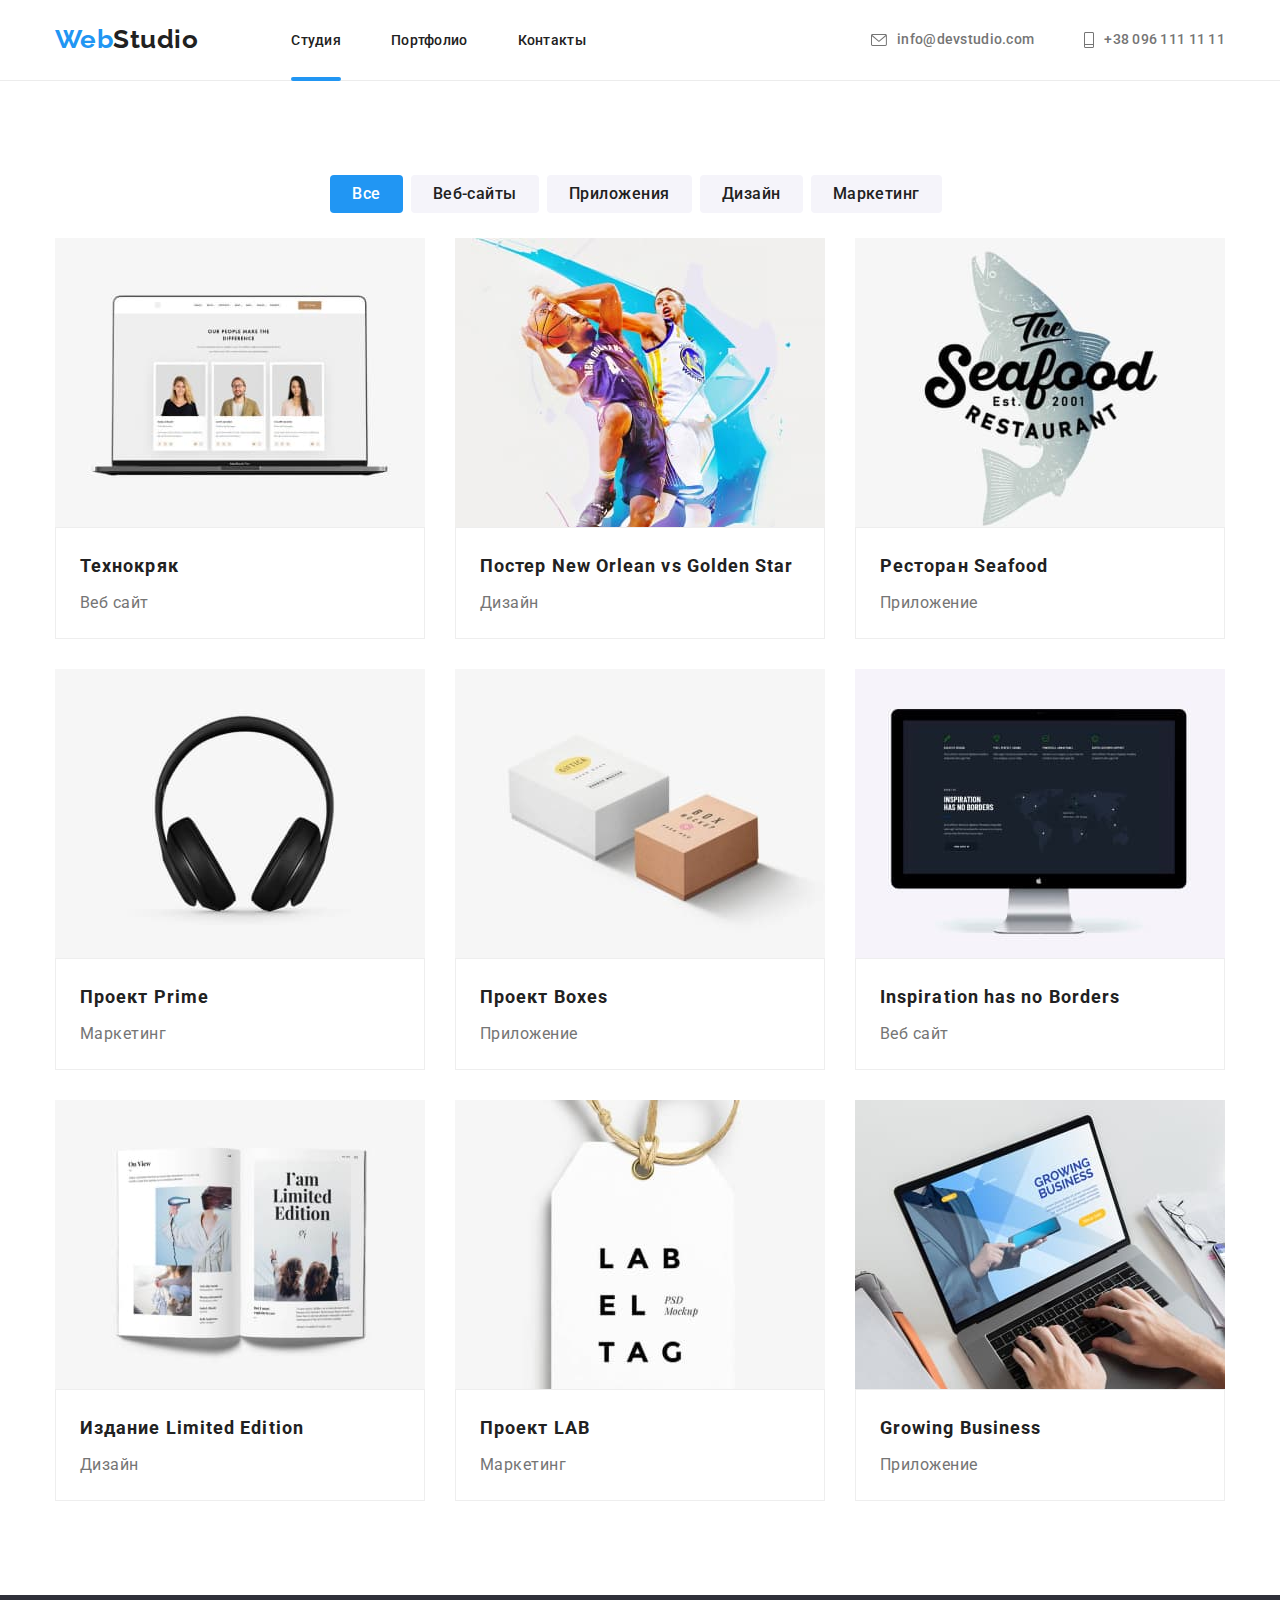
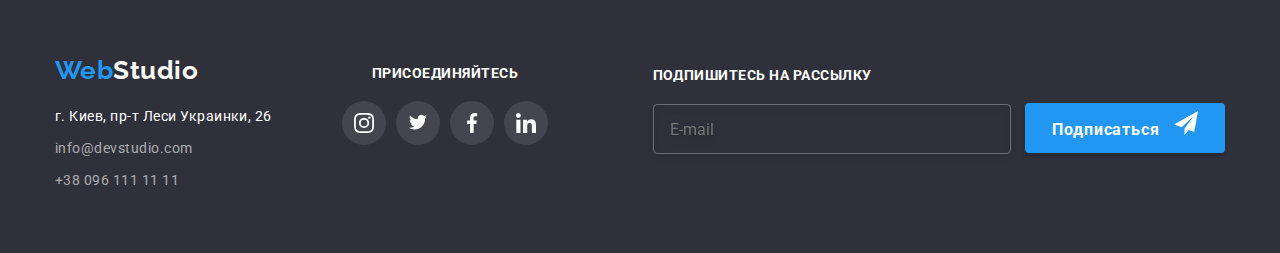
==== commit feab4017: "test menu" ====
--- a/portfolio.html
+++ b/portfolio.html
@@ -21,8 +21,8 @@
             </a>
 
             <ul class="navigation__list">
-                <li class="navigation__item"><a href="./index.html" class="navigation__link">Студия</a></li>
-                <li class="navigation__item"><a href="./portfolio.html" class="navigation__link current">Портфолио</a></li>
+                <li class="navigation__item"><a href="./index.html" class="navigation__link current">Студия</a></li>
+                <li class="navigation__item"><a href="./portfolio.html" class="navigation__link">Портфолио</a></li>
                 <li class="navigation__item"><a href="#" class="navigation__link">Контакты</a></li>
             </ul>
         </nav>
@@ -41,17 +41,25 @@
                     +38 096 111 11 11</a></li>
         </ul>
 
-        <button type="button" class="button-mobile" data-menu-button>
+        <button type="button" class="button-mobile button-open" data-menu-open>
             <svg width="24" height="16" aria-controls="mobile-menu-container"
                 aria-label="Переключатель мобильного меню">
-                <use class="button-mobile__icon-cross" href="./images/icon-navigation.svg#icon-icon-navigation-close">
+                <use class="button-mobile__icon-menu" href="./images/icon-navigation.svg#icon-icon-navigation">
                 </use>
-                <use class="button-mobile__icon-menu" href="./images/icon-navigation.svg#icon-icon-navigation"></use>
             </svg>
         </button>
 
-        <div class="mobile-menu-container" id="mobile-menu-container" data-menu>
+        <div class="mobile-menu-container is-hidden" id="mobile-menu-container" data-menu>
             <div class="container mobile-menu-box">
+
+                <button type="button" class="button-mobile button-close" data-menu-close>
+                    <svg width="24" height="16" aria-controls="mobile-menu-container"
+                        aria-label="Переключатель мобильного меню">
+                        <use class="button-mobile__icon-cross"
+                            href="./images/icon-navigation.svg#icon-icon-navigation-close"></use>
+                    </svg>
+                </button>
+
                 <div class="mobile-navigation-top">
                     <ul class="mobile-navigation">
                         <li class="mobile-navigation__item"><a href="./index.html"
--- a/css/main.min.css
+++ b/css/main.min.css
@@ -1 +1 @@
-:root{--button-and-h1-color: #FFFFFF;--main-text-color: #757575;--small-text-color: #212121;--background-button-hover: #2196F3;--background-header-footer-color: #2F303A;--background-our-team-color: #F5F4FA;--background-svg-color: #AFB1B8}.button-close{display:-webkit-box;display:-ms-flexbox;display:flex;margin-left:auto;padding:0;border:none;font:inherit;color:inherit;background-color:rgba(0,0,0,0);cursor:pointer;position:absolute;right:8px;top:8px}.button-close__icon{fill:#000;border:1px solid rgba(0,0,0,.1);border-radius:50%}.button-close:hover .button-close__icon{fill:#2196f3}.button{font-family:Roboto,sans-serif;background-color:var(--background-button-hover);font-size:16px;line-height:1.87;font-weight:700;color:var(--button-and-h1-color);cursor:pointer;text-align:center;letter-spacing:.06em;border-radius:4px;-webkit-box-shadow:0px 4px 4px rgba(0,0,0,.15);box-shadow:0px 4px 4px rgba(0,0,0,.15);padding:10px 32px;border-width:0}.menu .button.active{background-color:var(--background-button-hover);color:var(--button-and-h1-color)}.menu .button{background-color:var(--background-our-team-color);color:var(--small-text-color);font-style:normal;font-weight:500;text-align:center;line-height:1.62;letter-spacing:.03em;padding:6px 22px;-webkit-box-shadow:none;box-shadow:none;-webkit-transition-property:background-color,color,-webkit-box-shadow;transition-property:background-color,color,-webkit-box-shadow;transition-property:background-color,color,box-shadow;transition-property:background-color,color,box-shadow,-webkit-box-shadow;-webkit-transition-duration:250ms;transition-duration:250ms;-webkit-transition-timing-function:cubic-bezier(0.4, 0, 0.2, 1);transition-timing-function:cubic-bezier(0.4, 0, 0.2, 1)}.menu .button:hover,.menu .button:active,.menu .button:focus{background-color:var(--background-button-hover);color:var(--button-and-h1-color);-webkit-box-shadow:0px 4px 4px rgba(0,0,0,.15);box-shadow:0px 4px 4px rgba(0,0,0,.15)}.policy+.button{margin-top:50px;padding-left:50px;padding-right:55px}.form-mailing-list button{width:200px;height:50px;margin-left:12px;padding-left:0px}.social-media{display:-webkit-box;display:-ms-flexbox;display:flex;text-align:center;padding-top:16px;list-style-type:none}.social-media__item{width:44px;height:44px}.social-media__item:nth-child(1){margin-left:32px;margin-right:10px}.social-media__item:nth-child(2){margin-right:10px}.social-media__item:nth-child(3){margin-right:10px}.social-media__item:nth-child(4){margin-right:32px}.social-media__link{display:-webkit-box;display:-ms-flexbox;display:flex;width:44px;height:44px;-webkit-box-align:center;-ms-flex-align:center;align-items:center;-webkit-box-pack:center;-ms-flex-pack:center;justify-content:center;color:var(--background-svg-color)}.social-media__link:hover,.social-media__link:focus{background-color:var(--background-button-hover);color:var(--button-and-h1-color);border-radius:50%;cursor:pointer;-webkit-transition-property:background-color,color;transition-property:background-color,color;-webkit-transition-duration:250ms;transition-duration:250ms;-webkit-transition-timing-function:cubic-bezier(0.4, 0, 0.2, 1);transition-timing-function:cubic-bezier(0.4, 0, 0.2, 1)}.social-media__icon{fill:currentColor}.social-media-footer{margin-top:60px}@media screen and (min-width: 768px){.social-media-footer{margin-top:0px}}@media screen and (min-width: 768px){.social-media-footer{margin-left:70px}}.social-media-footer__header{color:var(--button-and-h1-color);text-transform:uppercase;font-weight:700;font-size:14px;margin-bottom:20px;text-align:center}@media screen and (min-width: 768px){.social-media-footer__header{margin-top:10px}}.social-media-footer__list{list-style-type:none;display:-webkit-box;display:-ms-flexbox;display:flex;-webkit-box-pack:center;-ms-flex-pack:center;justify-content:center}.social-media-footer__item{margin-left:0px;margin-right:10px;background:rgba(255,255,255,.1);border-radius:50%;color:var(--button-and-h1-color)}.social-media-footer__item:last-child{margin-right:0px}.social-media-footer__link{display:-webkit-box;display:-ms-flexbox;display:flex;width:44px;height:44px;-webkit-box-align:center;-ms-flex-align:center;align-items:center;-webkit-box-pack:center;-ms-flex-pack:center;justify-content:center;color:var(--button-and-h1-color)}.social-media-footer__link:hover,.social-media-footer__link:focus{background-color:var(--background-button-hover);color:var(--button-and-h1-color);border-radius:50%;cursor:pointer;-webkit-transition-property:background-color,color;transition-property:background-color,color;-webkit-transition-duration:250ms;transition-duration:250ms;-webkit-transition-timing-function:cubic-bezier(0.4, 0, 0.2, 1);transition-timing-function:cubic-bezier(0.4, 0, 0.2, 1)}.social-media-footer__icon{fill:currentColor}.subscription{margin-top:60px}@media screen and (min-width: 1200px){.subscription{margin-top:0px}}.subscription__title{color:var(--button-and-h1-color);text-transform:uppercase;font-weight:700;font-size:14px;margin-bottom:20px;text-align:center}@media screen and (min-width: 1200px){.subscription__title{text-align:start;margin-top:12px}}.subscription__field{display:-webkit-box;display:-ms-flexbox;display:flex;-webkit-box-align:center;-ms-flex-align:center;align-items:center;-webkit-box-orient:vertical;-webkit-box-direction:normal;-ms-flex-direction:column;flex-direction:column}@media screen and (min-width: 768px){.subscription__field{display:-webkit-box;display:-ms-flexbox;display:flex;-webkit-box-orient:vertical;-webkit-box-direction:normal;-ms-flex-direction:column;flex-direction:column;margin:0 auto}}@media screen and (min-width: 1200px){.subscription__field{display:block;max-width:700px}}.subscription__input{width:100%;height:50px;padding-left:16px;padding-top:15px;padding-bottom:15px;font-size:16px;color:#fff;background-color:rgba(0,0,0,0);border:1px solid rgba(255,255,255,.3);border-radius:4px;-webkit-filter:drop-shadow(0px 4px 4px rgba(0, 0, 0, 0.15));filter:drop-shadow(0px 4px 4px rgba(0, 0, 0, 0.15))}@media screen and (min-width: 768px){.subscription__input{width:450px}}@media screen and (min-width: 1200px){.subscription__input{width:358px}}.subscription__input:hover,.subscription__input:focus{outline:rgba(0,0,0,0)}.subscription__button{width:200px;height:50px;margin:20px auto 0 auto;font-family:Roboto,sans-serif;background-color:var(--background-button-hover);font-size:16px;line-height:1.87;font-weight:700;color:var(--button-and-h1-color);cursor:pointer;text-align:center;letter-spacing:.06em;border-radius:4px;-webkit-box-shadow:0px 4px 4px rgba(0,0,0,.15);box-shadow:0px 4px 4px rgba(0,0,0,.15);border-width:0}@media screen and (min-width: 1200px){.subscription__button{margin-top:0px;margin-left:10px}}.subscription__icon{margin-left:9px;-webkit-box-align:center;-ms-flex-align:center;align-items:center;-webkit-box-pack:center;-ms-flex-pack:center;justify-content:center}.modal{position:absolute;width:528px;height:581px;top:50%;left:50%;-webkit-transform:translate(-50%, -50%) scale(1);transform:translate(-50%, -50%) scale(1);background-color:#fff;-webkit-box-shadow:0px 1px 3px rgba(0,0,0,.12),0px 1px 1px rgba(0,0,0,.14),0px 2px 1px rgba(0,0,0,.2);box-shadow:0px 1px 3px rgba(0,0,0,.12),0px 1px 1px rgba(0,0,0,.14),0px 2px 1px rgba(0,0,0,.2);border-radius:4px;padding-top:40px;padding-right:40px;padding-left:40px}.modal__form{display:inline-block}.modal__header{color:#212121;font-weight:700;font-size:20px;line-height:1.15;margin-bottom:2px}.modal__label{text-align:left;display:-webkit-box;display:-ms-flexbox;display:flex;-webkit-box-orient:vertical;-webkit-box-direction:normal;-ms-flex-direction:column;flex-direction:column;color:#757575;font-weight:400;font-size:12px;line-height:1.16;margin-bottom:4px;margin-top:10px}.modal__field{position:relative}.modal__entry{border:1px solid rgba(33,33,33,.2);border-radius:4px;font-size:16px;padding:6px 6px 6px 42px;font-size:16px;width:100%;height:40px}.modal__entry:hover+.modal__entry__icon,.modal__entry:focus+.modal__entry__icon{fill:#2196f3;-webkit-transition:250ms cubic-bezier(0.4, 0, 0.2, 1);transition:250ms cubic-bezier(0.4, 0, 0.2, 1)}.modal__entry:focus,.modal__entry:hover{border:1px solid #2196f3;outline:rgba(0,0,0,0);-webkit-transition:250ms cubic-bezier(0.4, 0, 0.2, 1);transition:250ms cubic-bezier(0.4, 0, 0.2, 1)}.modal__icon{position:absolute;left:15px;top:50%;-webkit-transform:translateY(-50%);transform:translateY(-50%)}.modal__field-comment{padding:12px 16px;border:1px solid rgba(33,33,33,.2);border-radius:4px;margin-bottom:20px;height:120px;width:448px;resize:none}.modal__field-comment:focus,.modal__field-comment:hover{border:1px solid #2196f3;outline:rgba(0,0,0,0);-webkit-transition:250ms cubic-bezier(0.4, 0, 0.2, 1);transition:250ms cubic-bezier(0.4, 0, 0.2, 1)}.modal__field-comment::-webkit-input-placeholder{font-weight:400;font-size:12px;line-height:1.16;color:rgba(117,117,117,.5)}.modal__field-comment::-moz-placeholder{font-weight:400;font-size:12px;line-height:1.16;color:rgba(117,117,117,.5)}.modal__field-comment:-ms-input-placeholder{font-weight:400;font-size:12px;line-height:1.16;color:rgba(117,117,117,.5)}.modal__field-comment::-ms-input-placeholder{font-weight:400;font-size:12px;line-height:1.16;color:rgba(117,117,117,.5)}.modal__field-comment::placeholder{font-weight:400;font-size:12px;line-height:1.16;color:rgba(117,117,117,.5)}.banner{position:relative;background-image:-webkit-gradient(linear, left top, right top, from(rgba(47, 48, 58, 0.4)), to(rgba(47, 48, 58, 0.4))),url("../images/banner_background.jpg");background-image:linear-gradient(to right, rgba(47, 48, 58, 0.4), rgba(47, 48, 58, 0.4)),url("../images/banner_background.jpg");background-color:var(--background-header-footer-color);background-repeat:no-repeat;background-position:center;background-size:cover;text-align:center;max-width:1600px;max-height:600px;margin-left:auto;margin-right:auto;padding-top:118px;padding-bottom:118px}.banner__title{color:var(--button-and-h1-color);text-transform:uppercase;line-height:1.61;font-size:26px;font-style:normal;font-weight:900;letter-spacing:.06em;max-width:360px;margin:0 auto 30px auto}@media screen and (min-width: 1200px){.banner__title{line-height:1.36;font-size:44px;max-width:696px;margin:0 auto 45px auto}}@media screen and (min-width: 1200px){.banner{padding-top:200px;padding-bottom:200px}}.backdrop{position:fixed;display:-webkit-box;display:-ms-flexbox;display:flex;margin:0 auto;width:100%;height:100%;z-index:1;left:50%;top:0px;-webkit-transform:translateX(-50%);transform:translateX(-50%);background:rgba(0,0,0,.2);background-image:-webkit-gradient(linear, left top, right top, from(rgba(0, 0, 0, 0.2)), to(rgba(0, 0, 0, 0.2)));background-image:linear-gradient(to right, rgba(0, 0, 0, 0.2), rgba(0, 0, 0, 0.2));-webkit-transition:opacity,isibility,1000ms cubic-bezier(0.4, 0, 0.2, 1);transition:opacity,isibility,1000ms cubic-bezier(0.4, 0, 0.2, 1);overflow-y:scroll;padding:50px 30px}.backdrop.is-hidden{opacity:0;pointer-events:none;visibility:hidden}.policy{display:-webkit-box;display:-ms-flexbox;display:flex;position:absolute;color:#757575;font-weight:400;font-size:14px;line-height:1.71;text-align:center;-webkit-box-align:center;-ms-flex-align:center;align-items:center;margin-left:12px}.policy__link{color:#2196f3;font-weight:400;font-size:14px;line-height:1.71}.policy__text{margin-left:8px;font-weight:400;font-size:14px;line-height:24px}.policy__iconBorder{-webkit-box-pack:center;-ms-flex-pack:center;justify-content:center;text-align:center}.policy__BoxBorder{display:-webkit-box;display:-ms-flexbox;display:flex;position:absolute;left:0px;margin:0px;padding:0px}.policy__iconCheck{opacity:0}.policy__input{-webkit-appearance:none;-moz-appearance:none;appearance:none;position:absolute}.policy__input:checked+.policy__iconCheck{fill:#fff;background-color:#2196f3;opacity:1;-webkit-transition:250ms cubic-bezier(0.4, 0, 0.2, 1);transition:250ms cubic-bezier(0.4, 0, 0.2, 1)}.policy__input:checked~.policy__BoxBorder{opacity:0}body{background-color:var(--main-white-color);font-family:Roboto,sans-serif;font-style:normal;letter-spacing:.03em}img{max-width:100%;display:block;height:auto}h1,h2,h3,h4,h5,h6,ul,li,p{margin:0;padding:0}.container{padding-left:15px;padding-right:15px;margin-left:auto;margin-right:auto}@media screen and (min-width: 480px){.container{max-width:480px}}@media screen and (min-width: 768px){.container{max-width:768px}}@media screen and (min-width: 1200px){.container{max-width:1200px}}.header{border-bottom:1px solid #ececec}.header__items{display:-webkit-box;display:-ms-flexbox;display:flex;position:relative;-webkit-box-pack:justify;-ms-flex-pack:justify;justify-content:space-between}.current{color:var(--background-button-hover)}.current:after{position:absolute;top:46px;left:0;content:"";display:block;width:100%;height:4px;background:#2196f3;border-radius:2px}.footer{background-color:var(--background-header-footer-color);padding-top:60px;padding-bottom:60px}@media screen and (min-width: 1200px){.footer__container{display:-webkit-box;display:-ms-flexbox;display:flex;text-align:center;-webkit-box-pack:justify;-ms-flex-pack:justify;justify-content:space-between}}@media screen and (min-width: 768px){.footer__adress{display:-webkit-box;display:-ms-flexbox;display:flex;-webkit-box-pack:justify;-ms-flex-pack:justify;justify-content:space-between;margin-left:76px;margin-right:89px}}@media screen and (min-width: 1200px){.footer__adress{display:-webkit-box;display:-ms-flexbox;display:flex;margin-left:0px}}.advantages{padding-top:94px;padding-bottom:60px}@media screen and (min-width: 1200px){.advantages{padding-bottom:94px}}@media screen and (min-width: 768px){.advantages__list{display:-webkit-box;display:-ms-flexbox;display:flex;-ms-flex-wrap:wrap;flex-wrap:wrap;-webkit-box-pack:justify;-ms-flex-pack:justify;justify-content:space-between}}.advantages__item{display:inline-block;margin-bottom:30px;width:100%}@media screen and (min-width: 768px){.advantages__item{width:calc((100% - 30px)/2)}}@media screen and (min-width: 1200px){.advantages__item{width:calc((100% - 90px)/4)}}.advantages__pictureBlock{background-color:var(--background-our-team-color);height:120px;border-radius:4px;margin-bottom:30px;display:-webkit-box;display:-ms-flexbox;display:flex;-webkit-box-align:center;-ms-flex-align:center;align-items:center;-webkit-box-pack:center;-ms-flex-pack:center;justify-content:center}.advantages__icon{width:65.32px;height:70px;fill:currentColor}.advantages__title{color:var(--small-text-color);text-transform:uppercase;font-weight:700;font-size:14px;line-height:1.14;margin-bottom:10px;text-align:center}@media screen and (min-width: 768px){.advantages__title{text-align:start}}.advantages__text{font-size:14px;color:var(--main-text-color);line-height:1.71}.our-team{background-color:var(--background-our-team-color);padding-top:60px;padding-bottom:60px}@media screen and (min-width: 1200px){.our-team{padding-top:94px}}.our-team__title{font-size:36px;line-height:1.17;text-align:center;text-transform:none;font-weight:700;margin-top:0;margin-bottom:50px}.our-team__list{background-color:var(--background-our-team-color);list-style:none}@media screen and (min-width: 768px){.our-team__list{display:-webkit-box;display:-ms-flexbox;display:flex;-ms-flex-wrap:wrap;flex-wrap:wrap;-webkit-box-pack:justify;-ms-flex-pack:justify;justify-content:space-between}}@media screen and (min-width: 768px){.our-team__item{width:calc((100% - 30px)/2)}}@media screen and (min-width: 1200px){.our-team__item{width:calc((100% - 90px)/4)}}.our-team__name{text-transform:none;font-size:16px;line-height:1.19;font-weight:500;text-align:center;margin-bottom:10px}.our-team__position{font-size:16px;line-height:1.16;color:var(--main-text-color);text-align:center}.our-team__section{background-color:var(--button-and-h1-color);-webkit-box-shadow:0px 1px 3px rgba(0,0,0,.12),0px 1px 1px rgba(0,0,0,.14),0px 2px 1px rgba(0,0,0,.2);box-shadow:0px 1px 3px rgba(0,0,0,.12),0px 1px 1px rgba(0,0,0,.14),0px 2px 1px rgba(0,0,0,.2);border-radius:0px 0px 4px 4px;padding-top:30px;padding-bottom:30px}.services{padding-bottom:94px}@media screen and (max-width: 1200px){.services{display:none}}.services__title{font-size:36px;line-height:1.17;text-align:center;text-transform:none;font-weight:700;margin-top:0;margin-bottom:50px}.services__list{display:-webkit-box;display:-ms-flexbox;display:flex;list-style:none}.services__item{position:relative;width:370px;height:294px}.services__item:nth-child(-n+2){margin-right:30px}.services__description{bottom:0px;position:absolute;width:100%;height:70px;display:-webkit-box;display:-ms-flexbox;display:flex;-webkit-box-align:center;-ms-flex-align:center;align-items:center;-webkit-box-pack:center;-ms-flex-pack:center;justify-content:center;background-image:-webkit-gradient(linear, left top, right top, from(rgba(47, 48, 58, 0.8)), to(rgba(47, 48, 58, 0.8)));background-image:linear-gradient(to right, rgba(47, 48, 58, 0.8), rgba(47, 48, 58, 0.8))}.services__text{color:#fff;line-height:1.14;text-transform:uppercase;font-size:14px;font-weight:700}.portfolio{margin-top:50px;list-style:none}@media screen and (min-width: 768px){.portfolio{display:-webkit-box;display:-ms-flexbox;display:flex;-ms-flex-wrap:wrap;flex-wrap:wrap;-webkit-box-pack:justify;-ms-flex-pack:justify;justify-content:space-between}}.portfolio__item{position:relative}@media screen and (min-width: 768px){.portfolio__item{width:calc((100% - 30px)/2)}}@media screen and (min-width: 1200px){.portfolio__item{width:calc((100% - 60px)/3)}}.portfolio__link{text-decoration:none;display:block}.portfolio__link:hover,.portfolio__link:focus{-webkit-box-shadow:0px 1px 1px rgba(0,0,0,.12),0px 4px 4px rgba(0,0,0,.06),1px 4px 6px rgba(0,0,0,.16);box-shadow:0px 1px 1px rgba(0,0,0,.12),0px 4px 4px rgba(0,0,0,.06),1px 4px 6px rgba(0,0,0,.16)}.portfolio__pictureBlock{position:relative;overflow:hidden}.portfolio__picture{margin-bottom:-5px}.portfolio__text-action{position:absolute;top:0;left:0;width:100%;height:100%;padding:63px 24px;-webkit-transform:translateY(100%);transform:translateY(100%);-webkit-transition:-webkit-transform 250ms cubic-bezier(0.4, 0, 0.2, 1);transition:-webkit-transform 250ms cubic-bezier(0.4, 0, 0.2, 1);transition:transform 250ms cubic-bezier(0.4, 0, 0.2, 1);transition:transform 250ms cubic-bezier(0.4, 0, 0.2, 1), -webkit-transform 250ms cubic-bezier(0.4, 0, 0.2, 1);color:#fff;background-color:#2196f3;line-height:1.55;font-size:18px;font-weight:400;opacity:.9}.portfolio__aside{border:1px solid #eee;padding:20px 24px}.portfolio__title{text-transform:none;font-weight:700;font-size:18px;line-height:2;letter-spacing:.06em;color:var(--small-text-color);margin-bottom:4px}.portfolio__subtitle{text-transform:none;font-size:16px;line-height:1.87;color:var(--main-text-color)}.portfolio__link:hover .portfolio__text-action,.portfolio__link:focus .portfolio__text-action{background-color:#2196f3;opacity:.9;color:#fff;line-height:1.55;font-size:18px;font-weight:400;-webkit-transform:translateY(0);transform:translateY(0)}.regular-customers{padding-top:94px;padding-bottom:94px}.regular-customers__title{font-size:36px;line-height:1.17;text-align:center;text-transform:none;font-weight:700;margin-top:0;margin-bottom:50px}.regular-customers__list{list-style:none;display:-webkit-box;display:-ms-flexbox;display:flex;-ms-flex-wrap:wrap;flex-wrap:wrap;-webkit-box-pack:justify;-ms-flex-pack:justify;justify-content:space-between}@media screen and (min-width: 1200px){.regular-customers__list{-ms-flex-wrap:nowrap;flex-wrap:nowrap}}.regular-customers__item{list-style-type:none;width:calc((100% - 30px)/2)}@media screen and (min-width: 768px){.regular-customers__item{width:calc((100% - 60px)/3)}}@media screen and (min-width: 1200px){.regular-customers__item{width:calc((100% - 150px)/6)}}.regular-customers__link{display:-webkit-box;display:-ms-flexbox;display:flex;-webkit-box-pack:center;-ms-flex-pack:center;justify-content:center;-webkit-box-align:center;-ms-flex-align:center;align-items:center;border:1px solid var(--background-svg-color);border-radius:4px;color:var(--background-svg-color);-webkit-transition-property:color,border;transition-property:color,border;-webkit-transition-duration:250ms;transition-duration:250ms;-webkit-transition-timing-function:cubic-bezier(0.4, 0, 0.2, 1);transition-timing-function:cubic-bezier(0.4, 0, 0.2, 1)}.regular-customers__link:hover,.regular-customers__link:focus{border:1px solid var(--background-button-hover);color:var(--background-button-hover);cursor:pointer}.regular-customers__icon{fill:currentColor}.menu{padding-top:94px;padding-bottom:94px}.menu__list{display:-webkit-box;display:-ms-flexbox;display:flex;-webkit-box-pack:start;-ms-flex-pack:start;justify-content:flex-start;-ms-flex-wrap:wrap;flex-wrap:wrap;list-style:none}@media screen and (min-width: 768px){.menu__list{-webkit-box-pack:center;-ms-flex-pack:center;justify-content:center}}.menu__item:not(last-child){margin-right:8px}.contacts{-webkit-box-align:center;-ms-flex-align:center;align-items:center;margin-left:auto;list-style-type:none;display:none}@media screen and (min-width: 768px){.contacts{display:inline-block;margin:auto 0px auto 0px}}@media screen and (min-width: 1200px){.contacts{display:-webkit-box;display:-ms-flexbox;display:flex}}.contacts__link{font-size:14px;line-height:1.14;letter-spacing:.02em;font-weight:500;font-style:normal;color:var(--main-text-color);display:-webkit-box;display:-ms-flexbox;display:flex;justify-items:center;text-align:center;text-decoration:none;-webkit-transition-property:color;transition-property:color;-webkit-transition-duration:250ms;transition-duration:250ms;-webkit-transition-timing-function:cubic-bezier(0.4, 0, 0.2, 1);transition-timing-function:cubic-bezier(0.4, 0, 0.2, 1)}.contacts__link:hover,.contacts__link:focus{color:var(--background-button-hover)}.contacts__icon{fill:currentColor;margin-right:10px}.contacts.bottom{display:block}.contacts__item:first-child{margin-right:50px}@media screen and (min-width: 768px){.contacts__item:first-child{margin-bottom:10px}}@media screen and (min-width: 1200px){.contacts__item:first-child{margin-bottom:0px}}.contacts-footer{display:block}.contacts-footer__list{list-style:none;text-align:center}@media screen and (min-width: 1200px){.contacts-footer__list{text-align:start}}.contacts-footer__item:not(:first-child){margin-top:8px}.contacts-footer__link{text-decoration:none;font-size:14px;line-height:1.71;font-style:normal;color:rgba(255,255,255,.6)}.contacts-footer__link:hover,.contacts-footer__link:focus{color:var(--background-button-hover)}.contacts-footer__link.map{color:var(--button-and-h1-color);font-style:normal;font-size:14px;line-height:1.71;-webkit-transition-property:color;transition-property:color;-webkit-transition-duration:250ms;transition-duration:250ms;-webkit-transition-timing-function:cubic-bezier(0.4, 0, 0.2, 1);transition-timing-function:cubic-bezier(0.4, 0, 0.2, 1)}.contacts-footer__link.map:hover,.contacts-footer__link.map:focus{color:var(--background-button-hover)}.navigation{display:-webkit-box;display:-ms-flexbox;display:flex;-webkit-box-pack:justify;-ms-flex-pack:justify;justify-content:space-between}@media screen and (min-width: 1200px){.navigation{-webkit-box-pack:start;-ms-flex-pack:start;justify-content:flex-start}}.navigation__list{display:none;list-style:none}@media screen and (min-width: 768px){.navigation__list{display:-webkit-box;display:-ms-flexbox;display:flex}}.navigation__link{text-decoration:none;color:var(--small-text-color);font-weight:500;letter-spacing:.02em;font-size:14px;line-height:1.14;-webkit-transition-property:color;transition-property:color;-webkit-transition-duration:250ms;transition-duration:250ms;-webkit-transition-timing-function:cubic-bezier(0.4, 0, 0.2, 1);transition-timing-function:cubic-bezier(0.4, 0, 0.2, 1)}.navigation__link:hover,.navigation__link:active,.navigation__link:focus{color:var(--background-button-hover)}.navigation__item{margin:auto 50px auto 0;position:relative}.navigation__icon-cross{display:none}.logo{display:-webkit-box;display:-ms-flexbox;display:flex;text-decoration:none;font-family:Raleway,sans-serif;font-weight:700;line-height:1.19;font-size:26px;margin:24px 93px 25px 0px}.logo__blue-part{color:var(--background-button-hover)}.logo__black-part{color:var(--small-text-color)}.logo__white-part{color:var(--button-and-h1-color)}.logo.bottom{margin:0 0 20px 0;-webkit-box-pack:center;-ms-flex-pack:center;justify-content:center}@media screen and (min-width: 1200px){.logo.bottom{-webkit-box-pack:start;-ms-flex-pack:start;justify-content:start}}.mobile-menu-container{display:none;position:absolute;top:100%;left:0;width:100%;background-color:#fff;padding:20px;font-size:20px;z-index:1}.mobile-menu-container.is-open{display:block}@media screen and (min-width: 768px){.mobile-menu-container{display:none}}.mobile-menu-box{display:-webkit-box;display:-ms-flexbox;display:flex;-webkit-box-pack:justify;-ms-flex-pack:justify;justify-content:space-between;-webkit-box-orient:vertical;-webkit-box-direction:normal;-ms-flex-direction:column;flex-direction:column;height:100%}@media screen and (min-width: 768px){.mobile-navigation-top{display:none}}@media screen and (min-width: 768px){.mobile-navigation-bottom{display:none}}.mobile-navigation{list-style:none}.mobile-navigation__link{text-decoration:none;font-weight:500;font-size:40px;line-height:1.17px;color:#212121}.mobile-navigation__link:hover,.mobile-navigation__link:active{color:#2196f3}.mobile-navigation__item:not(:last-child){margin-bottom:32px}.mobile-contacts{list-style:none}.mobile-contacts__phone{font-weight:500;font-size:34px;line-height:40px;color:#2196f3;text-decoration:none}.mobile-contacts__mail{font-weight:500;font-size:24px;line-height:28px;color:#757575;text-decoration:none}.mobile-contacts__item:first-child{margin-bottom:32px}.mobile-contacts__item:last-child{margin-bottom:64px}.button-mobile{display:inline-block;margin:0;padding:0;border:0;background-color:rgba(0,0,0,0)}.button-mobile__icon-cross{display:none}.button-mobile.is-open .button-mobile__icon-cross{display:block}.button-mobile.is-open .button-mobile__icon-menu{display:none}@media screen and (min-width: 768px){.button-mobile{display:none}}.mobile-social-menu{display:-webkit-box;display:-ms-flexbox;display:flex;list-style-type:none}.mobile-social-menu__item{padding-right:10px;padding-left:10px;border-right:1px solid rgba(33,33,33,.2)}.mobile-social-menu__item:last-child{border-right:none;padding-right:0px}.mobile-social-menu__item:first-child{padding-left:0px}.mobile-social-menu__link{text-decoration:none;font-weight:500;font-size:18px;color:#2196f3;letter-spacing:.02em;line-height:1.2}/*# sourceMappingURL=main.min.css.map */+:root{--button-and-h1-color: #FFFFFF;--main-text-color: #757575;--small-text-color: #212121;--background-button-hover: #2196F3;--background-header-footer-color: #2F303A;--background-our-team-color: #F5F4FA;--background-svg-color: #AFB1B8}.button-close{display:-webkit-box;display:-ms-flexbox;display:flex;margin-left:auto;padding:0;border:none;font:inherit;color:inherit;background-color:rgba(0,0,0,0);cursor:pointer;position:absolute;right:8px;top:8px}.button-close__icon{fill:#000;border:1px solid rgba(0,0,0,.1);border-radius:50%}.button-close:hover .button-close__icon{fill:#2196f3}.button{font-family:Roboto,sans-serif;background-color:var(--background-button-hover);font-size:16px;line-height:1.87;font-weight:700;color:var(--button-and-h1-color);cursor:pointer;text-align:center;letter-spacing:.06em;border-radius:4px;-webkit-box-shadow:0px 4px 4px rgba(0,0,0,.15);box-shadow:0px 4px 4px rgba(0,0,0,.15);padding:10px 32px;border-width:0}.menu .button.active{background-color:var(--background-button-hover);color:var(--button-and-h1-color)}.menu .button{background-color:var(--background-our-team-color);color:var(--small-text-color);font-style:normal;font-weight:500;text-align:center;line-height:1.62;letter-spacing:.03em;padding:6px 22px;-webkit-box-shadow:none;box-shadow:none;-webkit-transition-property:background-color,color,-webkit-box-shadow;transition-property:background-color,color,-webkit-box-shadow;transition-property:background-color,color,box-shadow;transition-property:background-color,color,box-shadow,-webkit-box-shadow;-webkit-transition-duration:250ms;transition-duration:250ms;-webkit-transition-timing-function:cubic-bezier(0.4, 0, 0.2, 1);transition-timing-function:cubic-bezier(0.4, 0, 0.2, 1)}.menu .button:hover,.menu .button:active,.menu .button:focus{background-color:var(--background-button-hover);color:var(--button-and-h1-color);-webkit-box-shadow:0px 4px 4px rgba(0,0,0,.15);box-shadow:0px 4px 4px rgba(0,0,0,.15)}.policy+.button{margin-top:50px;padding-left:50px;padding-right:55px}.form-mailing-list button{width:200px;height:50px;margin-left:12px;padding-left:0px}.social-media{display:-webkit-box;display:-ms-flexbox;display:flex;text-align:center;padding-top:16px;list-style-type:none;-webkit-box-pack:center;-ms-flex-pack:center;justify-content:center}.social-media__item{width:44px;height:44px}.social-media__item:nth-child(1){margin-left:32px;margin-right:10px}.social-media__item:nth-child(2){margin-right:10px}.social-media__item:nth-child(3){margin-right:10px}.social-media__item:nth-child(4){margin-right:32px}.social-media__link{display:-webkit-box;display:-ms-flexbox;display:flex;width:44px;height:44px;-webkit-box-align:center;-ms-flex-align:center;align-items:center;-webkit-box-pack:center;-ms-flex-pack:center;justify-content:center;color:var(--background-svg-color)}.social-media__link:hover,.social-media__link:focus{background-color:var(--background-button-hover);color:var(--button-and-h1-color);border-radius:50%;cursor:pointer;-webkit-transition-property:background-color,color;transition-property:background-color,color;-webkit-transition-duration:250ms;transition-duration:250ms;-webkit-transition-timing-function:cubic-bezier(0.4, 0, 0.2, 1);transition-timing-function:cubic-bezier(0.4, 0, 0.2, 1)}.social-media__icon{fill:currentColor}.social-media-footer{margin-top:60px}@media screen and (min-width: 768px){.social-media-footer{margin-top:0px}}@media screen and (min-width: 768px){.social-media-footer{margin-left:70px}}.social-media-footer__header{color:var(--button-and-h1-color);text-transform:uppercase;font-weight:700;font-size:14px;margin-bottom:20px;text-align:center}@media screen and (min-width: 768px){.social-media-footer__header{margin-top:10px}}.social-media-footer__list{list-style-type:none;display:-webkit-box;display:-ms-flexbox;display:flex;-webkit-box-pack:center;-ms-flex-pack:center;justify-content:center}.social-media-footer__item{margin-left:0px;margin-right:10px;background:rgba(255,255,255,.1);border-radius:50%;color:var(--button-and-h1-color)}.social-media-footer__item:last-child{margin-right:0px}.social-media-footer__link{display:-webkit-box;display:-ms-flexbox;display:flex;width:44px;height:44px;-webkit-box-align:center;-ms-flex-align:center;align-items:center;-webkit-box-pack:center;-ms-flex-pack:center;justify-content:center;color:var(--button-and-h1-color)}.social-media-footer__link:hover,.social-media-footer__link:focus{background-color:var(--background-button-hover);color:var(--button-and-h1-color);border-radius:50%;cursor:pointer;-webkit-transition-property:background-color,color;transition-property:background-color,color;-webkit-transition-duration:250ms;transition-duration:250ms;-webkit-transition-timing-function:cubic-bezier(0.4, 0, 0.2, 1);transition-timing-function:cubic-bezier(0.4, 0, 0.2, 1)}.social-media-footer__icon{fill:currentColor}.subscription{margin-top:60px}@media screen and (min-width: 1200px){.subscription{margin-top:0px}}.subscription__title{color:var(--button-and-h1-color);text-transform:uppercase;font-weight:700;font-size:14px;margin-bottom:20px;text-align:center}@media screen and (min-width: 1200px){.subscription__title{text-align:start;margin-top:12px}}.subscription__field{display:-webkit-box;display:-ms-flexbox;display:flex;-webkit-box-align:center;-ms-flex-align:center;align-items:center;-webkit-box-orient:vertical;-webkit-box-direction:normal;-ms-flex-direction:column;flex-direction:column}@media screen and (min-width: 768px){.subscription__field{display:-webkit-box;display:-ms-flexbox;display:flex;-webkit-box-orient:vertical;-webkit-box-direction:normal;-ms-flex-direction:column;flex-direction:column;margin:0 auto}}@media screen and (min-width: 1200px){.subscription__field{display:block;max-width:700px}}.subscription__input{width:100%;height:50px;padding-left:16px;padding-top:15px;padding-bottom:15px;font-size:16px;color:#fff;background-color:rgba(0,0,0,0);border:1px solid rgba(255,255,255,.3);border-radius:4px;-webkit-filter:drop-shadow(0px 4px 4px rgba(0, 0, 0, 0.15));filter:drop-shadow(0px 4px 4px rgba(0, 0, 0, 0.15))}@media screen and (min-width: 768px){.subscription__input{width:450px}}@media screen and (min-width: 1200px){.subscription__input{width:358px}}.subscription__input:hover,.subscription__input:focus{outline:rgba(0,0,0,0)}.subscription__button{width:200px;height:50px;margin:20px auto 0 auto;font-family:Roboto,sans-serif;background-color:var(--background-button-hover);font-size:16px;line-height:1.87;font-weight:700;color:var(--button-and-h1-color);cursor:pointer;text-align:center;letter-spacing:.06em;border-radius:4px;-webkit-box-shadow:0px 4px 4px rgba(0,0,0,.15);box-shadow:0px 4px 4px rgba(0,0,0,.15);border-width:0}@media screen and (min-width: 1200px){.subscription__button{margin-top:0px;margin-left:10px}}.subscription__icon{margin-left:9px;-webkit-box-align:center;-ms-flex-align:center;align-items:center;-webkit-box-pack:center;-ms-flex-pack:center;justify-content:center}.modal{position:absolute;width:528px;height:581px;top:50%;left:50%;-webkit-transform:translate(-50%, -50%) scale(1);transform:translate(-50%, -50%) scale(1);background-color:#fff;-webkit-box-shadow:0px 1px 3px rgba(0,0,0,.12),0px 1px 1px rgba(0,0,0,.14),0px 2px 1px rgba(0,0,0,.2);box-shadow:0px 1px 3px rgba(0,0,0,.12),0px 1px 1px rgba(0,0,0,.14),0px 2px 1px rgba(0,0,0,.2);border-radius:4px;padding-top:40px;padding-right:40px;padding-left:40px}.modal__form{display:inline-block}.modal__header{color:#212121;font-weight:700;font-size:20px;line-height:1.15;margin-bottom:2px}.modal__label{text-align:left;display:-webkit-box;display:-ms-flexbox;display:flex;-webkit-box-orient:vertical;-webkit-box-direction:normal;-ms-flex-direction:column;flex-direction:column;color:#757575;font-weight:400;font-size:12px;line-height:1.16;margin-bottom:4px;margin-top:10px}.modal__field{position:relative}.modal__entry{border:1px solid rgba(33,33,33,.2);border-radius:4px;font-size:16px;padding:6px 6px 6px 42px;font-size:16px;width:100%;height:40px}.modal__entry:hover+.modal__entry__icon,.modal__entry:focus+.modal__entry__icon{fill:#2196f3;-webkit-transition:250ms cubic-bezier(0.4, 0, 0.2, 1);transition:250ms cubic-bezier(0.4, 0, 0.2, 1)}.modal__entry:focus,.modal__entry:hover{border:1px solid #2196f3;outline:rgba(0,0,0,0);-webkit-transition:250ms cubic-bezier(0.4, 0, 0.2, 1);transition:250ms cubic-bezier(0.4, 0, 0.2, 1)}.modal__icon{position:absolute;left:15px;top:50%;-webkit-transform:translateY(-50%);transform:translateY(-50%)}.modal__field-comment{padding:12px 16px;border:1px solid rgba(33,33,33,.2);border-radius:4px;margin-bottom:20px;height:120px;width:448px;resize:none}.modal__field-comment:focus,.modal__field-comment:hover{border:1px solid #2196f3;outline:rgba(0,0,0,0);-webkit-transition:250ms cubic-bezier(0.4, 0, 0.2, 1);transition:250ms cubic-bezier(0.4, 0, 0.2, 1)}.modal__field-comment::-webkit-input-placeholder{font-weight:400;font-size:12px;line-height:1.16;color:rgba(117,117,117,.5)}.modal__field-comment::-moz-placeholder{font-weight:400;font-size:12px;line-height:1.16;color:rgba(117,117,117,.5)}.modal__field-comment:-ms-input-placeholder{font-weight:400;font-size:12px;line-height:1.16;color:rgba(117,117,117,.5)}.modal__field-comment::-ms-input-placeholder{font-weight:400;font-size:12px;line-height:1.16;color:rgba(117,117,117,.5)}.modal__field-comment::placeholder{font-weight:400;font-size:12px;line-height:1.16;color:rgba(117,117,117,.5)}.banner{position:relative;background-image:-webkit-gradient(linear, left top, right top, from(rgba(47, 48, 58, 0.4)), to(rgba(47, 48, 58, 0.4))),url("../images/background/header-mob-1x.jpg");background-image:linear-gradient(to right, rgba(47, 48, 58, 0.4), rgba(47, 48, 58, 0.4)),url("../images/background/header-mob-1x.jpg");background-color:var(--background-header-footer-color);background-repeat:no-repeat;background-position:center;background-size:cover;text-align:center;max-width:1600px;max-height:600px;margin-left:auto;margin-right:auto;padding-top:118px;padding-bottom:118px}.banner__title{color:var(--button-and-h1-color);text-transform:uppercase;line-height:1.61;font-size:26px;font-style:normal;font-weight:900;letter-spacing:.06em;max-width:360px;margin:0 auto 30px auto}@media screen and (min-width: 1200px){.banner__title{line-height:1.36;font-size:44px;max-width:696px;margin:0 auto 45px auto}}@media screen and (min-width: 1200px){.banner{padding-top:200px;padding-bottom:200px}}@media(-webkit-min-device-pixel-ratio: 2), (min-resolution: 2dppx){.banner{background-image:-webkit-gradient(linear, left top, right top, from(rgba(47, 48, 58, 0.4)), to(rgba(47, 48, 58, 0.4))),url("../images/background/header-mob-2x.jpg");background-image:linear-gradient(to right, rgba(47, 48, 58, 0.4), rgba(47, 48, 58, 0.4)),url("../images/background/header-mob-2x.jpg")}}@media(-webkit-min-device-pixel-ratio: 3), (min-resolution: 3dppx){.banner{background-image:-webkit-gradient(linear, left top, right top, from(rgba(47, 48, 58, 0.4)), to(rgba(47, 48, 58, 0.4))),url("../images/background/header-mob-3x.jpg");background-image:linear-gradient(to right, rgba(47, 48, 58, 0.4), rgba(47, 48, 58, 0.4)),url("../images/background/header-mob-3x.jpg")}}@media screen and (min-width: 768px){.banner{background-image:-webkit-gradient(linear, left top, right top, from(rgba(47, 48, 58, 0.4)), to(rgba(47, 48, 58, 0.4))),url("../images/background/header-table-1x.jpg");background-image:linear-gradient(to right, rgba(47, 48, 58, 0.4), rgba(47, 48, 58, 0.4)),url("../images/background/header-table-1x.jpg")}}@media screen and (min-width: 768px)and (-webkit-min-device-pixel-ratio: 2), screen and (min-width: 768px)and (min-resolution: 2dppx){.banner{background-image:-webkit-gradient(linear, left top, right top, from(rgba(47, 48, 58, 0.4)), to(rgba(47, 48, 58, 0.4))),url("../images/background/header-table-2x.jpg");background-image:linear-gradient(to right, rgba(47, 48, 58, 0.4), rgba(47, 48, 58, 0.4)),url("../images/background/header-table-2x.jpg")}}@media screen and (min-width: 768px)and (-webkit-min-device-pixel-ratio: 3), screen and (min-width: 768px)and (min-resolution: 3dppx){.banner{background-image:-webkit-gradient(linear, left top, right top, from(rgba(47, 48, 58, 0.4)), to(rgba(47, 48, 58, 0.4))),url("../images/background/header-table-3x.jpg");background-image:linear-gradient(to right, rgba(47, 48, 58, 0.4), rgba(47, 48, 58, 0.4)),url("../images/background/header-table-3x.jpg")}}@media screen and (min-width: 1200px){.banner{background-image:-webkit-gradient(linear, left top, right top, from(rgba(47, 48, 58, 0.4)), to(rgba(47, 48, 58, 0.4))),url("../images/background/header-decst-1x.jpg");background-image:linear-gradient(to right, rgba(47, 48, 58, 0.4), rgba(47, 48, 58, 0.4)),url("../images/background/header-decst-1x.jpg")}}@media screen and (min-width: 1200px)and (-webkit-min-device-pixel-ratio: 2), screen and (min-width: 1200px)and (min-resolution: 2dppx){.banner{background-image:-webkit-gradient(linear, left top, right top, from(rgba(47, 48, 58, 0.4)), to(rgba(47, 48, 58, 0.4))),url("../images/background/header-decst-2x.jpg");background-image:linear-gradient(to right, rgba(47, 48, 58, 0.4), rgba(47, 48, 58, 0.4)),url("../images/background/header-decst-2x.jpg")}}@media screen and (min-width: 1200px)and (-webkit-min-device-pixel-ratio: 3), screen and (min-width: 1200px)and (min-resolution: 3dppx){.banner{background-image:-webkit-gradient(linear, left top, right top, from(rgba(47, 48, 58, 0.4)), to(rgba(47, 48, 58, 0.4))),url("../images/background/header-decst-3x.jpg");background-image:linear-gradient(to right, rgba(47, 48, 58, 0.4), rgba(47, 48, 58, 0.4)),url("../images/background/header-decst-3x.jpg")}}.backdrop{position:fixed;display:-webkit-box;display:-ms-flexbox;display:flex;margin:0 auto;width:100%;height:100%;z-index:1;left:50%;top:0px;-webkit-transform:translateX(-50%);transform:translateX(-50%);background:rgba(0,0,0,.2);background-image:-webkit-gradient(linear, left top, right top, from(rgba(0, 0, 0, 0.2)), to(rgba(0, 0, 0, 0.2)));background-image:linear-gradient(to right, rgba(0, 0, 0, 0.2), rgba(0, 0, 0, 0.2));-webkit-transition:opacity,isibility,1000ms cubic-bezier(0.4, 0, 0.2, 1);transition:opacity,isibility,1000ms cubic-bezier(0.4, 0, 0.2, 1);overflow-y:scroll;padding:50px 30px}.backdrop.is-hidden{opacity:0;pointer-events:none;visibility:hidden}.policy{display:-webkit-box;display:-ms-flexbox;display:flex;position:absolute;color:#757575;font-weight:400;font-size:14px;line-height:1.71;text-align:center;-webkit-box-align:center;-ms-flex-align:center;align-items:center;margin-left:12px}.policy__link{color:#2196f3;font-weight:400;font-size:14px;line-height:1.71}.policy__text{margin-left:8px;font-weight:400;font-size:14px;line-height:24px}.policy__iconBorder{-webkit-box-pack:center;-ms-flex-pack:center;justify-content:center;text-align:center}.policy__BoxBorder{display:-webkit-box;display:-ms-flexbox;display:flex;position:absolute;left:0px;margin:0px;padding:0px}.policy__iconCheck{opacity:0}.policy__input{-webkit-appearance:none;-moz-appearance:none;appearance:none;position:absolute}.policy__input:checked+.policy__iconCheck{fill:#fff;background-color:#2196f3;opacity:1;-webkit-transition:250ms cubic-bezier(0.4, 0, 0.2, 1);transition:250ms cubic-bezier(0.4, 0, 0.2, 1)}.policy__input:checked~.policy__BoxBorder{opacity:0}body{background-color:var(--main-white-color);font-family:Roboto,sans-serif;font-style:normal;letter-spacing:.03em}img{max-width:100%;display:block;height:auto}.no-scroll{overflow:hidden}h1,h2,h3,h4,h5,h6,ul,li,p{margin:0;padding:0}.container{padding-left:15px;padding-right:15px;margin-left:auto;margin-right:auto}@media screen and (min-width: 480px){.container{max-width:480px}}@media screen and (min-width: 768px){.container{max-width:768px}}@media screen and (min-width: 1200px){.container{max-width:1200px}}.header{border-bottom:1px solid #ececec}.header__items{display:-webkit-box;display:-ms-flexbox;display:flex;position:relative;-webkit-box-pack:justify;-ms-flex-pack:justify;justify-content:space-between}.current{color:var(--background-button-hover)}.current:after{position:absolute;top:46px;left:0;content:"";display:block;width:100%;height:4px;background:#2196f3;border-radius:2px}.footer{background-color:var(--background-header-footer-color);padding-top:60px;padding-bottom:60px}@media screen and (min-width: 1200px){.footer__container{display:-webkit-box;display:-ms-flexbox;display:flex;text-align:center;-webkit-box-pack:justify;-ms-flex-pack:justify;justify-content:space-between}}@media screen and (min-width: 768px){.footer__adress{display:-webkit-box;display:-ms-flexbox;display:flex;-webkit-box-pack:justify;-ms-flex-pack:justify;justify-content:space-between;margin-left:76px;margin-right:89px}}@media screen and (min-width: 1200px){.footer__adress{display:-webkit-box;display:-ms-flexbox;display:flex;margin-left:0px}}.advantages{padding-top:60px;padding-bottom:60px}@media screen and (min-width: 1200px){.advantages{padding-top:94px;padding-bottom:94px}}.advantages__list{display:-webkit-box;display:-ms-flexbox;display:flex;-ms-flex-wrap:wrap;flex-wrap:wrap;-webkit-box-pack:justify;-ms-flex-pack:justify;justify-content:space-between;gap:30px}.advantages__item{display:inline-block;width:100%}@media screen and (min-width: 768px){.advantages__item{width:calc((100% - 30px)/2)}}@media screen and (min-width: 1200px){.advantages__item{width:calc((100% - 90px)/4)}}.advantages__pictureBlock{background-color:var(--background-our-team-color);height:120px;border-radius:4px;margin-bottom:30px;display:-webkit-box;display:-ms-flexbox;display:flex;-webkit-box-align:center;-ms-flex-align:center;align-items:center;-webkit-box-pack:center;-ms-flex-pack:center;justify-content:center}.advantages__icon{width:65.32px;height:70px;fill:currentColor}.advantages__title{color:var(--small-text-color);text-transform:uppercase;font-weight:700;font-size:14px;line-height:1.14;margin-bottom:10px;text-align:center}@media screen and (min-width: 768px){.advantages__title{text-align:start}}.advantages__text{font-size:14px;color:var(--main-text-color);line-height:1.71}.our-team{background-color:var(--background-our-team-color);padding-top:60px;padding-bottom:60px}@media screen and (min-width: 1200px){.our-team{padding-top:94px}}.our-team__title{font-size:36px;line-height:1.17;text-align:center;text-transform:none;font-weight:700;margin-top:0;margin-bottom:30px}@media screen and (min-width: 1200px){.our-team__title{margin-bottom:50px}}.our-team__list{background-color:var(--background-our-team-color);list-style:none;display:-webkit-box;display:-ms-flexbox;display:flex;-ms-flex-wrap:wrap;flex-wrap:wrap;-webkit-box-pack:justify;-ms-flex-pack:justify;justify-content:space-between;gap:30px}@media screen and (min-width: 768px){.our-team__item{width:calc((100% - 30px)/2)}}@media screen and (min-width: 1200px){.our-team__item{width:calc((100% - 90px)/4)}}.our-team__name{text-transform:none;font-size:16px;line-height:1.19;font-weight:500;text-align:center;margin-bottom:10px}.our-team__position{font-size:16px;line-height:1.16;color:var(--main-text-color);text-align:center}.our-team__section{background-color:var(--button-and-h1-color);-webkit-box-shadow:0px 1px 3px rgba(0,0,0,.12),0px 1px 1px rgba(0,0,0,.14),0px 2px 1px rgba(0,0,0,.2);box-shadow:0px 1px 3px rgba(0,0,0,.12),0px 1px 1px rgba(0,0,0,.14),0px 2px 1px rgba(0,0,0,.2);border-radius:0px 0px 4px 4px;padding-top:30px;padding-bottom:30px}.services{padding-bottom:94px}@media screen and (max-width: 1200px){.services{display:none}}.services__title{font-size:36px;line-height:1.17;text-align:center;text-transform:none;font-weight:700;margin-top:0;margin-bottom:50px}.services__list{display:-webkit-box;display:-ms-flexbox;display:flex;list-style:none}.services__item{position:relative;width:370px;height:294px}.services__item:nth-child(-n+2){margin-right:30px}.services__description{bottom:0px;position:absolute;width:100%;height:70px;display:-webkit-box;display:-ms-flexbox;display:flex;-webkit-box-align:center;-ms-flex-align:center;align-items:center;-webkit-box-pack:center;-ms-flex-pack:center;justify-content:center;background-image:-webkit-gradient(linear, left top, right top, from(rgba(47, 48, 58, 0.8)), to(rgba(47, 48, 58, 0.8)));background-image:linear-gradient(to right, rgba(47, 48, 58, 0.8), rgba(47, 48, 58, 0.8))}.services__text{color:#fff;line-height:1.14;text-transform:uppercase;font-size:14px;font-weight:700}.portfolio{margin-top:25px;list-style:none;gap:30px;display:-webkit-box;display:-ms-flexbox;display:flex;-ms-flex-wrap:wrap;flex-wrap:wrap;-webkit-box-pack:justify;-ms-flex-pack:justify;justify-content:space-between}.portfolio__item{position:relative}@media screen and (min-width: 768px){.portfolio__item{width:calc((100% - 30px)/2)}}@media screen and (min-width: 1200px){.portfolio__item{width:calc((100% - 60px)/3)}}.portfolio__link{text-decoration:none;display:block}.portfolio__link:hover,.portfolio__link:focus{-webkit-box-shadow:0px 1px 1px rgba(0,0,0,.12),0px 4px 4px rgba(0,0,0,.06),1px 4px 6px rgba(0,0,0,.16);box-shadow:0px 1px 1px rgba(0,0,0,.12),0px 4px 4px rgba(0,0,0,.06),1px 4px 6px rgba(0,0,0,.16)}.portfolio__pictureBlock{position:relative;overflow:hidden}.portfolio__picture{margin-bottom:-5px}.portfolio__text-action{position:absolute;top:0;left:0;width:100%;height:100%;padding:77px 24px;-webkit-transform:translateY(100%);transform:translateY(100%);-webkit-transition:-webkit-transform 250ms cubic-bezier(0.4, 0, 0.2, 1);transition:-webkit-transform 250ms cubic-bezier(0.4, 0, 0.2, 1);transition:transform 250ms cubic-bezier(0.4, 0, 0.2, 1);transition:transform 250ms cubic-bezier(0.4, 0, 0.2, 1), -webkit-transform 250ms cubic-bezier(0.4, 0, 0.2, 1);color:#fff;background-color:#2196f3;line-height:1.55;font-size:18px;font-weight:400;opacity:.9}@media screen and (min-width: 768px){.portfolio__text-action{padding:49px 24px 77px 24px}}@media screen and (min-width: 1200px){.portfolio__text-action{padding:63px 24px}}.portfolio__aside{border:1px solid #eee;padding:20px 24px}.portfolio__title{text-transform:none;font-weight:700;font-size:18px;line-height:2;letter-spacing:.06em;color:var(--small-text-color);margin-bottom:4px}.portfolio__subtitle{text-transform:none;font-size:16px;line-height:1.87;color:var(--main-text-color)}.portfolio__link:hover .portfolio__text-action,.portfolio__link:focus .portfolio__text-action{background-color:#2196f3;opacity:.9;color:#fff;line-height:1.55;font-size:18px;font-weight:400;-webkit-transform:translateY(0);transform:translateY(0)}.regular-customers{padding-top:60px;padding-bottom:60px}@media screen and (min-width: 1200px){.regular-customers{padding-top:94px;padding-bottom:94px}}.regular-customers__title{font-size:36px;line-height:1.17;text-align:center;text-transform:none;font-weight:700;margin-top:0;margin-bottom:30px}@media screen and (min-width: 1200px){.regular-customers__title{margin-bottom:50px}}.regular-customers__list{list-style:none;display:-webkit-box;display:-ms-flexbox;display:flex;-ms-flex-wrap:wrap;flex-wrap:wrap;-webkit-box-pack:justify;-ms-flex-pack:justify;justify-content:space-between;gap:30px}@media screen and (min-width: 1200px){.regular-customers__list{-ms-flex-wrap:nowrap;flex-wrap:nowrap}}.regular-customers__item{list-style-type:none;width:calc((100% - 30px)/2)}@media screen and (min-width: 768px){.regular-customers__item{width:calc((100% - 60px)/3)}}@media screen and (min-width: 1200px){.regular-customers__item{width:calc((100% - 150px)/6)}}.regular-customers__link{display:-webkit-box;display:-ms-flexbox;display:flex;-webkit-box-pack:center;-ms-flex-pack:center;justify-content:center;-webkit-box-align:center;-ms-flex-align:center;align-items:center;height:92px;border:1px solid var(--background-svg-color);border-radius:4px;color:var(--background-svg-color);-webkit-transition-property:color,border;transition-property:color,border;-webkit-transition-duration:250ms;transition-duration:250ms;-webkit-transition-timing-function:cubic-bezier(0.4, 0, 0.2, 1);transition-timing-function:cubic-bezier(0.4, 0, 0.2, 1)}.regular-customers__link:hover,.regular-customers__link:focus{border:1px solid var(--background-button-hover);color:var(--background-button-hover);cursor:pointer}.regular-customers__icon{fill:currentColor}.menu{padding-top:60px;padding-bottom:60px}@media screen and (min-width: 1200px){.menu{padding-top:94px;padding-bottom:94px}}.menu__list{display:-webkit-box;display:-ms-flexbox;display:flex;-webkit-box-pack:start;-ms-flex-pack:start;justify-content:flex-start;-ms-flex-wrap:wrap;flex-wrap:wrap;list-style:none}@media screen and (min-width: 768px){.menu__list{-webkit-box-pack:center;-ms-flex-pack:center;justify-content:center}}@media screen and (max-width: 767px){.menu__item{margin-bottom:15px}}.menu__item:not(last-child){margin-right:8px}.contacts{-webkit-box-align:center;-ms-flex-align:center;align-items:center;margin-left:auto;list-style-type:none;display:none}@media screen and (min-width: 768px){.contacts{display:inline-block;margin:auto 0px auto 0px}}@media screen and (min-width: 1200px){.contacts{display:-webkit-box;display:-ms-flexbox;display:flex}}.contacts__link{font-size:14px;line-height:1.14;letter-spacing:.02em;font-weight:500;font-style:normal;color:var(--main-text-color);display:-webkit-box;display:-ms-flexbox;display:flex;justify-items:center;text-align:center;text-decoration:none;-webkit-transition-property:color;transition-property:color;-webkit-transition-duration:250ms;transition-duration:250ms;-webkit-transition-timing-function:cubic-bezier(0.4, 0, 0.2, 1);transition-timing-function:cubic-bezier(0.4, 0, 0.2, 1)}.contacts__link:hover,.contacts__link:focus{color:var(--background-button-hover)}.contacts__icon{fill:currentColor;margin-right:10px}.contacts.bottom{display:block}.contacts__item:first-child{margin-right:50px}@media screen and (min-width: 768px){.contacts__item:first-child{margin-bottom:10px}}@media screen and (min-width: 1200px){.contacts__item:first-child{margin-bottom:0px}}.contacts-footer{display:block}.contacts-footer__list{list-style:none;text-align:center}@media screen and (min-width: 1200px){.contacts-footer__list{text-align:start}}.contacts-footer__item:not(:first-child){margin-top:8px}.contacts-footer__link{text-decoration:none;font-size:14px;line-height:1.71;font-style:normal;color:rgba(255,255,255,.6)}.contacts-footer__link:hover,.contacts-footer__link:focus{color:var(--background-button-hover)}.contacts-footer__link.map{color:var(--button-and-h1-color);font-style:normal;font-size:14px;line-height:1.71;-webkit-transition-property:color;transition-property:color;-webkit-transition-duration:250ms;transition-duration:250ms;-webkit-transition-timing-function:cubic-bezier(0.4, 0, 0.2, 1);transition-timing-function:cubic-bezier(0.4, 0, 0.2, 1)}.contacts-footer__link.map:hover,.contacts-footer__link.map:focus{color:var(--background-button-hover)}.navigation{display:-webkit-box;display:-ms-flexbox;display:flex;-webkit-box-pack:justify;-ms-flex-pack:justify;justify-content:space-between}@media screen and (min-width: 1200px){.navigation{-webkit-box-pack:start;-ms-flex-pack:start;justify-content:flex-start}}.navigation__list{display:none;list-style:none}@media screen and (min-width: 768px){.navigation__list{display:-webkit-box;display:-ms-flexbox;display:flex}}.navigation__link{text-decoration:none;color:var(--small-text-color);font-weight:500;letter-spacing:.02em;font-size:14px;line-height:1.14;-webkit-transition-property:color;transition-property:color;-webkit-transition-duration:250ms;transition-duration:250ms;-webkit-transition-timing-function:cubic-bezier(0.4, 0, 0.2, 1);transition-timing-function:cubic-bezier(0.4, 0, 0.2, 1)}.navigation__link:hover,.navigation__link:active,.navigation__link:focus{color:var(--background-button-hover)}.navigation__item{margin:auto 50px auto 0;position:relative}.navigation__icon-cross{display:none}.logo{display:-webkit-box;display:-ms-flexbox;display:flex;text-decoration:none;font-family:Raleway,sans-serif;font-weight:700;line-height:1.19;font-size:26px;margin:24px 93px 25px 0px}.logo__blue-part{color:var(--background-button-hover)}.logo__black-part{color:var(--small-text-color)}.logo__white-part{color:var(--button-and-h1-color)}.logo.bottom{margin:0 0 20px 0;-webkit-box-pack:center;-ms-flex-pack:center;justify-content:center}@media screen and (min-width: 1200px){.logo.bottom{-webkit-box-pack:start;-ms-flex-pack:start;justify-content:start}}.mobile-menu-container{display:none;position:fixed;top:0;left:0;width:100vw;height:100vh;background-color:#fff;font-size:20px;z-index:1}.mobile-menu-container.is-open{display:block}@media screen and (min-width: 768px){.mobile-menu-container{display:none}}.mobile-menu-box{display:-webkit-box;display:-ms-flexbox;display:flex;-webkit-box-pack:justify;-ms-flex-pack:justify;justify-content:space-between;-webkit-box-orient:vertical;-webkit-box-direction:normal;-ms-flex-direction:column;flex-direction:column;overflow:auto;padding:48px 21px 48px 40px}@media screen and (min-width: 768px){.mobile-navigation-top{display:none}}@media screen and (min-width: 768px){.mobile-navigation-bottom{display:none}}.mobile-navigation{list-style:none}.mobile-navigation__link{text-decoration:none;font-weight:500;font-size:40px;line-height:1.17px;color:#212121}.mobile-navigation__link:hover,.mobile-navigation__link:active{color:#2196f3}.mobile-navigation__item:not(:last-child){margin-bottom:32px}.mobile-contacts{list-style:none}.mobile-contacts__phone{font-weight:500;font-size:34px;line-height:40px;color:#2196f3;text-decoration:none}.mobile-contacts__mail{font-weight:500;font-size:24px;line-height:28px;color:#757575;text-decoration:none}.mobile-contacts__item:first-child{margin-bottom:32px}.mobile-contacts__item:last-child{margin-bottom:64px}.button-mobile{display:inline-block;margin:0;padding:0;border:0;background-color:rgba(0,0,0,0)}.button-mobile:hover,.button-mobile :active{fill:#2196f3}.button-mobile.is-open .button-mobile__icon-cross{display:block}.button-mobile.is-open .button-mobile__icon-menu{display:none}@media screen and (min-width: 768px){.button-mobile{display:none}}.mobile-social-menu{display:-webkit-box;display:-ms-flexbox;display:flex;list-style-type:none}.mobile-social-menu__item{padding-right:10px;padding-left:10px;border-right:1px solid rgba(33,33,33,.2)}.mobile-social-menu__item:last-child{border-right:none;padding-right:0px}.mobile-social-menu__item:first-child{padding-left:0px}.mobile-social-menu__link{text-decoration:none;font-weight:500;font-size:18px;color:#2196f3;letter-spacing:.02em;line-height:1.2}/*# sourceMappingURL=main.min.css.map */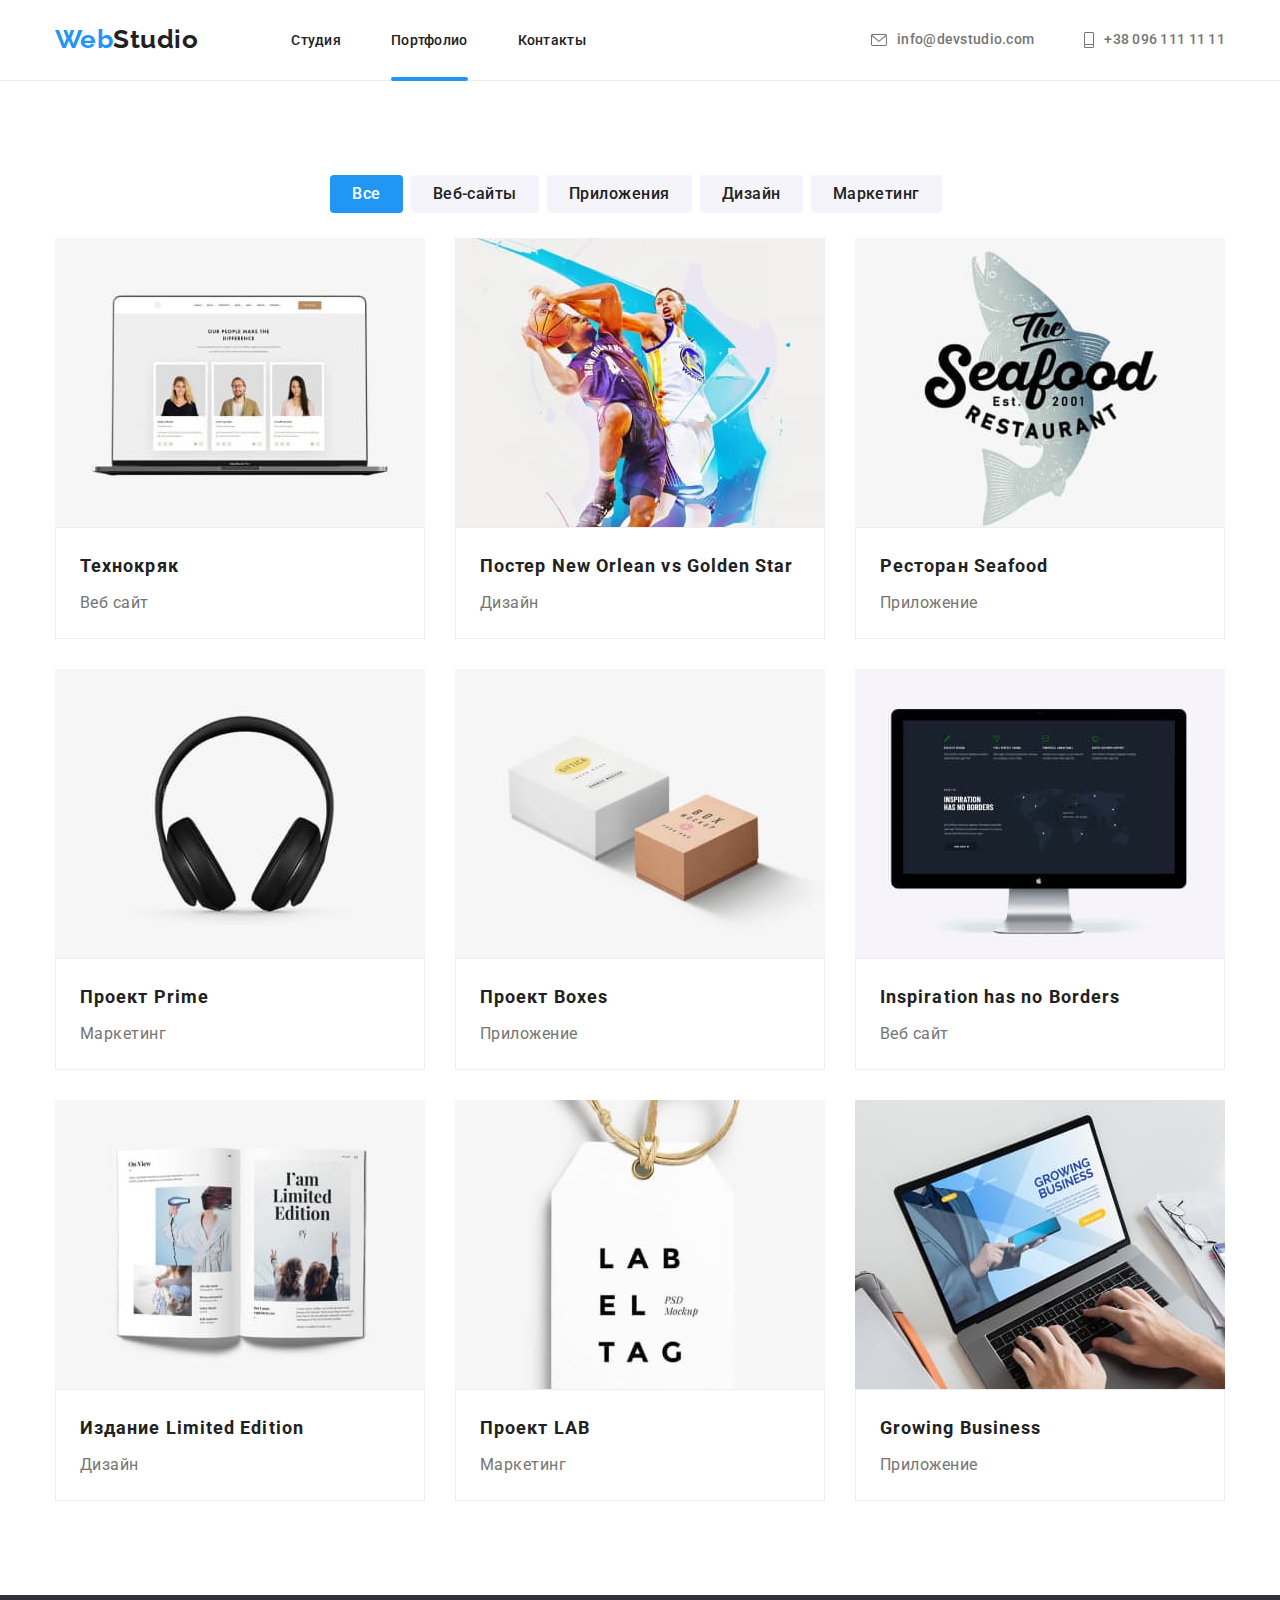
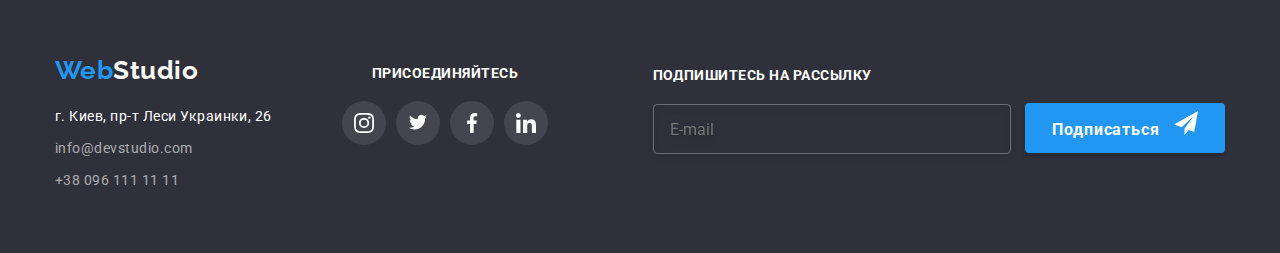
==== commit 4429e556: "check" ====
--- a/portfolio.html
+++ b/portfolio.html
@@ -21,8 +21,8 @@
             </a>
 
             <ul class="navigation__list">
-                <li class="navigation__item"><a href="./index.html" class="navigation__link current">Студия</a></li>
-                <li class="navigation__item"><a href="./portfolio.html" class="navigation__link">Портфолио</a></li>
+                <li class="navigation__item"><a href="./index.html" class="navigation__link">Студия</a></li>
+                <li class="navigation__item"><a href="./portfolio.html" class="navigation__link current">Портфолио</a></li>
                 <li class="navigation__item"><a href="#" class="navigation__link">Контакты</a></li>
             </ul>
         </nav>
--- a/css/main.min.css
+++ b/css/main.min.css
@@ -1 +1 @@
-:root{--button-and-h1-color: #FFFFFF;--main-text-color: #757575;--small-text-color: #212121;--background-button-hover: #2196F3;--background-header-footer-color: #2F303A;--background-our-team-color: #F5F4FA;--background-svg-color: #AFB1B8}.button-close{display:-webkit-box;display:-ms-flexbox;display:flex;margin-left:auto;padding:0;border:none;font:inherit;color:inherit;background-color:rgba(0,0,0,0);cursor:pointer;position:absolute;right:8px;top:8px}.button-close__icon{fill:#000;border:1px solid rgba(0,0,0,.1);border-radius:50%}.button-close:hover .button-close__icon{fill:#2196f3}.button{font-family:Roboto,sans-serif;background-color:var(--background-button-hover);font-size:16px;line-height:1.87;font-weight:700;color:var(--button-and-h1-color);cursor:pointer;text-align:center;letter-spacing:.06em;border-radius:4px;-webkit-box-shadow:0px 4px 4px rgba(0,0,0,.15);box-shadow:0px 4px 4px rgba(0,0,0,.15);padding:10px 32px;border-width:0}.menu .button.active{background-color:var(--background-button-hover);color:var(--button-and-h1-color)}.menu .button{background-color:var(--background-our-team-color);color:var(--small-text-color);font-style:normal;font-weight:500;text-align:center;line-height:1.62;letter-spacing:.03em;padding:6px 22px;-webkit-box-shadow:none;box-shadow:none;-webkit-transition-property:background-color,color,-webkit-box-shadow;transition-property:background-color,color,-webkit-box-shadow;transition-property:background-color,color,box-shadow;transition-property:background-color,color,box-shadow,-webkit-box-shadow;-webkit-transition-duration:250ms;transition-duration:250ms;-webkit-transition-timing-function:cubic-bezier(0.4, 0, 0.2, 1);transition-timing-function:cubic-bezier(0.4, 0, 0.2, 1)}.menu .button:hover,.menu .button:active,.menu .button:focus{background-color:var(--background-button-hover);color:var(--button-and-h1-color);-webkit-box-shadow:0px 4px 4px rgba(0,0,0,.15);box-shadow:0px 4px 4px rgba(0,0,0,.15)}.policy+.button{margin-top:50px;padding-left:50px;padding-right:55px}.form-mailing-list button{width:200px;height:50px;margin-left:12px;padding-left:0px}.social-media{display:-webkit-box;display:-ms-flexbox;display:flex;text-align:center;padding-top:16px;list-style-type:none;-webkit-box-pack:center;-ms-flex-pack:center;justify-content:center}.social-media__item{width:44px;height:44px}.social-media__item:nth-child(1){margin-left:32px;margin-right:10px}.social-media__item:nth-child(2){margin-right:10px}.social-media__item:nth-child(3){margin-right:10px}.social-media__item:nth-child(4){margin-right:32px}.social-media__link{display:-webkit-box;display:-ms-flexbox;display:flex;width:44px;height:44px;-webkit-box-align:center;-ms-flex-align:center;align-items:center;-webkit-box-pack:center;-ms-flex-pack:center;justify-content:center;color:var(--background-svg-color)}.social-media__link:hover,.social-media__link:focus{background-color:var(--background-button-hover);color:var(--button-and-h1-color);border-radius:50%;cursor:pointer;-webkit-transition-property:background-color,color;transition-property:background-color,color;-webkit-transition-duration:250ms;transition-duration:250ms;-webkit-transition-timing-function:cubic-bezier(0.4, 0, 0.2, 1);transition-timing-function:cubic-bezier(0.4, 0, 0.2, 1)}.social-media__icon{fill:currentColor}.social-media-footer{margin-top:60px}@media screen and (min-width: 768px){.social-media-footer{margin-top:0px}}@media screen and (min-width: 768px){.social-media-footer{margin-left:70px}}.social-media-footer__header{color:var(--button-and-h1-color);text-transform:uppercase;font-weight:700;font-size:14px;margin-bottom:20px;text-align:center}@media screen and (min-width: 768px){.social-media-footer__header{margin-top:10px}}.social-media-footer__list{list-style-type:none;display:-webkit-box;display:-ms-flexbox;display:flex;-webkit-box-pack:center;-ms-flex-pack:center;justify-content:center}.social-media-footer__item{margin-left:0px;margin-right:10px;background:rgba(255,255,255,.1);border-radius:50%;color:var(--button-and-h1-color)}.social-media-footer__item:last-child{margin-right:0px}.social-media-footer__link{display:-webkit-box;display:-ms-flexbox;display:flex;width:44px;height:44px;-webkit-box-align:center;-ms-flex-align:center;align-items:center;-webkit-box-pack:center;-ms-flex-pack:center;justify-content:center;color:var(--button-and-h1-color)}.social-media-footer__link:hover,.social-media-footer__link:focus{background-color:var(--background-button-hover);color:var(--button-and-h1-color);border-radius:50%;cursor:pointer;-webkit-transition-property:background-color,color;transition-property:background-color,color;-webkit-transition-duration:250ms;transition-duration:250ms;-webkit-transition-timing-function:cubic-bezier(0.4, 0, 0.2, 1);transition-timing-function:cubic-bezier(0.4, 0, 0.2, 1)}.social-media-footer__icon{fill:currentColor}.subscription{margin-top:60px}@media screen and (min-width: 1200px){.subscription{margin-top:0px}}.subscription__title{color:var(--button-and-h1-color);text-transform:uppercase;font-weight:700;font-size:14px;margin-bottom:20px;text-align:center}@media screen and (min-width: 1200px){.subscription__title{text-align:start;margin-top:12px}}.subscription__field{display:-webkit-box;display:-ms-flexbox;display:flex;-webkit-box-align:center;-ms-flex-align:center;align-items:center;-webkit-box-orient:vertical;-webkit-box-direction:normal;-ms-flex-direction:column;flex-direction:column}@media screen and (min-width: 768px){.subscription__field{display:-webkit-box;display:-ms-flexbox;display:flex;-webkit-box-orient:vertical;-webkit-box-direction:normal;-ms-flex-direction:column;flex-direction:column;margin:0 auto}}@media screen and (min-width: 1200px){.subscription__field{display:block;max-width:700px}}.subscription__input{width:100%;height:50px;padding-left:16px;padding-top:15px;padding-bottom:15px;font-size:16px;color:#fff;background-color:rgba(0,0,0,0);border:1px solid rgba(255,255,255,.3);border-radius:4px;-webkit-filter:drop-shadow(0px 4px 4px rgba(0, 0, 0, 0.15));filter:drop-shadow(0px 4px 4px rgba(0, 0, 0, 0.15))}@media screen and (min-width: 768px){.subscription__input{width:450px}}@media screen and (min-width: 1200px){.subscription__input{width:358px}}.subscription__input:hover,.subscription__input:focus{outline:rgba(0,0,0,0)}.subscription__button{width:200px;height:50px;margin:20px auto 0 auto;font-family:Roboto,sans-serif;background-color:var(--background-button-hover);font-size:16px;line-height:1.87;font-weight:700;color:var(--button-and-h1-color);cursor:pointer;text-align:center;letter-spacing:.06em;border-radius:4px;-webkit-box-shadow:0px 4px 4px rgba(0,0,0,.15);box-shadow:0px 4px 4px rgba(0,0,0,.15);border-width:0}@media screen and (min-width: 1200px){.subscription__button{margin-top:0px;margin-left:10px}}.subscription__icon{margin-left:9px;-webkit-box-align:center;-ms-flex-align:center;align-items:center;-webkit-box-pack:center;-ms-flex-pack:center;justify-content:center}.modal{position:absolute;width:528px;height:581px;top:50%;left:50%;-webkit-transform:translate(-50%, -50%) scale(1);transform:translate(-50%, -50%) scale(1);background-color:#fff;-webkit-box-shadow:0px 1px 3px rgba(0,0,0,.12),0px 1px 1px rgba(0,0,0,.14),0px 2px 1px rgba(0,0,0,.2);box-shadow:0px 1px 3px rgba(0,0,0,.12),0px 1px 1px rgba(0,0,0,.14),0px 2px 1px rgba(0,0,0,.2);border-radius:4px;padding-top:40px;padding-right:40px;padding-left:40px}.modal__form{display:inline-block}.modal__header{color:#212121;font-weight:700;font-size:20px;line-height:1.15;margin-bottom:2px}.modal__label{text-align:left;display:-webkit-box;display:-ms-flexbox;display:flex;-webkit-box-orient:vertical;-webkit-box-direction:normal;-ms-flex-direction:column;flex-direction:column;color:#757575;font-weight:400;font-size:12px;line-height:1.16;margin-bottom:4px;margin-top:10px}.modal__field{position:relative}.modal__entry{border:1px solid rgba(33,33,33,.2);border-radius:4px;font-size:16px;padding:6px 6px 6px 42px;font-size:16px;width:100%;height:40px}.modal__entry:hover+.modal__entry__icon,.modal__entry:focus+.modal__entry__icon{fill:#2196f3;-webkit-transition:250ms cubic-bezier(0.4, 0, 0.2, 1);transition:250ms cubic-bezier(0.4, 0, 0.2, 1)}.modal__entry:focus,.modal__entry:hover{border:1px solid #2196f3;outline:rgba(0,0,0,0);-webkit-transition:250ms cubic-bezier(0.4, 0, 0.2, 1);transition:250ms cubic-bezier(0.4, 0, 0.2, 1)}.modal__icon{position:absolute;left:15px;top:50%;-webkit-transform:translateY(-50%);transform:translateY(-50%)}.modal__field-comment{padding:12px 16px;border:1px solid rgba(33,33,33,.2);border-radius:4px;margin-bottom:20px;height:120px;width:448px;resize:none}.modal__field-comment:focus,.modal__field-comment:hover{border:1px solid #2196f3;outline:rgba(0,0,0,0);-webkit-transition:250ms cubic-bezier(0.4, 0, 0.2, 1);transition:250ms cubic-bezier(0.4, 0, 0.2, 1)}.modal__field-comment::-webkit-input-placeholder{font-weight:400;font-size:12px;line-height:1.16;color:rgba(117,117,117,.5)}.modal__field-comment::-moz-placeholder{font-weight:400;font-size:12px;line-height:1.16;color:rgba(117,117,117,.5)}.modal__field-comment:-ms-input-placeholder{font-weight:400;font-size:12px;line-height:1.16;color:rgba(117,117,117,.5)}.modal__field-comment::-ms-input-placeholder{font-weight:400;font-size:12px;line-height:1.16;color:rgba(117,117,117,.5)}.modal__field-comment::placeholder{font-weight:400;font-size:12px;line-height:1.16;color:rgba(117,117,117,.5)}.banner{position:relative;background-image:-webkit-gradient(linear, left top, right top, from(rgba(47, 48, 58, 0.4)), to(rgba(47, 48, 58, 0.4))),url("../images/background/header-mob-1x.jpg");background-image:linear-gradient(to right, rgba(47, 48, 58, 0.4), rgba(47, 48, 58, 0.4)),url("../images/background/header-mob-1x.jpg");background-color:var(--background-header-footer-color);background-repeat:no-repeat;background-position:center;background-size:cover;text-align:center;max-width:1600px;max-height:600px;margin-left:auto;margin-right:auto;padding-top:118px;padding-bottom:118px}.banner__title{color:var(--button-and-h1-color);text-transform:uppercase;line-height:1.61;font-size:26px;font-style:normal;font-weight:900;letter-spacing:.06em;max-width:360px;margin:0 auto 30px auto}@media screen and (min-width: 1200px){.banner__title{line-height:1.36;font-size:44px;max-width:696px;margin:0 auto 45px auto}}@media screen and (min-width: 1200px){.banner{padding-top:200px;padding-bottom:200px}}@media(-webkit-min-device-pixel-ratio: 2), (min-resolution: 2dppx){.banner{background-image:-webkit-gradient(linear, left top, right top, from(rgba(47, 48, 58, 0.4)), to(rgba(47, 48, 58, 0.4))),url("../images/background/header-mob-2x.jpg");background-image:linear-gradient(to right, rgba(47, 48, 58, 0.4), rgba(47, 48, 58, 0.4)),url("../images/background/header-mob-2x.jpg")}}@media(-webkit-min-device-pixel-ratio: 3), (min-resolution: 3dppx){.banner{background-image:-webkit-gradient(linear, left top, right top, from(rgba(47, 48, 58, 0.4)), to(rgba(47, 48, 58, 0.4))),url("../images/background/header-mob-3x.jpg");background-image:linear-gradient(to right, rgba(47, 48, 58, 0.4), rgba(47, 48, 58, 0.4)),url("../images/background/header-mob-3x.jpg")}}@media screen and (min-width: 768px){.banner{background-image:-webkit-gradient(linear, left top, right top, from(rgba(47, 48, 58, 0.4)), to(rgba(47, 48, 58, 0.4))),url("../images/background/header-table-1x.jpg");background-image:linear-gradient(to right, rgba(47, 48, 58, 0.4), rgba(47, 48, 58, 0.4)),url("../images/background/header-table-1x.jpg")}}@media screen and (min-width: 768px)and (-webkit-min-device-pixel-ratio: 2), screen and (min-width: 768px)and (min-resolution: 2dppx){.banner{background-image:-webkit-gradient(linear, left top, right top, from(rgba(47, 48, 58, 0.4)), to(rgba(47, 48, 58, 0.4))),url("../images/background/header-table-2x.jpg");background-image:linear-gradient(to right, rgba(47, 48, 58, 0.4), rgba(47, 48, 58, 0.4)),url("../images/background/header-table-2x.jpg")}}@media screen and (min-width: 768px)and (-webkit-min-device-pixel-ratio: 3), screen and (min-width: 768px)and (min-resolution: 3dppx){.banner{background-image:-webkit-gradient(linear, left top, right top, from(rgba(47, 48, 58, 0.4)), to(rgba(47, 48, 58, 0.4))),url("../images/background/header-table-3x.jpg");background-image:linear-gradient(to right, rgba(47, 48, 58, 0.4), rgba(47, 48, 58, 0.4)),url("../images/background/header-table-3x.jpg")}}@media screen and (min-width: 1200px){.banner{background-image:-webkit-gradient(linear, left top, right top, from(rgba(47, 48, 58, 0.4)), to(rgba(47, 48, 58, 0.4))),url("../images/background/header-decst-1x.jpg");background-image:linear-gradient(to right, rgba(47, 48, 58, 0.4), rgba(47, 48, 58, 0.4)),url("../images/background/header-decst-1x.jpg")}}@media screen and (min-width: 1200px)and (-webkit-min-device-pixel-ratio: 2), screen and (min-width: 1200px)and (min-resolution: 2dppx){.banner{background-image:-webkit-gradient(linear, left top, right top, from(rgba(47, 48, 58, 0.4)), to(rgba(47, 48, 58, 0.4))),url("../images/background/header-decst-2x.jpg");background-image:linear-gradient(to right, rgba(47, 48, 58, 0.4), rgba(47, 48, 58, 0.4)),url("../images/background/header-decst-2x.jpg")}}@media screen and (min-width: 1200px)and (-webkit-min-device-pixel-ratio: 3), screen and (min-width: 1200px)and (min-resolution: 3dppx){.banner{background-image:-webkit-gradient(linear, left top, right top, from(rgba(47, 48, 58, 0.4)), to(rgba(47, 48, 58, 0.4))),url("../images/background/header-decst-3x.jpg");background-image:linear-gradient(to right, rgba(47, 48, 58, 0.4), rgba(47, 48, 58, 0.4)),url("../images/background/header-decst-3x.jpg")}}.backdrop{position:fixed;display:-webkit-box;display:-ms-flexbox;display:flex;margin:0 auto;width:100%;height:100%;z-index:1;left:50%;top:0px;-webkit-transform:translateX(-50%);transform:translateX(-50%);background:rgba(0,0,0,.2);background-image:-webkit-gradient(linear, left top, right top, from(rgba(0, 0, 0, 0.2)), to(rgba(0, 0, 0, 0.2)));background-image:linear-gradient(to right, rgba(0, 0, 0, 0.2), rgba(0, 0, 0, 0.2));-webkit-transition:opacity,isibility,1000ms cubic-bezier(0.4, 0, 0.2, 1);transition:opacity,isibility,1000ms cubic-bezier(0.4, 0, 0.2, 1);overflow-y:scroll;padding:50px 30px}.backdrop.is-hidden{opacity:0;pointer-events:none;visibility:hidden}.policy{display:-webkit-box;display:-ms-flexbox;display:flex;position:absolute;color:#757575;font-weight:400;font-size:14px;line-height:1.71;text-align:center;-webkit-box-align:center;-ms-flex-align:center;align-items:center;margin-left:12px}.policy__link{color:#2196f3;font-weight:400;font-size:14px;line-height:1.71}.policy__text{margin-left:8px;font-weight:400;font-size:14px;line-height:24px}.policy__iconBorder{-webkit-box-pack:center;-ms-flex-pack:center;justify-content:center;text-align:center}.policy__BoxBorder{display:-webkit-box;display:-ms-flexbox;display:flex;position:absolute;left:0px;margin:0px;padding:0px}.policy__iconCheck{opacity:0}.policy__input{-webkit-appearance:none;-moz-appearance:none;appearance:none;position:absolute}.policy__input:checked+.policy__iconCheck{fill:#fff;background-color:#2196f3;opacity:1;-webkit-transition:250ms cubic-bezier(0.4, 0, 0.2, 1);transition:250ms cubic-bezier(0.4, 0, 0.2, 1)}.policy__input:checked~.policy__BoxBorder{opacity:0}body{background-color:var(--main-white-color);font-family:Roboto,sans-serif;font-style:normal;letter-spacing:.03em}img{max-width:100%;display:block;height:auto}.no-scroll{overflow:hidden}h1,h2,h3,h4,h5,h6,ul,li,p{margin:0;padding:0}.container{padding-left:15px;padding-right:15px;margin-left:auto;margin-right:auto}@media screen and (min-width: 480px){.container{max-width:480px}}@media screen and (min-width: 768px){.container{max-width:768px}}@media screen and (min-width: 1200px){.container{max-width:1200px}}.header{border-bottom:1px solid #ececec}.header__items{display:-webkit-box;display:-ms-flexbox;display:flex;position:relative;-webkit-box-pack:justify;-ms-flex-pack:justify;justify-content:space-between}.current{color:var(--background-button-hover)}.current:after{position:absolute;top:46px;left:0;content:"";display:block;width:100%;height:4px;background:#2196f3;border-radius:2px}.footer{background-color:var(--background-header-footer-color);padding-top:60px;padding-bottom:60px}@media screen and (min-width: 1200px){.footer__container{display:-webkit-box;display:-ms-flexbox;display:flex;text-align:center;-webkit-box-pack:justify;-ms-flex-pack:justify;justify-content:space-between}}@media screen and (min-width: 768px){.footer__adress{display:-webkit-box;display:-ms-flexbox;display:flex;-webkit-box-pack:justify;-ms-flex-pack:justify;justify-content:space-between;margin-left:76px;margin-right:89px}}@media screen and (min-width: 1200px){.footer__adress{display:-webkit-box;display:-ms-flexbox;display:flex;margin-left:0px}}.advantages{padding-top:60px;padding-bottom:60px}@media screen and (min-width: 1200px){.advantages{padding-top:94px;padding-bottom:94px}}.advantages__list{display:-webkit-box;display:-ms-flexbox;display:flex;-ms-flex-wrap:wrap;flex-wrap:wrap;-webkit-box-pack:justify;-ms-flex-pack:justify;justify-content:space-between;gap:30px}.advantages__item{display:inline-block;width:100%}@media screen and (min-width: 768px){.advantages__item{width:calc((100% - 30px)/2)}}@media screen and (min-width: 1200px){.advantages__item{width:calc((100% - 90px)/4)}}.advantages__pictureBlock{background-color:var(--background-our-team-color);height:120px;border-radius:4px;margin-bottom:30px;display:-webkit-box;display:-ms-flexbox;display:flex;-webkit-box-align:center;-ms-flex-align:center;align-items:center;-webkit-box-pack:center;-ms-flex-pack:center;justify-content:center}.advantages__icon{width:65.32px;height:70px;fill:currentColor}.advantages__title{color:var(--small-text-color);text-transform:uppercase;font-weight:700;font-size:14px;line-height:1.14;margin-bottom:10px;text-align:center}@media screen and (min-width: 768px){.advantages__title{text-align:start}}.advantages__text{font-size:14px;color:var(--main-text-color);line-height:1.71}.our-team{background-color:var(--background-our-team-color);padding-top:60px;padding-bottom:60px}@media screen and (min-width: 1200px){.our-team{padding-top:94px}}.our-team__title{font-size:36px;line-height:1.17;text-align:center;text-transform:none;font-weight:700;margin-top:0;margin-bottom:30px}@media screen and (min-width: 1200px){.our-team__title{margin-bottom:50px}}.our-team__list{background-color:var(--background-our-team-color);list-style:none;display:-webkit-box;display:-ms-flexbox;display:flex;-ms-flex-wrap:wrap;flex-wrap:wrap;-webkit-box-pack:justify;-ms-flex-pack:justify;justify-content:space-between;gap:30px}@media screen and (min-width: 768px){.our-team__item{width:calc((100% - 30px)/2)}}@media screen and (min-width: 1200px){.our-team__item{width:calc((100% - 90px)/4)}}.our-team__name{text-transform:none;font-size:16px;line-height:1.19;font-weight:500;text-align:center;margin-bottom:10px}.our-team__position{font-size:16px;line-height:1.16;color:var(--main-text-color);text-align:center}.our-team__section{background-color:var(--button-and-h1-color);-webkit-box-shadow:0px 1px 3px rgba(0,0,0,.12),0px 1px 1px rgba(0,0,0,.14),0px 2px 1px rgba(0,0,0,.2);box-shadow:0px 1px 3px rgba(0,0,0,.12),0px 1px 1px rgba(0,0,0,.14),0px 2px 1px rgba(0,0,0,.2);border-radius:0px 0px 4px 4px;padding-top:30px;padding-bottom:30px}.services{padding-bottom:94px}@media screen and (max-width: 1200px){.services{display:none}}.services__title{font-size:36px;line-height:1.17;text-align:center;text-transform:none;font-weight:700;margin-top:0;margin-bottom:50px}.services__list{display:-webkit-box;display:-ms-flexbox;display:flex;list-style:none}.services__item{position:relative;width:370px;height:294px}.services__item:nth-child(-n+2){margin-right:30px}.services__description{bottom:0px;position:absolute;width:100%;height:70px;display:-webkit-box;display:-ms-flexbox;display:flex;-webkit-box-align:center;-ms-flex-align:center;align-items:center;-webkit-box-pack:center;-ms-flex-pack:center;justify-content:center;background-image:-webkit-gradient(linear, left top, right top, from(rgba(47, 48, 58, 0.8)), to(rgba(47, 48, 58, 0.8)));background-image:linear-gradient(to right, rgba(47, 48, 58, 0.8), rgba(47, 48, 58, 0.8))}.services__text{color:#fff;line-height:1.14;text-transform:uppercase;font-size:14px;font-weight:700}.portfolio{margin-top:25px;list-style:none;gap:30px;display:-webkit-box;display:-ms-flexbox;display:flex;-ms-flex-wrap:wrap;flex-wrap:wrap;-webkit-box-pack:justify;-ms-flex-pack:justify;justify-content:space-between}.portfolio__item{position:relative}@media screen and (min-width: 768px){.portfolio__item{width:calc((100% - 30px)/2)}}@media screen and (min-width: 1200px){.portfolio__item{width:calc((100% - 60px)/3)}}.portfolio__link{text-decoration:none;display:block}.portfolio__link:hover,.portfolio__link:focus{-webkit-box-shadow:0px 1px 1px rgba(0,0,0,.12),0px 4px 4px rgba(0,0,0,.06),1px 4px 6px rgba(0,0,0,.16);box-shadow:0px 1px 1px rgba(0,0,0,.12),0px 4px 4px rgba(0,0,0,.06),1px 4px 6px rgba(0,0,0,.16)}.portfolio__pictureBlock{position:relative;overflow:hidden}.portfolio__picture{margin-bottom:-5px}.portfolio__text-action{position:absolute;top:0;left:0;width:100%;height:100%;padding:77px 24px;-webkit-transform:translateY(100%);transform:translateY(100%);-webkit-transition:-webkit-transform 250ms cubic-bezier(0.4, 0, 0.2, 1);transition:-webkit-transform 250ms cubic-bezier(0.4, 0, 0.2, 1);transition:transform 250ms cubic-bezier(0.4, 0, 0.2, 1);transition:transform 250ms cubic-bezier(0.4, 0, 0.2, 1), -webkit-transform 250ms cubic-bezier(0.4, 0, 0.2, 1);color:#fff;background-color:#2196f3;line-height:1.55;font-size:18px;font-weight:400;opacity:.9}@media screen and (min-width: 768px){.portfolio__text-action{padding:49px 24px 77px 24px}}@media screen and (min-width: 1200px){.portfolio__text-action{padding:63px 24px}}.portfolio__aside{border:1px solid #eee;padding:20px 24px}.portfolio__title{text-transform:none;font-weight:700;font-size:18px;line-height:2;letter-spacing:.06em;color:var(--small-text-color);margin-bottom:4px}.portfolio__subtitle{text-transform:none;font-size:16px;line-height:1.87;color:var(--main-text-color)}.portfolio__link:hover .portfolio__text-action,.portfolio__link:focus .portfolio__text-action{background-color:#2196f3;opacity:.9;color:#fff;line-height:1.55;font-size:18px;font-weight:400;-webkit-transform:translateY(0);transform:translateY(0)}.regular-customers{padding-top:60px;padding-bottom:60px}@media screen and (min-width: 1200px){.regular-customers{padding-top:94px;padding-bottom:94px}}.regular-customers__title{font-size:36px;line-height:1.17;text-align:center;text-transform:none;font-weight:700;margin-top:0;margin-bottom:30px}@media screen and (min-width: 1200px){.regular-customers__title{margin-bottom:50px}}.regular-customers__list{list-style:none;display:-webkit-box;display:-ms-flexbox;display:flex;-ms-flex-wrap:wrap;flex-wrap:wrap;-webkit-box-pack:justify;-ms-flex-pack:justify;justify-content:space-between;gap:30px}@media screen and (min-width: 1200px){.regular-customers__list{-ms-flex-wrap:nowrap;flex-wrap:nowrap}}.regular-customers__item{list-style-type:none;width:calc((100% - 30px)/2)}@media screen and (min-width: 768px){.regular-customers__item{width:calc((100% - 60px)/3)}}@media screen and (min-width: 1200px){.regular-customers__item{width:calc((100% - 150px)/6)}}.regular-customers__link{display:-webkit-box;display:-ms-flexbox;display:flex;-webkit-box-pack:center;-ms-flex-pack:center;justify-content:center;-webkit-box-align:center;-ms-flex-align:center;align-items:center;height:92px;border:1px solid var(--background-svg-color);border-radius:4px;color:var(--background-svg-color);-webkit-transition-property:color,border;transition-property:color,border;-webkit-transition-duration:250ms;transition-duration:250ms;-webkit-transition-timing-function:cubic-bezier(0.4, 0, 0.2, 1);transition-timing-function:cubic-bezier(0.4, 0, 0.2, 1)}.regular-customers__link:hover,.regular-customers__link:focus{border:1px solid var(--background-button-hover);color:var(--background-button-hover);cursor:pointer}.regular-customers__icon{fill:currentColor}.menu{padding-top:60px;padding-bottom:60px}@media screen and (min-width: 1200px){.menu{padding-top:94px;padding-bottom:94px}}.menu__list{display:-webkit-box;display:-ms-flexbox;display:flex;-webkit-box-pack:start;-ms-flex-pack:start;justify-content:flex-start;-ms-flex-wrap:wrap;flex-wrap:wrap;list-style:none}@media screen and (min-width: 768px){.menu__list{-webkit-box-pack:center;-ms-flex-pack:center;justify-content:center}}@media screen and (max-width: 767px){.menu__item{margin-bottom:15px}}.menu__item:not(last-child){margin-right:8px}.contacts{-webkit-box-align:center;-ms-flex-align:center;align-items:center;margin-left:auto;list-style-type:none;display:none}@media screen and (min-width: 768px){.contacts{display:inline-block;margin:auto 0px auto 0px}}@media screen and (min-width: 1200px){.contacts{display:-webkit-box;display:-ms-flexbox;display:flex}}.contacts__link{font-size:14px;line-height:1.14;letter-spacing:.02em;font-weight:500;font-style:normal;color:var(--main-text-color);display:-webkit-box;display:-ms-flexbox;display:flex;justify-items:center;text-align:center;text-decoration:none;-webkit-transition-property:color;transition-property:color;-webkit-transition-duration:250ms;transition-duration:250ms;-webkit-transition-timing-function:cubic-bezier(0.4, 0, 0.2, 1);transition-timing-function:cubic-bezier(0.4, 0, 0.2, 1)}.contacts__link:hover,.contacts__link:focus{color:var(--background-button-hover)}.contacts__icon{fill:currentColor;margin-right:10px}.contacts.bottom{display:block}.contacts__item:first-child{margin-right:50px}@media screen and (min-width: 768px){.contacts__item:first-child{margin-bottom:10px}}@media screen and (min-width: 1200px){.contacts__item:first-child{margin-bottom:0px}}.contacts-footer{display:block}.contacts-footer__list{list-style:none;text-align:center}@media screen and (min-width: 1200px){.contacts-footer__list{text-align:start}}.contacts-footer__item:not(:first-child){margin-top:8px}.contacts-footer__link{text-decoration:none;font-size:14px;line-height:1.71;font-style:normal;color:rgba(255,255,255,.6)}.contacts-footer__link:hover,.contacts-footer__link:focus{color:var(--background-button-hover)}.contacts-footer__link.map{color:var(--button-and-h1-color);font-style:normal;font-size:14px;line-height:1.71;-webkit-transition-property:color;transition-property:color;-webkit-transition-duration:250ms;transition-duration:250ms;-webkit-transition-timing-function:cubic-bezier(0.4, 0, 0.2, 1);transition-timing-function:cubic-bezier(0.4, 0, 0.2, 1)}.contacts-footer__link.map:hover,.contacts-footer__link.map:focus{color:var(--background-button-hover)}.navigation{display:-webkit-box;display:-ms-flexbox;display:flex;-webkit-box-pack:justify;-ms-flex-pack:justify;justify-content:space-between}@media screen and (min-width: 1200px){.navigation{-webkit-box-pack:start;-ms-flex-pack:start;justify-content:flex-start}}.navigation__list{display:none;list-style:none}@media screen and (min-width: 768px){.navigation__list{display:-webkit-box;display:-ms-flexbox;display:flex}}.navigation__link{text-decoration:none;color:var(--small-text-color);font-weight:500;letter-spacing:.02em;font-size:14px;line-height:1.14;-webkit-transition-property:color;transition-property:color;-webkit-transition-duration:250ms;transition-duration:250ms;-webkit-transition-timing-function:cubic-bezier(0.4, 0, 0.2, 1);transition-timing-function:cubic-bezier(0.4, 0, 0.2, 1)}.navigation__link:hover,.navigation__link:active,.navigation__link:focus{color:var(--background-button-hover)}.navigation__item{margin:auto 50px auto 0;position:relative}.navigation__icon-cross{display:none}.logo{display:-webkit-box;display:-ms-flexbox;display:flex;text-decoration:none;font-family:Raleway,sans-serif;font-weight:700;line-height:1.19;font-size:26px;margin:24px 93px 25px 0px}.logo__blue-part{color:var(--background-button-hover)}.logo__black-part{color:var(--small-text-color)}.logo__white-part{color:var(--button-and-h1-color)}.logo.bottom{margin:0 0 20px 0;-webkit-box-pack:center;-ms-flex-pack:center;justify-content:center}@media screen and (min-width: 1200px){.logo.bottom{-webkit-box-pack:start;-ms-flex-pack:start;justify-content:start}}.mobile-menu-container{display:none;position:fixed;top:0;left:0;width:100vw;height:100vh;background-color:#fff;font-size:20px;z-index:1}.mobile-menu-container.is-open{display:block}@media screen and (min-width: 768px){.mobile-menu-container{display:none}}.mobile-menu-box{display:-webkit-box;display:-ms-flexbox;display:flex;-webkit-box-pack:justify;-ms-flex-pack:justify;justify-content:space-between;-webkit-box-orient:vertical;-webkit-box-direction:normal;-ms-flex-direction:column;flex-direction:column;overflow:auto;padding:48px 21px 48px 40px}@media screen and (min-width: 768px){.mobile-navigation-top{display:none}}@media screen and (min-width: 768px){.mobile-navigation-bottom{display:none}}.mobile-navigation{list-style:none}.mobile-navigation__link{text-decoration:none;font-weight:500;font-size:40px;line-height:1.17px;color:#212121}.mobile-navigation__link:hover,.mobile-navigation__link:active{color:#2196f3}.mobile-navigation__item:not(:last-child){margin-bottom:32px}.mobile-contacts{list-style:none}.mobile-contacts__phone{font-weight:500;font-size:34px;line-height:40px;color:#2196f3;text-decoration:none}.mobile-contacts__mail{font-weight:500;font-size:24px;line-height:28px;color:#757575;text-decoration:none}.mobile-contacts__item:first-child{margin-bottom:32px}.mobile-contacts__item:last-child{margin-bottom:64px}.button-mobile{display:inline-block;margin:0;padding:0;border:0;background-color:rgba(0,0,0,0)}.button-mobile:hover,.button-mobile :active{fill:#2196f3}.button-mobile.is-open .button-mobile__icon-cross{display:block}.button-mobile.is-open .button-mobile__icon-menu{display:none}@media screen and (min-width: 768px){.button-mobile{display:none}}.mobile-social-menu{display:-webkit-box;display:-ms-flexbox;display:flex;list-style-type:none}.mobile-social-menu__item{padding-right:10px;padding-left:10px;border-right:1px solid rgba(33,33,33,.2)}.mobile-social-menu__item:last-child{border-right:none;padding-right:0px}.mobile-social-menu__item:first-child{padding-left:0px}.mobile-social-menu__link{text-decoration:none;font-weight:500;font-size:18px;color:#2196f3;letter-spacing:.02em;line-height:1.2}/*# sourceMappingURL=main.min.css.map */+:root{--button-and-h1-color: #FFFFFF;--main-text-color: #757575;--small-text-color: #212121;--background-button-hover: #2196F3;--background-header-footer-color: #2F303A;--background-our-team-color: #F5F4FA;--background-svg-color: #AFB1B8}.button-close{display:-webkit-box;display:-ms-flexbox;display:flex;margin-left:auto;padding:0;border:none;font:inherit;color:inherit;background-color:rgba(0,0,0,0);cursor:pointer;position:absolute;right:8px;top:8px}.button-close__icon{fill:#000;border:1px solid rgba(0,0,0,.1);border-radius:50%}.button-close:hover .button-close__icon{fill:#2196f3}.button{font-family:Roboto,sans-serif;background-color:var(--background-button-hover);font-size:16px;line-height:1.87;font-weight:700;color:var(--button-and-h1-color);cursor:pointer;text-align:center;letter-spacing:.06em;border-radius:4px;-webkit-box-shadow:0px 4px 4px rgba(0,0,0,.15);box-shadow:0px 4px 4px rgba(0,0,0,.15);padding:10px 32px;border-width:0}.menu .button.active{background-color:var(--background-button-hover);color:var(--button-and-h1-color)}.menu .button{background-color:var(--background-our-team-color);color:var(--small-text-color);font-style:normal;font-weight:500;text-align:center;line-height:1.62;letter-spacing:.03em;padding:6px 22px;-webkit-box-shadow:none;box-shadow:none;-webkit-transition-property:background-color,color,-webkit-box-shadow;transition-property:background-color,color,-webkit-box-shadow;transition-property:background-color,color,box-shadow;transition-property:background-color,color,box-shadow,-webkit-box-shadow;-webkit-transition-duration:250ms;transition-duration:250ms;-webkit-transition-timing-function:cubic-bezier(0.4, 0, 0.2, 1);transition-timing-function:cubic-bezier(0.4, 0, 0.2, 1)}.menu .button:hover,.menu .button:active,.menu .button:focus{background-color:var(--background-button-hover);color:var(--button-and-h1-color);-webkit-box-shadow:0px 4px 4px rgba(0,0,0,.15);box-shadow:0px 4px 4px rgba(0,0,0,.15)}.policy+.button{margin-top:50px;padding-left:50px;padding-right:55px}.form-mailing-list button{width:200px;height:50px;margin-left:12px;padding-left:0px}.social-media{display:-webkit-box;display:-ms-flexbox;display:flex;text-align:center;padding-top:16px;list-style-type:none;-webkit-box-pack:center;-ms-flex-pack:center;justify-content:center}.social-media__item{width:44px;height:44px}.social-media__item:nth-child(1){margin-left:32px;margin-right:10px}.social-media__item:nth-child(2){margin-right:10px}.social-media__item:nth-child(3){margin-right:10px}.social-media__item:nth-child(4){margin-right:32px}.social-media__link{display:-webkit-box;display:-ms-flexbox;display:flex;width:44px;height:44px;-webkit-box-align:center;-ms-flex-align:center;align-items:center;-webkit-box-pack:center;-ms-flex-pack:center;justify-content:center;color:var(--background-svg-color)}.social-media__link:hover,.social-media__link:focus{background-color:var(--background-button-hover);color:var(--button-and-h1-color);border-radius:50%;cursor:pointer;-webkit-transition-property:background-color,color;transition-property:background-color,color;-webkit-transition-duration:250ms;transition-duration:250ms;-webkit-transition-timing-function:cubic-bezier(0.4, 0, 0.2, 1);transition-timing-function:cubic-bezier(0.4, 0, 0.2, 1)}.social-media__icon{fill:currentColor}.social-media-footer{margin-top:60px}@media screen and (min-width: 768px){.social-media-footer{margin-top:0px}}@media screen and (min-width: 768px){.social-media-footer{margin-left:70px}}.social-media-footer__header{color:var(--button-and-h1-color);text-transform:uppercase;font-weight:700;font-size:14px;margin-bottom:20px;text-align:center}@media screen and (min-width: 768px){.social-media-footer__header{margin-top:10px}}.social-media-footer__list{list-style-type:none;display:-webkit-box;display:-ms-flexbox;display:flex;-webkit-box-pack:center;-ms-flex-pack:center;justify-content:center}.social-media-footer__item{margin-left:0px;margin-right:10px;background:rgba(255,255,255,.1);border-radius:50%;color:var(--button-and-h1-color)}.social-media-footer__item:last-child{margin-right:0px}.social-media-footer__link{display:-webkit-box;display:-ms-flexbox;display:flex;width:44px;height:44px;-webkit-box-align:center;-ms-flex-align:center;align-items:center;-webkit-box-pack:center;-ms-flex-pack:center;justify-content:center;color:var(--button-and-h1-color)}.social-media-footer__link:hover,.social-media-footer__link:focus{background-color:var(--background-button-hover);color:var(--button-and-h1-color);border-radius:50%;cursor:pointer;-webkit-transition-property:background-color,color;transition-property:background-color,color;-webkit-transition-duration:250ms;transition-duration:250ms;-webkit-transition-timing-function:cubic-bezier(0.4, 0, 0.2, 1);transition-timing-function:cubic-bezier(0.4, 0, 0.2, 1)}.social-media-footer__icon{fill:currentColor}.subscription{margin-top:60px}@media screen and (min-width: 1200px){.subscription{margin-top:0px}}.subscription__title{color:var(--button-and-h1-color);text-transform:uppercase;font-weight:700;font-size:14px;margin-bottom:20px;text-align:center}@media screen and (min-width: 1200px){.subscription__title{text-align:start;margin-top:12px}}.subscription__field{display:-webkit-box;display:-ms-flexbox;display:flex;-webkit-box-align:center;-ms-flex-align:center;align-items:center;-webkit-box-orient:vertical;-webkit-box-direction:normal;-ms-flex-direction:column;flex-direction:column}@media screen and (min-width: 768px){.subscription__field{display:-webkit-box;display:-ms-flexbox;display:flex;-webkit-box-orient:vertical;-webkit-box-direction:normal;-ms-flex-direction:column;flex-direction:column;margin:0 auto}}@media screen and (min-width: 1200px){.subscription__field{display:block;max-width:700px}}.subscription__input{width:100%;height:50px;padding-left:16px;padding-top:15px;padding-bottom:15px;font-size:16px;color:#fff;background-color:rgba(0,0,0,0);border:1px solid rgba(255,255,255,.3);border-radius:4px;-webkit-filter:drop-shadow(0px 4px 4px rgba(0, 0, 0, 0.15));filter:drop-shadow(0px 4px 4px rgba(0, 0, 0, 0.15))}@media screen and (min-width: 768px){.subscription__input{width:450px}}@media screen and (min-width: 1200px){.subscription__input{width:358px}}.subscription__input:hover,.subscription__input:focus{outline:rgba(0,0,0,0)}.subscription__button{width:200px;height:50px;margin:20px auto 0 auto;font-family:Roboto,sans-serif;background-color:var(--background-button-hover);font-size:16px;line-height:1.87;font-weight:700;color:var(--button-and-h1-color);cursor:pointer;text-align:center;letter-spacing:.06em;border-radius:4px;-webkit-box-shadow:0px 4px 4px rgba(0,0,0,.15);box-shadow:0px 4px 4px rgba(0,0,0,.15);border-width:0}@media screen and (min-width: 1200px){.subscription__button{margin-top:0px;margin-left:10px}}.subscription__icon{margin-left:9px;-webkit-box-align:center;-ms-flex-align:center;align-items:center;-webkit-box-pack:center;-ms-flex-pack:center;justify-content:center}.modal{position:absolute;max-width:450px;width:97%;height:609px;top:50%;left:50%;-webkit-transform:translate(-50%, -50%) scale(1);transform:translate(-50%, -50%) scale(1);background-color:#fff;-webkit-box-shadow:0px 1px 3px rgba(0,0,0,.12),0px 1px 1px rgba(0,0,0,.14),0px 2px 1px rgba(0,0,0,.2);box-shadow:0px 1px 3px rgba(0,0,0,.12),0px 1px 1px rgba(0,0,0,.14),0px 2px 1px rgba(0,0,0,.2);border-radius:4px;padding-top:40px;padding-right:40px;padding-left:40px}@media screen and (min-width: 1200px){.modal{max-width:528px;height:581px}}.modal__form{display:block}.modal__header{color:#212121;font-weight:700;font-size:20px;line-height:1.15;margin-bottom:2px}.modal__label{text-align:left;display:-webkit-box;display:-ms-flexbox;display:flex;-webkit-box-orient:vertical;-webkit-box-direction:normal;-ms-flex-direction:column;flex-direction:column;color:#757575;font-weight:400;font-size:12px;line-height:1.16;margin-bottom:4px;margin-top:10px}.modal__field{position:relative}.modal__entry{border:1px solid rgba(33,33,33,.2);border-radius:4px;font-size:16px;padding:6px 6px 6px 42px;font-size:16px;width:100%;height:40px}.modal__entry:focus+.modal__icon,.modal__entry:hover+.modal__icon{fill:#2196f3;-webkit-transition:250ms cubic-bezier(0.4, 0, 0.2, 1);transition:250ms cubic-bezier(0.4, 0, 0.2, 1)}.modal__entry:focus,.modal__entry:hover{border:1px solid #2196f3;outline:rgba(0,0,0,0);-webkit-transition:250ms cubic-bezier(0.4, 0, 0.2, 1);transition:250ms cubic-bezier(0.4, 0, 0.2, 1)}.modal__icon{position:absolute;left:15px;top:50%;-webkit-transform:translateY(-50%);transform:translateY(-50%)}.modal__field-comment{padding:12px 16px;border:1px solid rgba(33,33,33,.2);border-radius:4px;margin-bottom:20px;height:120px;width:100%;resize:none}@media screen and (min-width: 1200px){.modal__field-comment{width:448px}}.modal__field-comment:focus,.modal__field-comment:hover{border:1px solid #2196f3;outline:rgba(0,0,0,0);-webkit-transition:250ms cubic-bezier(0.4, 0, 0.2, 1);transition:250ms cubic-bezier(0.4, 0, 0.2, 1)}.modal__field-comment::-webkit-input-placeholder{font-weight:400;font-size:12px;line-height:1.16;color:rgba(117,117,117,.5)}.modal__field-comment::-moz-placeholder{font-weight:400;font-size:12px;line-height:1.16;color:rgba(117,117,117,.5)}.modal__field-comment:-ms-input-placeholder{font-weight:400;font-size:12px;line-height:1.16;color:rgba(117,117,117,.5)}.modal__field-comment::-ms-input-placeholder{font-weight:400;font-size:12px;line-height:1.16;color:rgba(117,117,117,.5)}.modal__field-comment::placeholder{font-weight:400;font-size:12px;line-height:1.16;color:rgba(117,117,117,.5)}.banner{position:relative;background-image:-webkit-gradient(linear, left top, right top, from(rgba(47, 48, 58, 0.4)), to(rgba(47, 48, 58, 0.4))),url("../images/background/header-mob-1x.jpg");background-image:linear-gradient(to right, rgba(47, 48, 58, 0.4), rgba(47, 48, 58, 0.4)),url("../images/background/header-mob-1x.jpg");background-color:var(--background-header-footer-color);background-repeat:no-repeat;background-position:center;background-size:cover;text-align:center;max-width:1600px;max-height:600px;margin-left:auto;margin-right:auto;padding-top:118px;padding-bottom:118px}.banner__title{color:var(--button-and-h1-color);text-transform:uppercase;line-height:1.61;font-size:26px;font-style:normal;font-weight:900;letter-spacing:.06em;max-width:360px;margin:0 auto 30px auto}@media screen and (min-width: 1200px){.banner__title{line-height:1.36;font-size:44px;max-width:696px;margin:0 auto 45px auto}}@media screen and (min-width: 1200px){.banner{padding-top:200px;padding-bottom:200px}}@media(-webkit-min-device-pixel-ratio: 2), (min-resolution: 2dppx){.banner{background-image:-webkit-gradient(linear, left top, right top, from(rgba(47, 48, 58, 0.4)), to(rgba(47, 48, 58, 0.4))),url("../images/background/header-mob-2x.jpg");background-image:linear-gradient(to right, rgba(47, 48, 58, 0.4), rgba(47, 48, 58, 0.4)),url("../images/background/header-mob-2x.jpg")}}@media(-webkit-min-device-pixel-ratio: 3), (min-resolution: 3dppx){.banner{background-image:-webkit-gradient(linear, left top, right top, from(rgba(47, 48, 58, 0.4)), to(rgba(47, 48, 58, 0.4))),url("../images/background/header-mob-3x.jpg");background-image:linear-gradient(to right, rgba(47, 48, 58, 0.4), rgba(47, 48, 58, 0.4)),url("../images/background/header-mob-3x.jpg")}}@media screen and (min-width: 768px){.banner{background-image:-webkit-gradient(linear, left top, right top, from(rgba(47, 48, 58, 0.4)), to(rgba(47, 48, 58, 0.4))),url("../images/background/header-table-1x.jpg");background-image:linear-gradient(to right, rgba(47, 48, 58, 0.4), rgba(47, 48, 58, 0.4)),url("../images/background/header-table-1x.jpg")}}@media screen and (min-width: 768px)and (-webkit-min-device-pixel-ratio: 2), screen and (min-width: 768px)and (min-resolution: 2dppx){.banner{background-image:-webkit-gradient(linear, left top, right top, from(rgba(47, 48, 58, 0.4)), to(rgba(47, 48, 58, 0.4))),url("../images/background/header-table-2x.jpg");background-image:linear-gradient(to right, rgba(47, 48, 58, 0.4), rgba(47, 48, 58, 0.4)),url("../images/background/header-table-2x.jpg")}}@media screen and (min-width: 768px)and (-webkit-min-device-pixel-ratio: 3), screen and (min-width: 768px)and (min-resolution: 3dppx){.banner{background-image:-webkit-gradient(linear, left top, right top, from(rgba(47, 48, 58, 0.4)), to(rgba(47, 48, 58, 0.4))),url("../images/background/header-table-3x.jpg");background-image:linear-gradient(to right, rgba(47, 48, 58, 0.4), rgba(47, 48, 58, 0.4)),url("../images/background/header-table-3x.jpg")}}@media screen and (min-width: 1200px){.banner{background-image:-webkit-gradient(linear, left top, right top, from(rgba(47, 48, 58, 0.4)), to(rgba(47, 48, 58, 0.4))),url("../images/background/header-decst-1x.jpg");background-image:linear-gradient(to right, rgba(47, 48, 58, 0.4), rgba(47, 48, 58, 0.4)),url("../images/background/header-decst-1x.jpg")}}@media screen and (min-width: 1200px)and (-webkit-min-device-pixel-ratio: 2), screen and (min-width: 1200px)and (min-resolution: 2dppx){.banner{background-image:-webkit-gradient(linear, left top, right top, from(rgba(47, 48, 58, 0.4)), to(rgba(47, 48, 58, 0.4))),url("../images/background/header-decst-2x.jpg");background-image:linear-gradient(to right, rgba(47, 48, 58, 0.4), rgba(47, 48, 58, 0.4)),url("../images/background/header-decst-2x.jpg")}}@media screen and (min-width: 1200px)and (-webkit-min-device-pixel-ratio: 3), screen and (min-width: 1200px)and (min-resolution: 3dppx){.banner{background-image:-webkit-gradient(linear, left top, right top, from(rgba(47, 48, 58, 0.4)), to(rgba(47, 48, 58, 0.4))),url("../images/background/header-decst-3x.jpg");background-image:linear-gradient(to right, rgba(47, 48, 58, 0.4), rgba(47, 48, 58, 0.4)),url("../images/background/header-decst-3x.jpg")}}.backdrop{position:fixed;display:-webkit-box;display:-ms-flexbox;display:flex;margin:0 auto;width:100%;height:100%;z-index:1;left:50%;top:0px;-webkit-transform:translateX(-50%);transform:translateX(-50%);background:rgba(0,0,0,.2);background-image:-webkit-gradient(linear, left top, right top, from(rgba(0, 0, 0, 0.2)), to(rgba(0, 0, 0, 0.2)));background-image:linear-gradient(to right, rgba(0, 0, 0, 0.2), rgba(0, 0, 0, 0.2));-webkit-transition:opacity,isibility,1000ms cubic-bezier(0.4, 0, 0.2, 1);transition:opacity,isibility,1000ms cubic-bezier(0.4, 0, 0.2, 1);overflow-y:scroll;padding:50px 30px}.backdrop.is-hidden{opacity:0;pointer-events:none;visibility:hidden}.policy{display:-webkit-box;display:-ms-flexbox;display:flex;position:absolute;color:#757575;font-weight:400;font-size:14px;line-height:1.71;text-align:center;-webkit-box-align:center;-ms-flex-align:center;align-items:center}.policy__link{color:#2196f3;font-weight:400;font-size:12px;line-height:1.16}@media screen and (min-width: 1200px){.policy__link{font-size:14px;line-height:1.71}}.policy__text{margin-left:8px;font-weight:400;font-size:12px;line-height:1.16}@media screen and (min-width: 1200px){.policy__text{font-size:14px;line-height:1.71}}.policy__iconBorder{-webkit-box-pack:center;-ms-flex-pack:center;justify-content:center;text-align:center}.policy__BoxBorder{display:-webkit-box;display:-ms-flexbox;display:flex;position:absolute;left:0px;margin:0px;padding:0px}.policy__iconCheck{opacity:0}.policy__input{-webkit-appearance:none;-moz-appearance:none;appearance:none;position:absolute}.policy__input:checked+.policy__iconCheck{fill:#fff;background-color:#2196f3;opacity:1;-webkit-transition:250ms cubic-bezier(0.4, 0, 0.2, 1);transition:250ms cubic-bezier(0.4, 0, 0.2, 1)}.policy__input:checked~.policy__BoxBorder{opacity:0}body{background-color:var(--main-white-color);font-family:Roboto,sans-serif;font-style:normal;letter-spacing:.03em}img{max-width:100%;display:block;height:auto}.no-scroll{overflow:hidden}h1,h2,h3,h4,h5,h6,ul,li,p{margin:0;padding:0}.container{padding-left:15px;padding-right:15px;margin-left:auto;margin-right:auto}@media screen and (min-width: 480px){.container{max-width:480px}}@media screen and (min-width: 768px){.container{max-width:768px}}@media screen and (min-width: 1200px){.container{max-width:1200px}}.header{border-bottom:1px solid #ececec}.header__items{display:-webkit-box;display:-ms-flexbox;display:flex;position:relative;-webkit-box-pack:justify;-ms-flex-pack:justify;justify-content:space-between}.current{color:var(--background-button-hover)}.current:after{position:absolute;top:46px;left:0;content:"";display:block;width:100%;height:4px;background:#2196f3;border-radius:2px}.footer{background-color:var(--background-header-footer-color);padding-top:60px;padding-bottom:60px}@media screen and (min-width: 1200px){.footer__container{display:-webkit-box;display:-ms-flexbox;display:flex;text-align:center;-webkit-box-pack:justify;-ms-flex-pack:justify;justify-content:space-between}}@media screen and (min-width: 768px){.footer__adress{display:-webkit-box;display:-ms-flexbox;display:flex;-webkit-box-pack:justify;-ms-flex-pack:justify;justify-content:space-between;margin-left:76px;margin-right:89px}}@media screen and (min-width: 1200px){.footer__adress{display:-webkit-box;display:-ms-flexbox;display:flex;margin-left:0px}}.advantages{padding-top:60px;padding-bottom:60px}@media screen and (min-width: 1200px){.advantages{padding-top:94px;padding-bottom:94px}}.advantages__list{display:-webkit-box;display:-ms-flexbox;display:flex;-ms-flex-wrap:wrap;flex-wrap:wrap;-webkit-box-pack:justify;-ms-flex-pack:justify;justify-content:space-between;gap:30px}.advantages__item{display:inline-block;width:100%}@media screen and (min-width: 768px){.advantages__item{width:calc((100% - 30px)/2)}}@media screen and (min-width: 1200px){.advantages__item{width:calc((100% - 90px)/4)}}.advantages__pictureBlock{background-color:var(--background-our-team-color);height:120px;border-radius:4px;margin-bottom:30px;display:-webkit-box;display:-ms-flexbox;display:flex;-webkit-box-align:center;-ms-flex-align:center;align-items:center;-webkit-box-pack:center;-ms-flex-pack:center;justify-content:center}.advantages__icon{width:65.32px;height:70px;fill:currentColor}.advantages__title{color:var(--small-text-color);text-transform:uppercase;font-weight:700;font-size:14px;line-height:1.14;margin-bottom:10px;text-align:center}@media screen and (min-width: 768px){.advantages__title{text-align:start}}.advantages__text{font-size:14px;color:var(--main-text-color);line-height:1.71}.our-team{background-color:var(--background-our-team-color);padding-top:60px;padding-bottom:60px}@media screen and (min-width: 1200px){.our-team{padding-top:94px}}.our-team__title{font-size:36px;line-height:1.17;text-align:center;text-transform:none;font-weight:700;margin-top:0;margin-bottom:30px}@media screen and (min-width: 1200px){.our-team__title{margin-bottom:50px}}.our-team__list{background-color:var(--background-our-team-color);list-style:none;display:-webkit-box;display:-ms-flexbox;display:flex;-ms-flex-wrap:wrap;flex-wrap:wrap;-webkit-box-pack:justify;-ms-flex-pack:justify;justify-content:space-between;gap:30px}@media screen and (min-width: 768px){.our-team__item{width:calc((100% - 30px)/2)}}@media screen and (min-width: 1200px){.our-team__item{width:calc((100% - 90px)/4)}}.our-team__name{text-transform:none;font-size:16px;line-height:1.19;font-weight:500;text-align:center;margin-bottom:10px}.our-team__position{font-size:16px;line-height:1.16;color:var(--main-text-color);text-align:center}.our-team__section{background-color:var(--button-and-h1-color);-webkit-box-shadow:0px 1px 3px rgba(0,0,0,.12),0px 1px 1px rgba(0,0,0,.14),0px 2px 1px rgba(0,0,0,.2);box-shadow:0px 1px 3px rgba(0,0,0,.12),0px 1px 1px rgba(0,0,0,.14),0px 2px 1px rgba(0,0,0,.2);border-radius:0px 0px 4px 4px;padding-top:30px;padding-bottom:30px}.services{padding-bottom:94px}@media screen and (max-width: 1200px){.services{display:none}}.services__title{font-size:36px;line-height:1.17;text-align:center;text-transform:none;font-weight:700;margin-top:0;margin-bottom:50px}.services__list{display:-webkit-box;display:-ms-flexbox;display:flex;list-style:none}.services__item{position:relative;width:370px;height:294px}.services__item:nth-child(-n+2){margin-right:30px}.services__description{bottom:0px;position:absolute;width:100%;height:70px;display:-webkit-box;display:-ms-flexbox;display:flex;-webkit-box-align:center;-ms-flex-align:center;align-items:center;-webkit-box-pack:center;-ms-flex-pack:center;justify-content:center;background-image:-webkit-gradient(linear, left top, right top, from(rgba(47, 48, 58, 0.8)), to(rgba(47, 48, 58, 0.8)));background-image:linear-gradient(to right, rgba(47, 48, 58, 0.8), rgba(47, 48, 58, 0.8))}.services__text{color:#fff;line-height:1.14;text-transform:uppercase;font-size:14px;font-weight:700}.portfolio{margin-top:25px;list-style:none;gap:30px;display:-webkit-box;display:-ms-flexbox;display:flex;-ms-flex-wrap:wrap;flex-wrap:wrap;-webkit-box-pack:justify;-ms-flex-pack:justify;justify-content:space-between}.portfolio__item{position:relative}@media screen and (min-width: 768px){.portfolio__item{width:calc((100% - 30px)/2)}}@media screen and (min-width: 1200px){.portfolio__item{width:calc((100% - 60px)/3)}}.portfolio__link{text-decoration:none;display:block}.portfolio__link:hover,.portfolio__link:focus{-webkit-box-shadow:0px 1px 1px rgba(0,0,0,.12),0px 4px 4px rgba(0,0,0,.06),1px 4px 6px rgba(0,0,0,.16);box-shadow:0px 1px 1px rgba(0,0,0,.12),0px 4px 4px rgba(0,0,0,.06),1px 4px 6px rgba(0,0,0,.16)}.portfolio__pictureBlock{position:relative;overflow:hidden}.portfolio__picture{margin-bottom:-5px}.portfolio__text-action{position:absolute;top:0;left:0;width:100%;height:100%;padding:77px 24px;-webkit-transform:translateY(100%);transform:translateY(100%);-webkit-transition:-webkit-transform 250ms cubic-bezier(0.4, 0, 0.2, 1);transition:-webkit-transform 250ms cubic-bezier(0.4, 0, 0.2, 1);transition:transform 250ms cubic-bezier(0.4, 0, 0.2, 1);transition:transform 250ms cubic-bezier(0.4, 0, 0.2, 1), -webkit-transform 250ms cubic-bezier(0.4, 0, 0.2, 1);color:#fff;background-color:#2196f3;line-height:1.55;font-size:18px;font-weight:400;opacity:.9}@media screen and (min-width: 768px){.portfolio__text-action{padding:49px 24px 77px 24px}}@media screen and (min-width: 1200px){.portfolio__text-action{padding:63px 24px}}.portfolio__aside{border:1px solid #eee;padding:20px 24px}.portfolio__title{text-transform:none;font-weight:700;font-size:18px;line-height:2;letter-spacing:.06em;color:var(--small-text-color);margin-bottom:4px}.portfolio__subtitle{text-transform:none;font-size:16px;line-height:1.87;color:var(--main-text-color)}.portfolio__link:hover .portfolio__text-action,.portfolio__link:focus .portfolio__text-action{background-color:#2196f3;opacity:.9;color:#fff;line-height:1.55;font-size:18px;font-weight:400;-webkit-transform:translateY(0);transform:translateY(0)}.regular-customers{padding-top:60px;padding-bottom:60px}@media screen and (min-width: 1200px){.regular-customers{padding-top:94px;padding-bottom:94px}}.regular-customers__title{font-size:36px;line-height:1.17;text-align:center;text-transform:none;font-weight:700;margin-top:0;margin-bottom:30px}@media screen and (min-width: 1200px){.regular-customers__title{margin-bottom:50px}}.regular-customers__list{list-style:none;display:-webkit-box;display:-ms-flexbox;display:flex;-ms-flex-wrap:wrap;flex-wrap:wrap;-webkit-box-pack:justify;-ms-flex-pack:justify;justify-content:space-between;gap:30px}@media screen and (min-width: 1200px){.regular-customers__list{-ms-flex-wrap:nowrap;flex-wrap:nowrap}}.regular-customers__item{list-style-type:none;width:calc((100% - 30px)/2)}@media screen and (min-width: 768px){.regular-customers__item{width:calc((100% - 60px)/3)}}@media screen and (min-width: 1200px){.regular-customers__item{width:calc((100% - 150px)/6)}}.regular-customers__link{display:-webkit-box;display:-ms-flexbox;display:flex;-webkit-box-pack:center;-ms-flex-pack:center;justify-content:center;-webkit-box-align:center;-ms-flex-align:center;align-items:center;height:92px;border:1px solid var(--background-svg-color);border-radius:4px;color:var(--background-svg-color);-webkit-transition-property:color,border;transition-property:color,border;-webkit-transition-duration:250ms;transition-duration:250ms;-webkit-transition-timing-function:cubic-bezier(0.4, 0, 0.2, 1);transition-timing-function:cubic-bezier(0.4, 0, 0.2, 1)}.regular-customers__link:hover,.regular-customers__link:focus{border:1px solid var(--background-button-hover);color:var(--background-button-hover);cursor:pointer}.regular-customers__icon{fill:currentColor}.menu{padding-top:60px;padding-bottom:60px}@media screen and (min-width: 1200px){.menu{padding-top:94px;padding-bottom:94px}}.menu__list{display:-webkit-box;display:-ms-flexbox;display:flex;-webkit-box-pack:start;-ms-flex-pack:start;justify-content:flex-start;-ms-flex-wrap:wrap;flex-wrap:wrap;list-style:none}@media screen and (min-width: 768px){.menu__list{-webkit-box-pack:center;-ms-flex-pack:center;justify-content:center}}@media screen and (max-width: 767px){.menu__item{margin-bottom:15px}}.menu__item:not(last-child){margin-right:8px}.contacts{-webkit-box-align:center;-ms-flex-align:center;align-items:center;margin-left:auto;list-style-type:none;display:none}@media screen and (min-width: 768px){.contacts{display:inline-block;margin:auto 0px auto 0px}}@media screen and (min-width: 1200px){.contacts{display:-webkit-box;display:-ms-flexbox;display:flex}}.contacts__link{font-size:14px;line-height:1.14;letter-spacing:.02em;font-weight:500;font-style:normal;color:var(--main-text-color);display:-webkit-box;display:-ms-flexbox;display:flex;justify-items:center;text-align:center;text-decoration:none;-webkit-transition-property:color;transition-property:color;-webkit-transition-duration:250ms;transition-duration:250ms;-webkit-transition-timing-function:cubic-bezier(0.4, 0, 0.2, 1);transition-timing-function:cubic-bezier(0.4, 0, 0.2, 1)}.contacts__link:hover,.contacts__link:focus{color:var(--background-button-hover)}.contacts__icon{fill:currentColor;margin-right:10px}.contacts.bottom{display:block}.contacts__item:first-child{margin-right:50px}@media screen and (min-width: 768px){.contacts__item:first-child{margin-bottom:10px}}@media screen and (min-width: 1200px){.contacts__item:first-child{margin-bottom:0px}}.contacts-footer{display:block}.contacts-footer__list{list-style:none;text-align:center}@media screen and (min-width: 1200px){.contacts-footer__list{text-align:start}}.contacts-footer__item:not(:first-child){margin-top:8px}.contacts-footer__link{text-decoration:none;font-size:14px;line-height:1.71;font-style:normal;color:rgba(255,255,255,.6)}.contacts-footer__link:hover,.contacts-footer__link:focus{color:var(--background-button-hover)}.contacts-footer__link.map{color:var(--button-and-h1-color);font-style:normal;font-size:14px;line-height:1.71;-webkit-transition-property:color;transition-property:color;-webkit-transition-duration:250ms;transition-duration:250ms;-webkit-transition-timing-function:cubic-bezier(0.4, 0, 0.2, 1);transition-timing-function:cubic-bezier(0.4, 0, 0.2, 1)}.contacts-footer__link.map:hover,.contacts-footer__link.map:focus{color:var(--background-button-hover)}.navigation{display:-webkit-box;display:-ms-flexbox;display:flex;-webkit-box-pack:justify;-ms-flex-pack:justify;justify-content:space-between}@media screen and (min-width: 1200px){.navigation{-webkit-box-pack:start;-ms-flex-pack:start;justify-content:flex-start}}.navigation__list{display:none;list-style:none}@media screen and (min-width: 768px){.navigation__list{display:-webkit-box;display:-ms-flexbox;display:flex}}.navigation__link{text-decoration:none;color:var(--small-text-color);font-weight:500;letter-spacing:.02em;font-size:14px;line-height:1.14;-webkit-transition-property:color;transition-property:color;-webkit-transition-duration:250ms;transition-duration:250ms;-webkit-transition-timing-function:cubic-bezier(0.4, 0, 0.2, 1);transition-timing-function:cubic-bezier(0.4, 0, 0.2, 1)}.navigation__link:hover,.navigation__link:active,.navigation__link:focus{color:var(--background-button-hover)}.navigation__item{margin:auto 50px auto 0;position:relative}.navigation__icon-cross{display:none}.logo{display:-webkit-box;display:-ms-flexbox;display:flex;text-decoration:none;font-family:Raleway,sans-serif;font-weight:700;line-height:1.19;font-size:26px;margin:24px 93px 25px 0px}.logo__blue-part{color:var(--background-button-hover)}.logo__black-part{color:var(--small-text-color)}.logo__white-part{color:var(--button-and-h1-color)}.logo.bottom{margin:0 0 20px 0;-webkit-box-pack:center;-ms-flex-pack:center;justify-content:center}@media screen and (min-width: 1200px){.logo.bottom{-webkit-box-pack:start;-ms-flex-pack:start;justify-content:start}}.mobile-menu-container{display:none;position:fixed;top:0;left:0;width:100vw;height:100vh;background-color:#fff;font-size:20px;z-index:1}.mobile-menu-container.is-open{display:block}@media screen and (min-width: 768px){.mobile-menu-container{display:none}}.mobile-menu-box{display:-webkit-box;display:-ms-flexbox;display:flex;-webkit-box-pack:justify;-ms-flex-pack:justify;justify-content:space-between;-webkit-box-orient:vertical;-webkit-box-direction:normal;-ms-flex-direction:column;flex-direction:column;overflow:auto;padding:48px 21px 48px 40px;height:100%}@media screen and (min-width: 768px){.mobile-navigation-top{display:none}}@media screen and (min-width: 768px){.mobile-navigation-bottom{display:none}}.mobile-navigation{list-style:none;margin-bottom:302px}.mobile-navigation__link{text-decoration:none;font-weight:500;font-size:40px;line-height:1.17;color:#212121}.mobile-navigation__link:hover,.mobile-navigation__link:active{color:#2196f3}.mobile-navigation__item:not(:last-child){margin-bottom:32px}.mobile-contacts{list-style:none}.mobile-contacts__phone{font-weight:500;font-size:34px;line-height:1.18;color:#2196f3;text-decoration:none;letter-spacing:.02em}.mobile-contacts__mail{font-weight:500;font-size:24px;line-height:1.17;color:#757575;text-decoration:none}.mobile-contacts__item:first-child{margin-bottom:32px}.mobile-contacts__item:last-child{margin-bottom:64px}.button-mobile{display:inline-block;margin:0;padding:0;border:0;background-color:rgba(0,0,0,0)}.button-mobile:hover,.button-mobile:active{fill:#2196f3}.button-mobile.is-open .button-mobile__icon-cross{display:block}.button-mobile.is-open .button-mobile__icon-menu{display:none}@media screen and (min-width: 768px){.button-mobile{display:none}}.mobile-social-menu{display:-webkit-box;display:-ms-flexbox;display:flex;list-style-type:none}.mobile-social-menu__item{padding-right:10px;padding-left:10px;border-right:1px solid rgba(33,33,33,.2)}.mobile-social-menu__item:last-child{border-right:none;padding-right:0px}.mobile-social-menu__item:first-child{padding-left:0px}.mobile-social-menu__link{text-decoration:none;font-weight:500;font-size:18px;color:#2196f3;letter-spacing:.02em;line-height:1.2}.close{position:absolute;top:21px;right:25px}/*# sourceMappingURL=main.min.css.map */